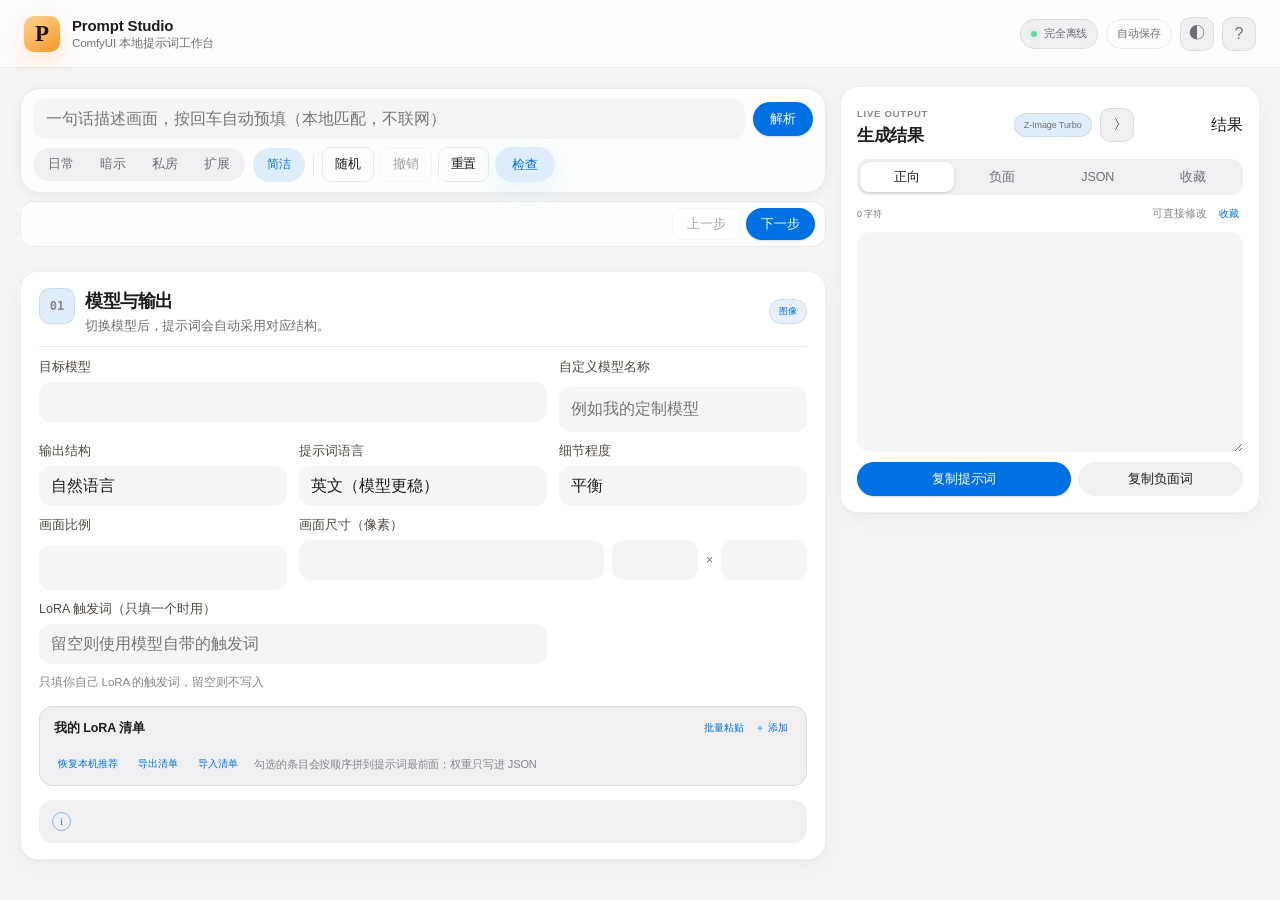
==== index.html @ 847da5da "Update prompt studio with DSH model and LoRA enhancements" ====
<!doctype html>
<html lang="zh-CN">
<head>
  <meta charset="UTF-8">
  <meta name="viewport" content="width=device-width, initial-scale=1.0">
  <meta name="color-scheme" content="dark">
  <title>ComfyUI Prompt Studio</title>
  <link rel="stylesheet" href="./styles.css?v=20261111-36">
</head>
<body class="light">
  <div class="app-shell">
    <header class="topbar">
      <div class="brand">
        <div class="brand-mark" aria-hidden="true">P</div>
        <div>
          <strong>Prompt Studio</strong>
          <span>ComfyUI 本地提示词工作台</span>
        </div>
      </div>
      <div class="topbar-actions">
        <span class="status-pill"><i></i>完全离线</span>
        <span class="status-pill muted">自动保存</span>
        <button class="icon-button" id="themeButton" type="button" title="切换主题">◐</button>
        <button class="icon-button" id="helpButton" type="button" title="使用说明">?</button>
      </div>
    </header>

    <main class="main-grid">
      <section class="workspace">
        <p id="modelSummary" class="sr-only" aria-hidden="true"></p>
        <div class="top-stack">
          <section class="command-bar" id="section-sentence">
          <div class="cmd-main">
            <input id="sentenceInput" type="text" autocomplete="off" spellcheck="false" placeholder="一句话描述画面，按回车自动预填（本地匹配，不联网）">
            <button class="button primary" id="sentenceButton" type="button">解析</button>
          </div>
          <div class="cmd-side">
            <div class="scale-switch" id="scaleSwitch" role="group" aria-label="内容尺度">
              <button type="button" data-scale="sfw" aria-pressed="true">日常</button>
              <button type="button" data-scale="suggestive" aria-pressed="false">暗示</button>
              <button type="button" data-scale="boudoir" aria-pressed="false">私房</button>
              <button type="button" data-scale="adult" aria-pressed="false">扩展</button>
            </div>
            <input type="hidden" id="contentScale" data-state value="sfw">
            <button class="icon-button compact-button is-on" id="compactButton" type="button" title="简洁模式：只显示常用字段，以及你已经改动过的字段" aria-pressed="true">简洁</button>
            <span class="cmd-divider" aria-hidden="true"></span>
            <div class="cmd-actions">
              <button class="button ghost" id="randomButton" type="button" title="随机一组组合">随机</button>
              <button class="button ghost" id="undoButton" type="button" disabled title="撤销上一次随机">撤销</button>
              <button class="button ghost" id="resetButton" type="button" title="恢复初始选项">重置</button>
              <button class="button review" id="reviewButton" type="button">检查</button>
            </div>
          </div>
          <div class="sentence-empty" id="sentenceEmpty" hidden>没有匹配到字段。试着换成具体的词：场景（雨夜街道）、服装（白衬衫）、动作（回头）、景别（特写）、风格（电影感）。</div>
          <div class="sentence-result" id="sentenceResult" hidden>
            <div class="sentence-head">
              <span id="sentenceSummary"></span>
              <button class="text-button" id="sentenceUndo" type="button">撤销全部</button>
            </div>
            <div class="sentence-chips" id="sentenceChips"></div>
          </div>
          </section>

          <div class="wizard-bar">
            <div class="wizard-steps" id="wizardSteps" role="tablist" aria-label="步骤"></div>
            <div class="wizard-actions">
              <button class="button ghost" id="wizardPrev" type="button" disabled>上一步</button>
              <button class="button primary" id="wizardNext" type="button">下一步</button>
            </div>
          </div>
        </div>

        <section class="form-card is-active" id="section-model">
          <div class="card-heading">
            <div class="step-number">01</div>
            <div>
              <h2>模型与输出</h2>
              <p>切换模型后，提示词会自动采用对应结构。</p>
            </div>
            <span class="mode-badge" id="modeBadge">图像</span>
          </div>

          <div class="control-grid cols-3">
            <label class="field wide">
              <span>目标模型</span>
              <select id="model" data-state></select>
              <small id="modelHint"></small>
            </label>
            <label class="field custom-only" id="customModelWrap">
              <span>自定义模型名称</span>
              <input id="customModelName" data-state type="text" placeholder="例如我的定制模型">
            </label>
            <label class="field custom-only" id="customFormatWrap">
              <span>输出结构</span>
              <select id="customFormat" data-state>
                <option value="natural">自然语言</option>
                <option value="tags">标签流</option>
                <option value="h3">连续镜头时间轴</option>
                <option value="i2v">图生视频</option>
              </select>
            </label>
            <label class="field">
              <span>提示词语言</span>
              <select id="language" data-state>
                <option value="en">英文（模型更稳）</option>
                <option value="zh">中文</option>
                <option value="bilingual">英文 + 中文对照</option>
              </select>
            </label>
            <label class="field">
              <span>细节程度</span>
              <select id="detailLevel" data-state>
                <option value="balanced">平衡</option>
                <option value="concise">精简</option>
                <option value="cinematic">电影级详细</option>
              </select>
            </label>
            <label class="field">
              <span>画面比例</span>
              <select id="aspectRatio" data-state></select>
            </label>
            <label class="field wide">
              <span>画面尺寸（像素）</span>
              <div class="size-row">
                <select id="sizePreset"></select>
                <input id="imageWidth" data-state type="number" min="256" max="4096" step="8" inputmode="numeric" aria-label="宽度">
                <span class="size-x">×</span>
                <input id="imageHeight" data-state type="number" min="256" max="4096" step="8" inputmode="numeric" aria-label="高度">
              </div>
              <small id="sizeHint"></small>
            </label>
            <label class="field wide">
              <span>LoRA 触发词（只填一个时用）</span>
              <input id="loraTrigger" data-state type="text" placeholder="留空则使用模型自带的触发词">
              <small id="loraTriggerHint">只填你自己 LoRA 的触发词，留空则不写入</small>
            </label>

            <div class="lora-box">
              <div class="lora-head">
                <span>我的 LoRA 清单</span>
                <span class="lora-head-actions">
                  <button class="text-button" id="loraPaste" type="button">批量粘贴</button>
                  <button class="text-button" id="loraAdd" type="button">＋ 添加</button>
                </span>
              </div>
              <div class="lora-list" id="loraList"></div>
              <div class="lora-paste" id="loraPasteBox" hidden>
                <textarea id="loraPasteText" rows="5" placeholder="每行一条，支持这三种写法：&#10;触发词&#10;触发词, 0.8&#10;名称, 触发词, 0.8"></textarea>
                <div class="lora-paste-actions">
                  <button class="button primary" id="loraPasteSave" type="button">解析并加入</button>
                  <button class="button ghost" id="loraPasteCancel" type="button">取消</button>
                </div>
              </div>
              <div class="lora-form" id="loraForm" hidden>
                <input id="loraName" type="text" placeholder="名称（可留空，只给自己看）">
                <input id="loraTriggerInput" type="text" placeholder="触发词，例如 moss_xvstyle">
                <input id="loraWeight" type="number" min="0.1" max="2" step="0.05" value="0.8" title="权重（只写进 JSON，不写进提示词）">
                <button class="button primary" id="loraSave" type="button">保存</button>
                <button class="button ghost" id="loraCancel" type="button">取消</button>
              </div>
              <div class="lora-actions">
                <button class="text-button" id="loraLoadDefaults" type="button">恢复本机推荐</button>
                <button class="text-button" id="loraExport" type="button">导出清单</button>
                <button class="text-button" id="loraImport" type="button">导入清单</button>
                <input id="loraImportFile" type="file" accept="application/json" hidden>
                <small>勾选的条目会按顺序拼到提示词最前面；权重只写进 JSON</small>
              </div>
            </div>
          </div>

          <div class="notice" id="modelNotice"></div>
        </section>

        <section class="form-card" id="section-character">
          <div class="card-heading">
            <div class="step-number">02</div>
            <div>
              <h2>角色与外观</h2>
              <p>人物选项默认限制为成年虚构角色，避免身份和年龄歧义。</p>
            </div>
            <span class="mini-badge">成年安全</span>
          </div>

          <div class="control-grid cols-3">
            <label class="field">
              <span>主体类型</span>
              <select id="subjectType" data-state>
                <option value="person">单个人物</option>
                <option value="couple">双人角色</option>
                <option value="group">小群像</option>
                <option value="creature">奇幻生物</option>
                <option value="object">产品 / 物体</option>
              </select>
            </label>
            <label class="field">
              <span>角色预设</span>
              <select id="rolePreset" data-state></select>
            </label>
            <label class="field">
              <span>性别与呈现</span>
              <select id="gender" data-state></select>
            </label>
            <label class="field">
              <span>年龄感</span>
              <select id="age" data-state></select>
            </label>
            <label class="field">
              <span>外貌取向</span>
              <select id="appearance" data-state></select>
            </label>
            <label class="field">
              <span>体型</span>
              <select id="body" data-state></select>
            </label>
            <label class="field">
              <span>脸型与面部</span>
              <select id="face" data-state></select>
            </label>
            <label class="field">
              <span>发型</span>
              <select id="hairStyle" data-state></select>
            </label>
            <label class="field">
              <span>发色</span>
              <select id="hairColor" data-state></select>
            </label>
            <label class="field">
              <span>眼睛</span>
              <select id="eyes" data-state></select>
            </label>
            <label class="field">
              <span>表情</span>
              <select id="expression" data-state></select>
            </label>
            <label class="field">
              <span>皮肤质感</span>
              <select id="skin" data-state></select>
            </label>
            <label class="field">
              <span>生物类型</span>
              <select id="creatureType" data-state></select>
            </label>
            <label class="field">
              <span>物体主体</span>
              <input id="objectDescription" data-state type="text" placeholder="例如：黑色机械腕表">
            </label>
            <label class="field wide">
              <span>自定义角色描述</span>
              <textarea id="characterCustom" data-state rows="2" placeholder="补充面部、气质、身份或第二个角色的特征"></textarea>
            </label>
            <label class="field">
              <span>角色气质与造型</span>
              <select id="adultArchetype" data-state></select>
            </label>
          </div>

        </section>

        <section class="form-card" id="section-outfit">
          <div class="card-heading">
            <div class="step-number">03</div>
            <div>
              <h2>服装与造型</h2>
              <p>选择服装主体，再用材质、颜色和配饰控制细节。</p>
            </div>
          </div>
          <div class="control-grid cols-3">
            <label class="field wide">
              <span>服装</span>
              <select id="outfit" data-state></select>
            </label>
            <label class="field">
              <span>材质</span>
              <select id="fabric" data-state></select>
            </label>
            <label class="field">
              <span>颜色</span>
              <select id="outfitColor" data-state></select>
            </label>
            <label class="field">
              <span>版型</span>
              <select id="fit" data-state></select>
            </label>
            <label class="field">
              <span>配饰</span>
              <select id="accessories" data-state></select>
            </label>
            <label class="field">
              <span>鞋履</span>
              <select id="footwear" data-state></select>
            </label>
            <label class="field">
              <span>袜类</span>
              <select id="hosiery" data-state></select>
            </label>
            <label class="field">
              <span>袜类材质</span>
              <select id="hosieryMaterial" data-state></select>
            </label>
            <label class="field">
              <span>妆发与造型</span>
              <select id="grooming" data-state></select>
            </label>
          </div>
        </section>

        <section class="form-card" id="section-action">
          <div class="card-heading">
            <div class="step-number">04</div>
            <div>
              <h2>姿势与动作</h2>
              <p>视频建议保持一个主要动作，用次级动态增强物理感。</p>
            </div>
          </div>
          <div class="control-grid cols-3">
            <label class="field">
              <span>姿势</span>
              <select id="pose" data-state></select>
            </label>
            <label class="field">
              <span>主要动作</span>
              <select id="action" data-state></select>
            </label>
            <label class="field multi-only">
              <span>互动</span>
              <select id="interaction" data-state></select>
            </label>
            <label class="field">
              <span>身体朝向</span>
              <select id="bodyOrientation" data-state></select>
            </label>
            <label class="field">
              <span>视线</span>
              <select id="gaze" data-state></select>
            </label>
            <label class="field">
              <span>手部姿势</span>
              <select id="handPose" data-state></select>
            </label>
            <label class="field">
              <span>腿部姿势</span>
              <select id="legPose" data-state></select>
            </label>
            <label class="field">
              <span>体态线条</span>
              <select id="postureLine" data-state></select>
            </label>
            <label class="field">
              <span>亲密关系与层次</span>
              <select id="intimacyLevel" data-state></select>
            </label>
            <label class="field video-only">
              <span>运动强度</span>
              <select id="motionLevel" data-state></select>
            </label>
            <label class="field video-only">
              <span>视频时长</span>
              <select id="duration" data-state>
                <option value="3">3 秒</option>
                <option value="5" selected>5 秒</option>
                <option value="8">8 秒</option>
                <option value="10">10 秒</option>
              </select>
            </label>
          </div>

          <div class="sub-panel h3-only">
            <div class="sub-panel-heading">
              <div>
                <strong>H3 声音与对白</strong>
                <small>参考 H3 连续时间轴与声音线索结构，不加入露骨台词。</small>
              </div>
              <span class="mini-badge">H3 专属</span>
            </div>
            <div class="control-grid cols-3">
              <label class="field">
                <span>声音模式</span>
                <select id="audioMode" data-state></select>
              </label>
              <label class="field">
                <span>声音表演</span>
                <select id="voiceTone" data-state></select>
              </label>
              <label class="field">
                <span>一致性重点</span>
                <select id="consistencyFocus" data-state></select>
              </label>
              <label class="field wide">
                <span>对白（每行一句）</span>
                <textarea id="dialogueScript" data-state rows="3" placeholder="例如：男：我们该出发了。&#10;女：再等一分钟。"></textarea>
              </label>
              <label class="field">
                <span>画外音（每行一句）</span>
                <textarea id="voiceoverScript" data-state rows="3" placeholder="例如：女：雨一直没有停。"></textarea>
              </label>
            </div>
            <label class="switch-row compact-switch">
              <span>
                <strong>同一时刻只让一人说话</strong>
                <small>双人镜头中出现对白时，减少抢话和口型冲突。</small>
              </span>
              <input type="checkbox" id="oneSpeaker" data-state checked>
            </label>
          </div>
        </section>

        <section class="form-card" id="section-scene">
          <div class="card-heading">
            <div class="step-number">05</div>
            <div>
              <h2>场景与环境</h2>
              <p>场景、时间、天气和道具共同决定叙事环境。</p>
            </div>
          </div>
          <div class="control-grid cols-3">
            <label class="field wide">
              <span>场景</span>
              <select id="scene" data-state></select>
            </label>
            <label class="field">
              <span>时间</span>
              <select id="timeOfDay" data-state></select>
            </label>
            <label class="field">
              <span>天气</span>
              <select id="weather" data-state></select>
            </label>
            <label class="field">
              <span>背景层次</span>
              <select id="background" data-state></select>
            </label>
            <label class="field">
              <span>道具</span>
              <select id="props" data-state></select>
            </label>
            <label class="field">
              <span>情绪</span>
              <select id="mood" data-state></select>
            </label>
            <label class="field video-only">
              <span>音频线索</span>
              <select id="sound" data-state></select>
            </label>
          </div>
        </section>

        <section class="form-card" id="section-camera">
          <div class="card-heading">
            <div class="step-number">06</div>
            <div>
              <h2>镜头、光线与色彩</h2>
              <p>镜头语言是图像与视频提示词中最影响成片稳定性的部分。</p>
            </div>
          </div>
          <div class="control-grid cols-3">
            <label class="field">
              <span>景别</span>
              <select id="shotSize" data-state></select>
            </label>
            <label class="field">
              <span>机位角度</span>
              <select id="angle" data-state></select>
            </label>
            <label class="field">
              <span>镜头焦段</span>
              <select id="lens" data-state></select>
            </label>
            <label class="field">
              <span>构图</span>
              <select id="composition" data-state></select>
            </label>
            <label class="field">
              <span>景深</span>
              <select id="depthOfField" data-state></select>
            </label>
            <label class="field video-only">
              <span>运镜</span>
              <select id="cameraMove" data-state></select>
            </label>
            <label class="field">
              <span>光线</span>
              <select id="lighting" data-state></select>
            </label>
            <label class="field">
              <span>色调</span>
              <select id="palette" data-state></select>
            </label>
            <label class="field">
              <span>画面氛围</span>
              <select id="atmosphere" data-state></select>
            </label>
          </div>
        </section>

        <section class="form-card" id="section-style">
          <div class="card-heading">
            <div class="step-number">07</div>
            <div>
              <h2>风格与高级控制</h2>
              <p>可叠加画质标签，并补充自定义细节和负面提示词。</p>
            </div>
          </div>
          <div class="control-grid cols-3">
            <label class="field">
              <span>视觉与摄影风格</span>
              <select id="visualStyle" data-state></select>
            </label>
            <label class="field">
              <span>渲染方式</span>
              <select id="render" data-state></select>
            </label>
            <label class="field">
              <span>胶片 / 数字质感</span>
              <select id="filmLook" data-state></select>
            </label>
          </div>

          <div class="chip-field">
            <div class="chip-heading">
              <span>画质标签（可多选）</span>
              <small>选择适合当前模型的标签，避免无意义的堆砌。</small>
            </div>
            <div class="chip-group" id="qualityChips"></div>
          </div>

          <div class="control-grid cols-2">
            <label class="field">
              <span>自定义追加内容</span>
              <textarea id="customDetails" data-state rows="4" placeholder="例如：桌面上有一只旧怀表，墙上有手写便签"></textarea>
            </label>
            <label class="field">
              <span>自定义负面提示词</span>
              <textarea id="customNegative" data-state rows="4" placeholder="例如：extra arms, broken fingers"></textarea>
            </label>
          </div>
        </section>

        <footer class="page-footer">
          <span>Prompt Studio · 本地单页工具</span>
          <span>所有选择与收藏保存在当前浏览器</span>
        </footer>
      </section>

      <aside class="output-panel">
        <div class="output-header">
          <div>
            <span class="eyebrow">LIVE OUTPUT</span>
            <h2>生成结果</h2>
          </div>
          <div class="output-meta">
            <span class="output-size" id="outputSize"></span>
            <span class="output-model" id="outputModel">Z-Image Turbo</span>
            <button class="icon-button" id="outputToggle" type="button" title="折叠 / 展开结果面板">⟩</button>
          </div>
          <span class="output-collapsed-label">结果</span>
        </div>

        <div class="tab-list" role="tablist">
          <button class="tab active" data-tab="prompt" type="button">正向</button>
          <button class="tab" data-tab="negative" type="button">负面</button>
          <button class="tab" data-tab="json" type="button">JSON</button>
          <button class="tab" data-tab="saved" type="button">收藏</button>
        </div>

        <section class="tab-panel active" data-panel="prompt">
          <div class="output-toolbar">
            <span id="promptStats">0 字符</span>
            <div>
              <span class="edit-hint">可直接修改</span>
              <button class="text-button" id="saveButton" type="button">收藏</button>
            </div>
          </div>
          <textarea class="output-text" id="promptOutput" spellcheck="false"></textarea>
          <div class="result-actions">
            <button class="button primary" id="copyPromptLarge" type="button">复制提示词</button>
            <button class="button secondary" id="copyNegativeButton" type="button">复制负面词</button>
          </div>
        </section>

        <section class="tab-panel" data-panel="negative">
          <div class="output-toolbar">
            <span>与正向提示词分开使用</span>
            <button class="text-button" id="copyNegativeTabButton" type="button">复制</button>
          </div>
          <textarea class="output-text" id="negativeOutput" readonly></textarea>
          <div class="hint-box" id="negativeHint">部分工作流没有负面提示词输入框，可忽略此结果。</div>
        </section>

        <section class="tab-panel" data-panel="json">
          <div class="output-toolbar">
            <span>结构化参数</span>
            <button class="text-button" id="copyJsonButton" type="button">复制</button>
          </div>
          <textarea class="output-text mono" id="jsonOutput" readonly></textarea>
        </section>

        <section class="tab-panel" data-panel="saved">
          <div class="saved-actions">
            <button class="button primary small" id="backupExport" type="button">备份全部</button>
            <button class="button secondary small" id="backupImport" type="button">恢复备份</button>
            <input id="backupFile" type="file" accept="application/json" hidden>
          </div>
          <p class="backup-hint">备份包含：收藏、最近生成、我的 LoRA 清单、当前所有选项。换设备时先备份，再在新设备恢复。</p>
          <div class="saved-actions">
            <button class="button secondary small" id="exportButton" type="button">只导出收藏</button>
            <button class="button secondary small" id="importButton" type="button">只导入收藏</button>
            <input id="importFile" type="file" accept="application/json" hidden>
          </div>
          <h3>我的收藏</h3>
          <div class="saved-list" id="savedList"></div>
          <h3>最近生成</h3>
          <div class="saved-list" id="historyList"></div>
          <button class="text-button danger" id="clearHistoryButton" type="button">清空最近生成</button>
        </section>
      </aside>
    </main>
  </div>

  <div class="toast" id="toast" role="status" aria-live="polite"></div>

  <dialog class="help-dialog" id="helpDialog">
    <button class="dialog-close" id="helpCloseButton" type="button" aria-label="关闭">×</button>
    <span class="eyebrow">QUICK GUIDE</span>
    <h2>怎么使用</h2>
    <ol>
      <li>先选择目标模型。页面会自动切换图像、文生视频或图生视频结构。</li>
      <li>按角色、服装、动作、场景、镜头逐项选择；留空项目不会写入提示词。</li>
      <li>图生视频模型会提示你只描述动作，因为人物和构图由首帧决定。</li>
      <li>在右侧复制正向词、负面词或 JSON。收藏和历史保存在当前浏览器。</li>
    </ol>
    <p class="dialog-note">AI 扩写和反推仍由 ComfyUI Prompt Assistant 插件提供；本网页负责结构化拼接和输出。</p>
  </dialog>

  <dialog class="help-dialog review-dialog" id="reviewDialog">
    <button class="dialog-close" id="reviewCloseButton" type="button" aria-label="关闭">×</button>
    <span class="eyebrow">FINAL CHECK</span>
    <h2>提示词检查</h2>
    <div class="review-score" id="reviewScore">正在检查…</div>
    <div class="review-summary" id="reviewSummary"></div>
    <ul class="review-checks" id="reviewChecks"></ul>
    <div class="review-actions">
      <button class="button secondary" id="reviewCloseButton2" type="button">返回修改</button>
      <button class="button primary" id="reviewCopyButton" type="button">复制并使用</button>
    </div>
  </dialog>

  <script src="./data/prompts.js?v=20261111-36"></script>
  <script src="./app.js?v=20261111-36"></script>
</body>
</html>
---- styles.css ----
:root {
  --bg: #0b0d10;
  --bg-deep: #060709;
  --surface: rgba(22, 25, 30, 0.92);
  --surface-2: #171a20;
  --surface-3: #20242c;
  --surface-hover: #282d36;
  --line: rgba(255, 255, 255, 0.09);
  --line-strong: rgba(255, 255, 255, 0.16);
  --text: #f5f2eb;
  --muted: #9b9da3;
  --muted-2: #6f747e;
  --accent: #ffb35a;
  --accent-strong: #ff9829;
  --accent-soft: rgba(255, 179, 90, 0.13);
  --cyan: #64d9d1;
  --cyan-soft: rgba(100, 217, 209, 0.12);
  --danger: #ff7a86;
  --shadow: 0 24px 70px rgba(0, 0, 0, 0.36);
  --radius-xl: 24px;
  --radius-lg: 18px;
  --radius-md: 12px;
  --radius-sm: 9px;
  --topbar-height: 68px;
}

* {
  box-sizing: border-box;
}

html {
  scroll-behavior: smooth;
  scroll-padding-top: 88px;
}

body {
  margin: 0;
  min-width: 320px;
  min-height: 100vh;
  color: var(--text);
  font-family: "Segoe UI Variable", "Microsoft YaHei UI", "PingFang SC", sans-serif;
  background:
    radial-gradient(circle at 74% -12%, rgba(255, 165, 72, 0.14), transparent 34%),
    radial-gradient(circle at 15% 28%, rgba(72, 181, 177, 0.08), transparent 26%),
    linear-gradient(145deg, #0b0d10 0%, #0c0e12 55%, #08090b 100%);
}

body.light {
  --bg: #f1eee7;
  --bg-deep: #e7e1d7;
  --surface: rgba(255, 253, 248, 0.94);
  --surface-2: #f7f3ec;
  --surface-3: #eee8de;
  --surface-hover: #e8e0d4;
  --line: rgba(38, 31, 24, 0.1);
  --line-strong: rgba(38, 31, 24, 0.19);
  --text: #211d19;
  --muted: #746c63;
  --muted-2: #978d82;
  --accent: #d67718;
  --accent-strong: #c66300;
  --accent-soft: rgba(214, 119, 24, 0.12);
  --cyan: #087f7b;
  --cyan-soft: rgba(8, 127, 123, 0.1);
  --shadow: 0 24px 70px rgba(84, 68, 49, 0.13);
  background:
    radial-gradient(circle at 78% -10%, rgba(255, 178, 87, 0.2), transparent 34%),
    radial-gradient(circle at 8% 38%, rgba(62, 157, 152, 0.08), transparent 24%),
    linear-gradient(145deg, #f7f3eb 0%, #eee8de 100%);
}

button,
select,
input,
textarea {
  font: inherit;
}

button,
select {
  cursor: pointer;
}

button:focus-visible,
select:focus-visible,
input:focus-visible,
textarea:focus-visible,
a:focus-visible {
  outline: 2px solid var(--accent);
  outline-offset: 2px;
}

[hidden] {
  display: none !important;
}

::selection {
  color: #17120c;
  background: var(--accent);
}

::-webkit-scrollbar {
  width: 10px;
  height: 10px;
}

::-webkit-scrollbar-track {
  background: transparent;
}

::-webkit-scrollbar-thumb {
  border: 3px solid transparent;
  border-radius: 999px;
  background: rgba(151, 149, 144, 0.4);
  background-clip: padding-box;
}

.app-shell {
  min-height: 100vh;
}

.topbar {
  position: sticky;
  top: 0;
  z-index: 50;
  height: var(--topbar-height);
  display: flex;
  align-items: center;
  justify-content: space-between;
  gap: 20px;
  padding: 0 24px;
  border-bottom: 1px solid var(--line);
  background: color-mix(in srgb, var(--bg) 84%, transparent);
  backdrop-filter: blur(20px) saturate(1.2);
}

.brand {
  display: flex;
  align-items: center;
  gap: 12px;
}

.brand-mark {
  width: 36px;
  height: 36px;
  display: grid;
  place-items: center;
  border-radius: 11px;
  color: #1c1309;
  font-family: Georgia, serif;
  font-size: 23px;
  font-weight: 700;
  background: linear-gradient(145deg, #ffd394, #f39829);
  box-shadow: 0 8px 22px rgba(255, 152, 41, 0.25);
}

.brand strong,
.brand span {
  display: block;
}

.brand strong {
  font-size: 15px;
  letter-spacing: 0.02em;
}

.brand span {
  margin-top: 2px;
  color: var(--muted);
  font-size: 11px;
}

.topbar-actions {
  display: flex;
  align-items: center;
  gap: 8px;
}

.adult-top-toggle {
  display: inline-flex;
  align-items: center;
  gap: 7px;
  min-height: 32px;
  padding: 0 10px;
  border: 1px solid color-mix(in srgb, var(--accent) 25%, var(--line));
  border-radius: 999px;
  color: var(--muted);
  font-size: 10px;
  font-weight: 650;
  background: var(--accent-soft);
  cursor: pointer;
  user-select: none;
}

.adult-top-toggle input {
  width: 13px;
  height: 13px;
  margin: 0;
  accent-color: var(--accent);
}

.adult-top-toggle:has(input:checked) {
  color: var(--accent);
  border-color: color-mix(in srgb, var(--accent) 55%, transparent);
}

.status-pill {
  display: inline-flex;
  align-items: center;
  gap: 7px;
  min-height: 30px;
  padding: 0 10px;
  border: 1px solid var(--line);
  border-radius: 999px;
  color: var(--muted);
  font-size: 11px;
  background: var(--surface-2);
}

.status-pill i {
  width: 6px;
  height: 6px;
  border-radius: 50%;
  background: #63d99d;
  box-shadow: 0 0 0 4px rgba(99, 217, 157, 0.1);
}

.status-pill.muted {
  background: transparent;
}

.icon-button {
  width: 34px;
  height: 34px;
  border: 1px solid var(--line);
  border-radius: 10px;
  color: var(--muted);
  background: var(--surface-2);
  transition: 160ms ease;
}

.icon-button:hover {
  color: var(--text);
  border-color: var(--line-strong);
  background: var(--surface-hover);
}

.main-grid {
  display: grid;
  grid-template-columns: 230px minmax(500px, 1fr) minmax(340px, 420px);
  align-items: start;
  gap: 18px;
  max-width: 1760px;
  margin: 0 auto;
  padding: 18px 20px 40px;
}

.side-panel,
.output-panel {
  position: sticky;
  top: calc(var(--topbar-height) + 18px);
  max-height: calc(100vh - var(--topbar-height) - 36px);
}

.side-panel {
  overflow-y: auto;
  padding: 5px 2px 20px;
}

.panel-label {
  margin: 10px 10px 9px;
  color: var(--muted-2);
  font-size: 10px;
  font-weight: 700;
  letter-spacing: 0.15em;
  text-transform: uppercase;
}

.preset-label {
  margin-top: 30px;
}

.step-nav {
  display: grid;
  gap: 3px;
}

.step-nav a {
  display: flex;
  align-items: center;
  gap: 11px;
  min-height: 40px;
  padding: 0 10px;
  border: 1px solid transparent;
  border-radius: 10px;
  color: var(--muted);
  font-size: 12px;
  text-decoration: none;
  transition: 160ms ease;
}

.step-nav a span {
  color: var(--muted-2);
  font-family: "Cascadia Mono", Consolas, monospace;
  font-size: 10px;
}

.step-nav a:hover,
.step-nav a.active {
  color: var(--text);
  border-color: var(--line);
  background: var(--surface-2);
}

.step-nav a.active span {
  color: var(--accent);
}

.preset-list {
  display: grid;
  gap: 6px;
}

.preset-button {
  position: relative;
  display: grid;
  grid-template-columns: 32px 1fr;
  align-items: center;
  gap: 9px;
  width: 100%;
  min-height: 46px;
  padding: 6px 9px;
  border: 1px solid var(--line);
  border-radius: 10px;
  color: var(--text);
  text-align: left;
  background: var(--surface);
  transition: 160ms ease;
}

.preset-button:hover {
  border-color: var(--line-strong);
  background: var(--surface-hover);
  transform: translateY(-1px);
}

.preset-icon {
  width: 32px;
  height: 32px;
  display: grid;
  place-items: center;
  border-radius: 9px;
  color: var(--accent);
  background: var(--accent-soft);
  font-size: 15px;
}

.preset-button strong,
.preset-button small {
  display: block;
}

.preset-button strong {
  font-size: 11px;
  font-weight: 650;
}

.preset-button small {
  margin-top: 2px;
  color: var(--muted);
  font-size: 9px;
}

.side-note {
  margin-top: 22px;
  padding: 14px;
  border: 1px solid var(--line);
  border-radius: 13px;
  background: linear-gradient(145deg, var(--surface-2), transparent);
}

.side-note strong {
  color: var(--accent);
  font-size: 11px;
}

.side-note p {
  margin: 7px 0 0;
  color: var(--muted);
  font-size: 10px;
  line-height: 1.6;
}

.workspace {
  min-width: 0;
}

.hero-card {
  position: relative;
  overflow: hidden;
  display: flex;
  align-items: flex-end;
  justify-content: space-between;
  gap: 28px;
  min-height: 200px;
  padding: 31px 32px;
  border: 1px solid var(--line);
  border-radius: var(--radius-xl);
  background:
    linear-gradient(125deg, rgba(255, 179, 90, 0.12), transparent 42%),
    radial-gradient(circle at 90% 20%, rgba(100, 217, 209, 0.12), transparent 28%),
    var(--surface);
  box-shadow: var(--shadow);
}

.hero-card::after {
  content: "";
  position: absolute;
  top: -80px;
  right: 14%;
  width: 230px;
  height: 230px;
  border: 1px solid rgba(255, 179, 90, 0.17);
  border-radius: 50%;
  box-shadow:
    0 0 0 36px rgba(255, 179, 90, 0.03),
    0 0 0 72px rgba(255, 179, 90, 0.018);
  pointer-events: none;
}

.eyebrow {
  display: inline-block;
  margin-bottom: 10px;
  color: var(--accent);
  font-size: 9px;
  font-weight: 750;
  letter-spacing: 0.17em;
}

.hero-card h1 {
  max-width: 840px;
  margin: 0;
  font-family: Georgia, "Noto Serif SC", "Songti SC", serif;
  font-size: clamp(28px, 2.7vw, 41px);
  font-weight: 500;
  line-height: 1.14;
  letter-spacing: -0.025em;
}

.hero-card h1 span {
  display: block;
}

.hero-card p {
  max-width: 740px;
  margin: 15px 0 0;
  color: var(--muted);
  font-size: 12px;
  line-height: 1.7;
}

.hero-actions {
  position: relative;
  z-index: 1;
  display: flex;
  flex: 0 0 auto;
  flex-wrap: wrap;
  justify-content: flex-end;
  gap: 8px;
}

.button {
  min-height: 38px;
  padding: 0 15px;
  border: 1px solid transparent;
  border-radius: 10px;
  font-size: 11px;
  font-weight: 650;
  transition: 160ms ease;
}

.button:hover {
  transform: translateY(-1px);
}

.button.primary {
  color: #211506;
  background: linear-gradient(135deg, #ffd28d, #f5a741);
  box-shadow: 0 8px 24px rgba(255, 171, 76, 0.2);
}

.button.primary:hover {
  filter: brightness(1.06);
}

.button.review {
  color: #071d1c;
  background: linear-gradient(135deg, #9cebe6, #53c8c1);
  box-shadow: 0 8px 24px rgba(100, 217, 209, 0.16);
}

.button.secondary {
  color: var(--text);
  border-color: var(--line);
  background: var(--surface-2);
}

.button.secondary:hover {
  border-color: var(--line-strong);
  background: var(--surface-hover);
}

.button.small {
  min-height: 32px;
  padding: 0 10px;
  font-size: 10px;
}

.form-card {
  margin-top: 14px;
  padding: 23px;
  border: 1px solid var(--line);
  border-radius: var(--radius-lg);
  background: var(--surface);
  box-shadow: 0 12px 36px rgba(0, 0, 0, 0.09);
}

.adult-card {
  border-color: color-mix(in srgb, var(--accent) 26%, var(--line));
  background:
    linear-gradient(145deg, rgba(255, 179, 90, 0.055), transparent 36%),
    var(--surface);
}

.adult-card .step-number {
  border-color: color-mix(in srgb, var(--accent) 40%, transparent);
  color: var(--accent);
}

.adult-notice {
  border-color: color-mix(in srgb, var(--accent) 24%, transparent);
  background: var(--accent-soft);
}

.adult-notice::before {
  color: var(--accent);
  border-color: color-mix(in srgb, var(--accent) 45%, transparent);
}

.adult-nav span {
  color: var(--accent);
}

.card-heading {
  display: grid;
  grid-template-columns: 38px 1fr auto;
  align-items: start;
  gap: 12px;
  margin-bottom: 21px;
  padding-bottom: 18px;
  border-bottom: 1px solid var(--line);
}

.step-number {
  width: 36px;
  height: 36px;
  display: grid;
  place-items: center;
  border: 1px solid var(--line);
  border-radius: 11px;
  color: var(--accent);
  font-family: "Cascadia Mono", Consolas, monospace;
  font-size: 10px;
  background: var(--accent-soft);
}

.card-heading h2 {
  margin: 1px 0 4px;
  font-size: 17px;
  font-weight: 650;
}

.card-heading p {
  margin: 0;
  color: var(--muted);
  font-size: 10px;
  line-height: 1.5;
}

.mode-badge,
.mini-badge {
  align-self: center;
  padding: 5px 9px;
  border: 1px solid var(--line);
  border-radius: 999px;
  color: var(--cyan);
  background: var(--cyan-soft);
  font-size: 9px;
  white-space: nowrap;
}

.mini-badge {
  color: var(--accent);
  background: var(--accent-soft);
}

.control-grid {
  display: grid;
  gap: 14px 12px;
}

.cols-2 {
  grid-template-columns: repeat(2, minmax(0, 1fr));
}

.cols-3 {
  grid-template-columns: repeat(3, minmax(0, 1fr));
}

.field {
  display: grid;
  min-width: 0;
  gap: 6px;
}

.field.wide {
  grid-column: span 2;
}

.field > span,
.chip-heading > span {
  color: #c5c6c9;
  font-size: 10px;
  font-weight: 600;
}

body.light .field > span,
body.light .chip-heading > span {
  color: #4f4941;
}

.field small {
  color: var(--muted);
  font-size: 9px;
  line-height: 1.45;
}

.field select,
.field input,
.field textarea {
  width: 100%;
  min-height: 40px;
  border: 1px solid var(--line);
  border-radius: var(--radius-sm);
  color: var(--text);
  background: var(--surface-2);
  transition: 160ms ease;
}

.field select {
  appearance: none;
  padding: 0 34px 0 11px;
  background-image:
    linear-gradient(45deg, transparent 50%, var(--muted) 50%),
    linear-gradient(135deg, var(--muted) 50%, transparent 50%);
  background-position:
    calc(100% - 16px) 17px,
    calc(100% - 12px) 17px;
  background-repeat: no-repeat;
  background-size: 4px 4px, 4px 4px;
}

.field input,
.field textarea {
  padding: 10px 11px;
}

.field textarea {
  min-height: 70px;
  resize: vertical;
  line-height: 1.55;
}

.field select:hover,
.field input:hover,
.field textarea:hover {
  border-color: var(--line-strong);
}

.field select:focus,
.field input:focus,
.field textarea:focus {
  outline: none;
  border-color: color-mix(in srgb, var(--accent) 60%, transparent);
  box-shadow: 0 0 0 3px var(--accent-soft);
}

.field select option,
.field select optgroup {
  color: var(--text);
  background: var(--surface-2);
}

.notice {
  display: flex;
  align-items: flex-start;
  gap: 10px;
  margin-top: 14px;
  padding: 11px 12px;
  border: 1px solid color-mix(in srgb, var(--cyan) 25%, transparent);
  border-radius: 10px;
  color: var(--muted);
  font-size: 10px;
  line-height: 1.55;
  background: var(--cyan-soft);
}

.notice::before {
  content: "i";
  flex: 0 0 auto;
  width: 17px;
  height: 17px;
  display: grid;
  place-items: center;
  border-radius: 50%;
  color: var(--cyan);
  border: 1px solid color-mix(in srgb, var(--cyan) 45%, transparent);
  font-family: Georgia, serif;
  font-size: 10px;
}

.switch-row {
  display: flex;
  align-items: center;
  justify-content: space-between;
  gap: 20px;
  margin-top: 18px;
  padding: 13px 14px;
  border: 1px solid var(--line);
  border-radius: 12px;
  background: var(--surface-2);
  cursor: pointer;
}

.sub-panel {
  margin-top: 18px;
  padding: 16px;
  border: 1px solid var(--line);
  border-radius: 14px;
  background:
    linear-gradient(145deg, var(--cyan-soft), transparent 38%),
    var(--surface-2);
}

.sub-panel-heading {
  display: flex;
  align-items: flex-start;
  justify-content: space-between;
  gap: 18px;
  margin-bottom: 14px;
}

.sub-panel-heading strong,
.sub-panel-heading small {
  display: block;
}

.sub-panel-heading strong {
  font-size: 12px;
}

.sub-panel-heading small {
  margin-top: 4px;
  color: var(--muted);
  font-size: 9px;
  line-height: 1.5;
}

.compact-switch {
  margin-top: 14px;
  background: color-mix(in srgb, var(--surface-2) 65%, var(--surface-3));
}

.switch-row strong,
.switch-row small {
  display: block;
}

.switch-row strong {
  font-size: 11px;
}

.switch-row small {
  margin-top: 4px;
  color: var(--muted);
  font-size: 9px;
}

.switch-row input {
  position: relative;
  flex: 0 0 auto;
  width: 38px;
  height: 21px;
  margin: 0;
  appearance: none;
  border: 1px solid var(--line-strong);
  border-radius: 999px;
  background: var(--surface-3);
  transition: 160ms ease;
}

.switch-row input::after {
  content: "";
  position: absolute;
  top: 3px;
  left: 3px;
  width: 13px;
  height: 13px;
  border-radius: 50%;
  background: var(--muted);
  transition: 160ms ease;
}

.switch-row input:checked {
  border-color: transparent;
  background: var(--accent);
}

.switch-row input:checked::after {
  left: 20px;
  background: #1d140a;
}

.chip-field {
  margin: 17px 0;
  padding-top: 16px;
  border-top: 1px solid var(--line);
}

.chip-heading {
  display: flex;
  align-items: baseline;
  justify-content: space-between;
  gap: 16px;
  margin-bottom: 11px;
}

.chip-heading small {
  color: var(--muted);
  font-size: 9px;
}

.chip-group {
  display: flex;
  flex-wrap: wrap;
  gap: 7px;
}

.quality-chip {
  position: relative;
  display: inline-flex;
  align-items: center;
  gap: 6px;
  min-height: 30px;
  padding: 0 10px;
  border: 1px solid var(--line);
  border-radius: 999px;
  color: var(--muted);
  font-size: 10px;
  background: var(--surface-2);
  cursor: pointer;
  user-select: none;
}

.quality-chip input {
  position: absolute;
  opacity: 0;
  pointer-events: none;
}

.quality-chip:has(input:checked) {
  color: var(--accent);
  border-color: color-mix(in srgb, var(--accent) 40%, transparent);
  background: var(--accent-soft);
}

.quality-chip::before {
  content: "+";
  font-family: "Cascadia Mono", Consolas, monospace;
}

.quality-chip:has(input:checked)::before {
  content: "✓";
}

.page-footer {
  display: flex;
  justify-content: space-between;
  gap: 16px;
  margin: 22px 5px 0;
  color: var(--muted-2);
  font-size: 9px;
}

.output-panel {
  overflow: hidden auto;
  padding: 20px;
  border: 1px solid var(--line);
  border-radius: var(--radius-xl);
  background:
    radial-gradient(circle at 100% 0, rgba(255, 179, 90, 0.1), transparent 36%),
    var(--surface);
  box-shadow: var(--shadow);
}

.output-header {
  display: flex;
  align-items: flex-start;
  justify-content: space-between;
  gap: 12px;
}

.output-header .eyebrow {
  margin-bottom: 5px;
}

.output-header h2 {
  margin: 0;
  font-family: Georgia, "Noto Serif SC", serif;
  font-size: 25px;
  font-weight: 500;
}

.output-model {
  max-width: 150px;
  overflow: hidden;
  padding: 6px 9px;
  border: 1px solid var(--line);
  border-radius: 999px;
  color: var(--accent);
  background: var(--accent-soft);
  font-size: 9px;
  text-overflow: ellipsis;
  white-space: nowrap;
}

.tab-list {
  display: grid;
  grid-template-columns: repeat(4, 1fr);
  gap: 4px;
  margin: 19px 0 13px;
  padding: 4px;
  border: 1px solid var(--line);
  border-radius: 11px;
  background: var(--surface-2);
}

.tab {
  min-height: 30px;
  border: 0;
  border-radius: 8px;
  color: var(--muted);
  font-size: 10px;
  background: transparent;
}

.tab.active {
  color: var(--text);
  background: var(--surface-3);
  box-shadow: 0 4px 14px rgba(0, 0, 0, 0.1);
}

.tab-panel {
  display: none;
}

.tab-panel.active {
  display: block;
}

.output-toolbar {
  display: flex;
  align-items: center;
  justify-content: space-between;
  gap: 12px;
  margin-bottom: 9px;
  color: var(--muted);
  font-size: 9px;
}

.text-button {
  padding: 2px 4px;
  border: 0;
  color: var(--accent);
  font-size: 10px;
  background: transparent;
}

.text-button:hover {
  text-decoration: underline;
}

.text-button.danger {
  color: var(--danger);
}

.output-text {
  width: 100%;
  min-height: 310px;
  padding: 14px;
  resize: vertical;
  border: 1px solid var(--line);
  border-radius: 12px;
  color: #dfe1e2;
  font-family: "Cascadia Mono", "Microsoft YaHei UI", Consolas, monospace;
  font-size: 11px;
  line-height: 1.72;
  background: rgba(5, 6, 8, 0.52);
}

body.light .output-text {
  color: #2f2922;
  background: rgba(255, 255, 255, 0.68);
}

.output-text.mono {
  min-height: 430px;
  font-size: 10px;
}

.result-actions {
  display: grid;
  grid-template-columns: 1.3fr 1fr;
  gap: 7px;
  margin-top: 10px;
}

.hint-box {
  margin-top: 10px;
  padding: 10px;
  border: 1px solid var(--line);
  border-radius: 9px;
  color: var(--muted);
  font-size: 9px;
  line-height: 1.55;
  background: var(--surface-2);
}

.saved-actions {
  display: flex;
  gap: 7px;
  margin-bottom: 17px;
}

.tab-panel h3 {
  margin: 18px 0 8px;
  color: var(--muted);
  font-size: 10px;
  font-weight: 650;
  letter-spacing: 0.04em;
}

.saved-list {
  display: grid;
  gap: 7px;
}

.saved-empty {
  padding: 18px 12px;
  border: 1px dashed var(--line-strong);
  border-radius: 10px;
  color: var(--muted-2);
  font-size: 9px;
  text-align: center;
}

.saved-item {
  display: grid;
  grid-template-columns: minmax(0, 1fr) auto;
  gap: 9px;
  padding: 10px;
  border: 1px solid var(--line);
  border-radius: 10px;
  background: var(--surface-2);
}

.saved-item strong,
.saved-item small {
  display: block;
}

.saved-item strong {
  overflow: hidden;
  font-size: 10px;
  text-overflow: ellipsis;
  white-space: nowrap;
}

.saved-item small {
  margin-top: 4px;
  overflow: hidden;
  color: var(--muted);
  font-size: 8px;
  text-overflow: ellipsis;
  white-space: nowrap;
}

.saved-item-actions {
  display: flex;
  align-items: center;
  gap: 2px;
}

.tiny-button {
  width: 25px;
  height: 25px;
  border: 1px solid var(--line);
  border-radius: 7px;
  color: var(--muted);
  background: transparent;
}

.tiny-button:hover {
  color: var(--text);
  background: var(--surface-hover);
}

.toast {
  position: fixed;
  right: 24px;
  bottom: 24px;
  z-index: 100;
  max-width: min(340px, calc(100vw - 40px));
  padding: 11px 15px;
  border: 1px solid var(--line-strong);
  border-radius: 10px;
  color: var(--text);
  font-size: 11px;
  background: var(--surface-3);
  box-shadow: var(--shadow);
  opacity: 0;
  transform: translateY(10px);
  pointer-events: none;
  transition: 180ms ease;
}

.toast.show {
  opacity: 1;
  transform: translateY(0);
}

.help-dialog {
  width: min(520px, calc(100vw - 36px));
  padding: 28px;
  border: 1px solid var(--line-strong);
  border-radius: 20px;
  color: var(--text);
  background: var(--surface-3);
  box-shadow: var(--shadow);
}

.help-dialog::backdrop {
  background: rgba(0, 0, 0, 0.7);
  backdrop-filter: blur(8px);
}

.help-dialog h2 {
  margin: 0 0 16px;
  font-family: Georgia, "Noto Serif SC", serif;
  font-size: 30px;
  font-weight: 500;
}

.help-dialog ol {
  margin: 0;
  padding-left: 20px;
  color: var(--muted);
  font-size: 12px;
  line-height: 1.8;
}

.dialog-close {
  position: absolute;
  top: 13px;
  right: 14px;
  width: 30px;
  height: 30px;
  border: 1px solid var(--line);
  border-radius: 8px;
  color: var(--muted);
  background: transparent;
}

.dialog-note {
  margin: 18px 0 0;
  padding: 12px;
  border: 1px solid var(--line);
  border-radius: 10px;
  color: var(--muted);
  font-size: 10px;
  line-height: 1.6;
  background: var(--surface-2);
}

.review-dialog {
  width: min(650px, calc(100vw - 36px));
}

.review-score {
  display: inline-flex;
  align-items: center;
  min-height: 34px;
  padding: 0 12px;
  border: 1px solid var(--line);
  border-radius: 999px;
  color: var(--text);
  font-size: 12px;
  font-weight: 700;
  background: var(--surface-2);
}

.review-score.pass {
  color: var(--cyan);
  border-color: color-mix(in srgb, var(--cyan) 35%, transparent);
  background: var(--cyan-soft);
}

.review-score.warn {
  color: var(--accent);
  border-color: color-mix(in srgb, var(--accent) 35%, transparent);
  background: var(--accent-soft);
}

.review-summary {
  margin: 12px 0 16px;
  color: var(--muted);
  font-size: 11px;
  line-height: 1.6;
}

.review-checks {
  display: grid;
  gap: 8px;
  max-height: 330px;
  margin: 0;
  padding: 0;
  overflow-y: auto;
  list-style: none;
}

.review-check {
  display: grid;
  grid-template-columns: 22px 1fr;
  gap: 9px;
  padding: 10px 11px;
  border: 1px solid var(--line);
  border-radius: 10px;
  background: var(--surface-2);
}

.review-check-icon {
  width: 20px;
  height: 20px;
  display: grid;
  place-items: center;
  border-radius: 50%;
  font-size: 11px;
}

.review-check.pass .review-check-icon {
  color: var(--cyan);
  background: var(--cyan-soft);
}

.review-check.warn .review-check-icon {
  color: var(--accent);
  background: var(--accent-soft);
}

.review-check.fail .review-check-icon {
  color: var(--danger);
  background: rgba(255, 122, 134, 0.1);
}

.review-check strong,
.review-check small {
  display: block;
}

.review-check strong {
  font-size: 10px;
}

.review-check small {
  margin-top: 3px;
  color: var(--muted);
  font-size: 9px;
  line-height: 1.5;
}

.review-actions {
  display: flex;
  justify-content: flex-end;
  gap: 8px;
  margin-top: 18px;
}

@media (max-width: 1380px) {
  .main-grid {
    grid-template-columns: 205px minmax(490px, 1fr) 350px;
    gap: 14px;
    padding-inline: 14px;
  }

  .hero-card {
    align-items: flex-start;
    flex-direction: column;
  }

  .hero-actions {
    justify-content: flex-start;
  }
}

@media (max-width: 1120px) {
  .main-grid {
    grid-template-columns: minmax(0, 1fr) 360px;
  }

  .side-panel {
    display: none;
  }
}

@media (max-width: 900px) {
  .main-grid {
    grid-template-columns: 1fr;
  }

  .output-panel {
    position: relative;
    top: auto;
    max-height: none;
  }

  .cols-3 {
    grid-template-columns: repeat(2, minmax(0, 1fr));
  }
}

@media (max-width: 620px) {
  :root {
    --topbar-height: 60px;
  }

  .topbar {
    padding: 0 13px;
  }

  .status-pill {
    display: none;
  }

  .adult-top-toggle span {
    display: none;
  }

  .adult-top-toggle {
    width: 34px;
    justify-content: center;
    padding: 0;
  }

  .brand span {
    display: none;
  }

  .main-grid {
    padding: 12px 10px 30px;
  }

  .hero-card,
  .form-card,
  .output-panel {
    border-radius: 16px;
  }

  .hero-card {
    min-height: 0;
    padding: 22px 19px;
  }

  .hero-card h1 {
    font-size: 29px;
  }

  .hero-actions {
    width: 100%;
  }

  .hero-actions .button {
    flex: 1;
  }

  .form-card {
    padding: 17px 14px;
  }

  .card-heading {
    grid-template-columns: 34px 1fr;
  }

  .mode-badge,
  .mini-badge {
    display: none;
  }

  .cols-2,
  .cols-3 {
    grid-template-columns: 1fr;
  }

  .field.wide {
    grid-column: auto;
  }

  .field select,
  .field input {
    min-height: 43px;
  }

  .output-panel {
    padding: 16px 13px;
  }

  .output-text {
    min-height: 250px;
  }

  .result-actions {
    grid-template-columns: 1fr;
  }

  .page-footer {
    display: grid;
  }
}

/* ---------- 简洁模式 ---------- */
body.compact .form-card .control-grid > .field.is-advanced:not(.is-modified) {
  display: none;
}

/* 字段被改动过后在简洁模式下仍然保留，加一条细提示线 */
body.compact .form-card .control-grid > .field.is-advanced.is-modified > span:first-child::after {
  content: " ·已改";
  color: var(--accent);
  font-size: 11px;
}

.compact-button {
  min-width: 52px;
  font-size: 12px;
  letter-spacing: 0.04em;
}

.compact-button.is-on {
  color: var(--accent);
  border-color: rgba(255, 179, 90, 0.45);
  background: var(--accent-soft);
}

/* 输出框可编辑 */
.output-text:not([readonly]):focus {
  border-color: rgba(255, 179, 90, 0.5);
  box-shadow: 0 0 0 3px var(--accent-soft);
}

.edit-hint {
  color: var(--muted-2);
  font-size: 11px;
  margin-right: 6px;
}

/* ---------- 一句话开始 ---------- */
.sentence-card .card-heading {
  margin-bottom: 14px;
}

.sentence-row {
  display: grid;
  grid-template-columns: minmax(0, 1fr) auto;
  gap: 10px;
  align-items: center;
}

.sentence-row input {
  width: 100%;
  padding: 12px 14px;
  border-radius: var(--radius-md);
  border: 1px solid var(--line);
  background: var(--surface-2);
  color: var(--text);
  font-size: 14px;
}

.sentence-row input:focus {
  outline: none;
  border-color: rgba(255, 179, 90, 0.5);
  box-shadow: 0 0 0 3px var(--accent-soft);
}

.sentence-empty {
  margin-top: 12px;
  padding: 10px 12px;
  border-radius: var(--radius-sm);
  border: 1px dashed var(--line-strong);
  color: var(--muted);
  font-size: 12.5px;
  line-height: 1.7;
}

.sentence-result {
  margin-top: 14px;
}

.sentence-head {
  display: flex;
  align-items: center;
  justify-content: space-between;
  gap: 10px;
  margin-bottom: 8px;
  color: var(--muted);
  font-size: 12.5px;
}

.sentence-chips {
  display: flex;
  flex-wrap: wrap;
  gap: 8px;
}

.sentence-chip {
  padding: 6px 11px;
  border-radius: 999px;
  border: 1px solid rgba(255, 179, 90, 0.35);
  background: var(--accent-soft);
  color: var(--text);
  font-size: 12.5px;
  cursor: pointer;
  transition: opacity 0.15s ease, transform 0.15s ease;
}

.sentence-chip:hover {
  transform: translateY(-1px);
}

.sentence-chip.removed {
  opacity: 0.35;
  text-decoration: line-through;
  cursor: default;
  transform: none;
}

/* ---------- 可搜索下拉 ---------- */
.combo {
  position: relative;
}

.combo-native {
  display: none;
}

.combo-input {
  cursor: text;
}

.combo-input::placeholder {
  color: var(--muted-2);
}

.combo-list {
  position: absolute;
  z-index: 40;
  top: calc(100% + 6px);
  left: 0;
  right: 0;
  max-height: 300px;
  overflow-y: auto;
  padding: 6px;
  border-radius: var(--radius-md);
  border: 1px solid var(--line-strong);
  background: var(--surface-2);
  box-shadow: var(--shadow);
}

.combo-option {
  padding: 8px 10px;
  border-radius: var(--radius-sm);
  color: var(--text);
  font-size: 13px;
  cursor: pointer;
  white-space: nowrap;
  overflow: hidden;
  text-overflow: ellipsis;
}

.combo-option:hover,
.combo-option.is-active {
  background: var(--accent-soft);
  color: var(--accent);
}

.combo-group {
  padding: 8px 10px 4px;
  color: var(--muted-2);
  font-size: 11px;
  letter-spacing: 0.06em;
  text-transform: uppercase;
  border-bottom: 1px solid var(--line);
  margin-bottom: 4px;
}

.combo-empty {
  padding: 12px 10px;
  color: var(--muted-2);
  font-size: 12.5px;
}

.combo-group {
  cursor: pointer;
  user-select: none;
}

.combo-group:hover {
  color: var(--accent);
}

/* ---------- 内容尺度切换（顶栏） ---------- */
.scale-switch {
  display: inline-flex;
  align-items: center;
  gap: 2px;
  padding: 2px;
  border-radius: 999px;
  border: 1px solid var(--line);
  background: var(--surface-2);
}

.scale-switch button {
  border: 0;
  background: transparent;
  color: var(--muted);
  font-size: 12px;
  line-height: 1;
  padding: 7px 11px;
  border-radius: 999px;
  cursor: pointer;
  transition: background 0.15s ease, color 0.15s ease;
  white-space: nowrap;
}

.scale-switch button:hover {
  color: var(--text);
}

.scale-switch button.is-on {
  background: var(--accent-soft);
  color: var(--accent);
  box-shadow: inset 0 0 0 1px rgba(255, 179, 90, 0.35);
}

@media (max-width: 1120px) {
  .scale-switch button {
    padding: 7px 8px;
  }
}

/* 下拉在未输入时表现得像按钮：不显示文本光标 */
.combo-input {
  caret-color: transparent;
  cursor: pointer;
}

.combo-input.is-editing {
  caret-color: auto;
  cursor: text;
}

/* ================= 工作台布局 v2 ================= */
.main-grid {
  grid-template-columns: 64px minmax(0, 1fr) minmax(340px, 400px);
  max-width: 1920px;
  gap: 14px;
  padding: 12px 16px 32px;
}

/* 左侧图标导航 */
.side-panel {
  padding: 8px 6px;
  border-radius: 12px;
  overflow: hidden;
}
.side-panel .panel-label,
.side-panel .preset-label,
.side-panel .preset-list,
.side-panel .side-note {
  display: none;
}
.step-nav { gap: 4px; }
.step-nav a {
  display: flex;
  align-items: center;
  justify-content: center;
  padding: 9px 0;
  border-radius: 10px;
  font-size: 0;
}
.step-nav a span { font-size: 11px; letter-spacing: 0.02em; }
.step-nav a.active { background: var(--accent-soft); color: var(--accent); }

/* 命令条 */
.command-bar {
  position: sticky;
  top: calc(var(--topbar-height) + 8px);
  z-index: 26;
  display: grid;
  gap: 8px;
  padding: 10px 12px;
  border: 1px solid var(--line-strong);
  border-radius: 14px;
  background: rgba(16, 18, 22, 0.9);
  backdrop-filter: blur(16px);
}
body.light .command-bar { background: rgba(248, 245, 239, 0.94); }
.cmd-main { display: flex; gap: 8px; align-items: center; }
.cmd-main input {
  flex: 1 1 auto;
  min-width: 0;
  min-height: 40px;
  padding: 0 12px;
  border-radius: 10px;
  border: 1px solid var(--line);
  background: var(--surface-2);
  color: var(--text);
}
.cmd-side { display: flex; align-items: center; gap: 8px; flex-wrap: wrap; }
.cmd-actions { display: flex; gap: 6px; }
.cmd-divider { width: 1px; height: 22px; background: var(--line); }
.button.ghost {
  background: transparent;
  border: 1px solid var(--line);
  color: var(--muted);
  padding: 8px 12px;
  border-radius: 9px;
  font-size: 12.5px;
}
.button.ghost:hover { color: var(--text); border-color: var(--line-strong); }
.button.ghost:disabled { opacity: 0.4; cursor: default; }

/* 快速场景横向条 */
.preset-strip {
  display: flex;
  gap: 8px;
  overflow-x: auto;
  padding: 2px 2px 4px;
}
.preset-strip .preset-button { flex: 0 0 auto; min-width: 150px; }

/* 双列表单（宽屏） */
@media (min-width: 1500px) {
  .workspace {
    display: grid;
    grid-template-columns: repeat(2, minmax(0, 1fr));
    gap: 14px;
    align-items: start;
  }
  .workspace > .command-bar,
  .workspace > .preset-strip,
  .workspace > .page-footer { grid-column: 1 / -1; }
  .workspace > .form-card { margin-top: 0; }
}

/* 视觉减负 */
.form-card { border-radius: 12px; box-shadow: none; }
.command-bar,
.side-panel,
.output-panel { box-shadow: none; }
.form-card .card-heading {
  position: sticky;
  top: calc(var(--topbar-height) + 96px);
  z-index: 6;
  background: var(--surface);
  padding-bottom: 10px;
  border-bottom: 1px solid var(--line);
}
.form-card .card-heading h2 { color: var(--text); }
.form-card .step-number { color: var(--muted-2); }

/* 响应式对齐 */
@media (max-width: 1500px) {
  .main-grid { grid-template-columns: 64px minmax(0, 1fr) 360px; }
}
@media (max-width: 1120px) {
  .main-grid { grid-template-columns: minmax(0, 1fr) 340px; }
  .side-panel { display: none; }
}
@media (max-width: 900px) {
  .main-grid { grid-template-columns: 1fr; }
}

/* ---------- 画面尺寸 ---------- */
.size-row {
  display: grid;
  grid-template-columns: minmax(150px, 1.3fr) 86px auto 86px;
  gap: 8px;
  align-items: center;
}
.size-row .combo { min-width: 0; }
.size-row input {
  text-align: center;
  min-height: 40px;
}
.size-x {
  color: var(--muted);
  font-size: 12px;
}
.field small {
  display: block;
  margin-top: 4px;
  color: var(--muted-2);
  font-size: 11.5px;
  line-height: 1.5;
}

/* ================= 布局 v3：密度 / 吸顶 / 结果面板 ================= */
:root { --cmd-h: 96px; }

/* 标签更易读、纵向更紧 */
.field > span,
.chip-heading > span {
  color: #d5d6d9;
  font-size: 12px;
  font-weight: 600;
  letter-spacing: 0.01em;
}
.control-grid { gap: 11px 12px; }
.form-card { padding: 16px 18px; }
.card-heading {
  margin-bottom: 12px;
  padding-bottom: 11px;
  grid-template-columns: 34px 1fr auto;
}
.card-heading h2 { font-size: 15px; }
.field select,
.field input,
.field textarea { min-height: 38px; }
.field small { font-size: 11px; }
.field textarea { padding: 9px 11px; }
.page-footer { font-size: 10.5px; margin-top: 18px; }

/* 吸顶偏移跟随命令条真实高度 */
.form-card .card-heading {
  top: calc(var(--topbar-height) + var(--cmd-h) + 8px);
}

/* 双列时风格卡整行，避免最后一行只剩半边 */
@media (min-width: 1500px) {
  .workspace > #section-style { grid-column: 1 / -1; }
  .workspace > .form-card { margin-top: 0; }
}

/* 左侧导航：可滚动 + 激活竖条 */
.side-panel { overflow-y: auto; overflow-x: hidden; }
.step-nav a { position: relative; }
.step-nav a.active::before {
  content: "";
  position: absolute;
  left: 2px;
  top: 9px;
  bottom: 9px;
  width: 2px;
  border-radius: 2px;
  background: var(--accent);
}

/* 结果面板 */
.output-panel {
  display: flex;
  flex-direction: column;
}
.output-header { align-items: center; }
.output-meta {
  display: flex;
  align-items: center;
  gap: 8px;
}
.output-size {
  font-size: 11px;
  color: var(--muted-2);
  white-space: nowrap;
}
#outputToggle { transition: transform 0.18s ease; }
.output-text { font-size: 12.5px; line-height: 1.7; min-height: 300px; }
.tab-list { margin: 12px 0 10px; }
.tab-panel.active {
  display: flex;
  flex-direction: column;
  flex: 1 1 auto;
  min-height: 0;
}
.tab-panel.active .output-text { flex: 1 1 auto; min-height: 220px; }

/* 折叠态 */
body.output-collapsed .main-grid { grid-template-columns: 64px minmax(0, 1fr) 54px; }
body.output-collapsed .output-panel > *:not(.output-header) { display: none; }
body.output-collapsed .output-panel .output-header > div,
body.output-collapsed .output-panel .output-meta > :not(#outputToggle) { display: none; }
body.output-collapsed .output-panel .output-header { justify-content: center; padding-top: 4px; }
body.output-collapsed #outputToggle { transform: rotate(180deg); }
@media (max-width: 1120px) {
  body.output-collapsed .main-grid { grid-template-columns: minmax(0, 1fr); }
}

/* 细滚动条 */
* { scrollbar-width: thin; scrollbar-color: rgba(255, 255, 255, 0.16) transparent; }
::-webkit-scrollbar { width: 9px; height: 9px; }
::-webkit-scrollbar-thumb { background: rgba(255, 255, 255, 0.14); border-radius: 6px; }
::-webkit-scrollbar-track { background: transparent; }

/* v3 补充：结果面板外观与折叠态内边距 */
.output-panel {
  border-radius: 12px;
  padding: 16px;
}
body.output-collapsed .output-panel {
  padding: 6px;
  border-radius: 12px;
}
body.output-collapsed #outputToggle {
  width: 34px;
  height: 34px;
}

/* ================= v4：Apple 设计语言 ================= */
:root {
  --ease: cubic-bezier(0.28, 0.11, 0.32, 1);

  --bg: #000000;
  --bg-deep: #000000;
  --surface: #1c1c1e;
  --surface-2: #2c2c2e;
  --surface-3: #3a3a3c;
  --surface-hover: #48484a;
  --line: rgba(255, 255, 255, 0.1);
  --line-strong: rgba(255, 255, 255, 0.18);
  --text: #f5f5f7;
  --muted: #a1a1a6;
  --muted-2: #6e6e73;
  --accent: #0a84ff;
  --accent-strong: #409cff;
  --accent-soft: rgba(10, 132, 255, 0.16);
  --cyan: #64d2ff;
  --cyan-soft: rgba(100, 210, 255, 0.14);
  --danger: #ff453a;
  --shadow: 0 18px 50px rgba(0, 0, 0, 0.5);
  --radius-xl: 22px;
  --radius-lg: 18px;
  --radius-md: 14px;
  --radius-sm: 11px;
}

body.light {
  --bg: #f5f5f7;
  --bg-deep: #ececef;
  --surface: #ffffff;
  --surface-2: #f0f0f3;
  --surface-3: #e6e6ea;
  --surface-hover: #e2e2e7;
  --line: rgba(0, 0, 0, 0.08);
  --line-strong: rgba(0, 0, 0, 0.16);
  --text: #1d1d1f;
  --muted: #6e6e73;
  --muted-2: #86868b;
  --accent: #0071e3;
  --accent-strong: #0077ed;
  --accent-soft: rgba(0, 113, 227, 0.12);
  --cyan: #0071e3;
  --cyan-soft: rgba(0, 113, 227, 0.1);
  --danger: #d70015;
  --shadow: 0 12px 34px rgba(0, 0, 0, 0.08);
}

body {
  font-family: -apple-system, BlinkMacSystemFont, "SF Pro Text", "Helvetica Neue",
    "PingFang SC", "Microsoft YaHei UI", "Segoe UI", sans-serif;
  letter-spacing: -0.006em;
  -webkit-font-smoothing: antialiased;
  -moz-osx-font-smoothing: grayscale;
  background: var(--bg);
}

/* 顶栏：毛玻璃 */
.topbar {
  background: rgba(0, 0, 0, 0.62);
  border-bottom: 1px solid var(--line);
  backdrop-filter: saturate(180%) blur(20px);
}
body.light .topbar { background: rgba(255, 255, 255, 0.72); }

.brand-mark {
  border-radius: 10px;
}
.brand strong { font-size: 15px; font-weight: 600; letter-spacing: -0.01em; }
.brand span { color: var(--muted); font-size: 11.5px; }

/* 标题：紧字距、克制字重 */
.card-heading h2,
.output-header h2 { font-size: 17px; font-weight: 600; letter-spacing: -0.02em; }
.card-heading p { color: var(--muted); font-size: 12px; }
.eyebrow { letter-spacing: 0.08em; font-size: 9.5px; color: var(--muted-2); }

/* 卡片 */
.form-card,
.output-panel {
  border-radius: 18px;
  border: 1px solid var(--line);
  box-shadow: none;
  background: var(--surface);
}
body.light .form-card,
body.light .output-panel {
  box-shadow: 0 1px 2px rgba(0, 0, 0, 0.04), 0 8px 24px rgba(0, 0, 0, 0.04);
  border-color: rgba(0, 0, 0, 0.05);
}

.card-heading {
  background: color-mix(in srgb, var(--surface) 86%, transparent);
  backdrop-filter: blur(8px);
  -webkit-backdrop-filter: blur(8px);
}

/* 表单控件：填充式 + 焦点环 */
.field select,
.field input,
.field textarea,
.cmd-main input {
  background: var(--surface-2);
  border: 1px solid transparent;
  border-radius: 12px;
  min-height: 40px;
  color: var(--text);
  transition: background 0.2s var(--ease), border-color 0.2s var(--ease),
    box-shadow 0.2s var(--ease);
}
.field select:hover,
.field input:hover,
.field textarea:hover { background: var(--surface-3); }
.field select:focus,
.field input:focus,
.field textarea:focus,
.cmd-main input:focus {
  outline: none;
  background: var(--surface-2);
  border-color: var(--accent);
  box-shadow: 0 0 0 4px var(--accent-soft);
}
.field > span,
.chip-heading > span {
  color: var(--muted);
  font-size: 12.5px;
  font-weight: 500;
  letter-spacing: 0;
}
.field small { color: var(--muted-2); }

/* 下拉浮层 */
.combo-list {
  border: 1px solid var(--line);
  border-radius: 14px;
  padding: 6px;
  background: color-mix(in srgb, var(--surface) 92%, transparent);
  backdrop-filter: saturate(180%) blur(24px);
  -webkit-backdrop-filter: saturate(180%) blur(24px);
  box-shadow: 0 20px 50px rgba(0, 0, 0, 0.35);
}
body.light .combo-list { box-shadow: 0 16px 40px rgba(0, 0, 0, 0.14); }
.combo-option {
  border-radius: 9px;
  font-size: 13px;
  letter-spacing: 0;
}
.combo-option:hover,
.combo-option.is-active {
  background: var(--accent);
  color: #fff;
}
.combo-group {
  color: var(--muted-2);
  font-size: 10.5px;
  letter-spacing: 0.06em;
  border-bottom: 1px solid var(--line);
}

/* 胶囊按钮 */
.button {
  border-radius: 999px;
  min-height: 34px;
  padding: 0 16px;
  font-size: 12.5px;
  font-weight: 500;
  letter-spacing: -0.01em;
  transition: background 0.2s var(--ease), color 0.2s var(--ease),
    transform 0.16s var(--ease), box-shadow 0.2s var(--ease);
}
.button:active { transform: scale(0.97); }
.button.primary {
  color: #fff;
  background: var(--accent);
  box-shadow: 0 1px 2px rgba(0, 0, 0, 0.15);
}
.button.primary:hover { background: var(--accent-strong); }
.button.secondary {
  color: var(--text);
  background: var(--surface-2);
  border-color: transparent;
}
.button.secondary:hover { background: var(--surface-3); }
.button.ghost {
  color: var(--text);
  background: transparent;
  border: 1px solid var(--line);
}
.button.ghost:hover { background: var(--surface-2); border-color: transparent; }
.button.review {
  color: #fff;
  background: var(--surface-3);
}
.button.review:hover { background: var(--surface-hover); }

.text-button { color: var(--accent); font-weight: 500; }
.text-button:hover { color: var(--accent-strong); }

.icon-button {
  border-radius: 10px;
  transition: background 0.2s var(--ease);
}
.icon-button:hover { background: var(--surface-2); }

/* 分段控件：内容尺度 / 标签页 */
.scale-switch {
  border: 0;
  padding: 3px;
  border-radius: 999px;
  background: var(--surface-2);
  gap: 2px;
}
.scale-switch button {
  border-radius: 999px;
  padding: 7px 12px;
  font-size: 12px;
  font-weight: 500;
  color: var(--muted);
  transition: background 0.2s var(--ease), color 0.2s var(--ease);
}
.scale-switch button:hover { color: var(--text); background: transparent; }
.scale-switch button.is-on {
  background: var(--surface);
  color: var(--text);
  box-shadow: 0 1px 3px rgba(0, 0, 0, 0.16);
  border: 0;
}
body.light .scale-switch button.is-on { background: #fff; }

.tab-list {
  border: 0;
  border-radius: 12px;
  padding: 3px;
  background: var(--surface-2);
  gap: 2px;
}
.tab {
  border-radius: 9px;
  font-size: 11.5px;
  font-weight: 500;
  min-height: 28px;
  color: var(--muted);
}
.tab.active {
  color: var(--text);
  background: var(--surface);
  box-shadow: 0 1px 3px rgba(0, 0, 0, 0.16);
}
body.light .tab.active { background: #fff; }

/* 画质标签 */
.quality-chip {
  border-radius: 999px;
  border: 1px solid var(--line);
  background: var(--surface-2);
  font-size: 11.5px;
  min-height: 30px;
  transition: background 0.2s var(--ease), border-color 0.2s var(--ease);
}
.quality-chip:hover { background: var(--surface-3); }

/* 一句话标签 */
.sentence-chip {
  border-radius: 999px;
  border: 1px solid transparent;
  background: var(--accent-soft);
  color: var(--accent);
  font-weight: 500;
}
.sentence-chip:hover { background: var(--accent); color: #fff; }

/* 命令条：毛玻璃 + 大圆角 */
.command-bar {
  border-radius: 20px;
  border: 1px solid var(--line);
  background: color-mix(in srgb, var(--surface) 78%, transparent);
  backdrop-filter: saturate(180%) blur(22px);
  -webkit-backdrop-filter: saturate(180%) blur(22px);
  box-shadow: 0 10px 30px rgba(0, 0, 0, 0.24);
}
body.light .command-bar {
  background: color-mix(in srgb, #ffffff 78%, transparent);
  box-shadow: 0 8px 24px rgba(0, 0, 0, 0.07);
}
body.light .command-bar { color: var(--text); }

/* 侧栏与导航 */
.side-panel {
  background: var(--surface);
  border: 1px solid var(--line);
  border-radius: 18px;
}
.step-nav a {
  border-radius: 10px;
  color: var(--muted);
  font-weight: 500;
  transition: background 0.2s var(--ease), color 0.2s var(--ease);
}
.step-nav a:hover { background: var(--surface-2); color: var(--text); }
.step-nav a.active {
  color: var(--accent);
  background: var(--accent-soft);
}
.step-nav a.active::before { display: none; }
.step-nav a.active span { color: var(--accent); }

/* 输出区 */
.output-text {
  border: 0;
  border-radius: 14px;
  background: var(--surface-2);
  color: var(--text);
  font-size: 12.5px;
  line-height: 1.65;
}
.output-model { color: var(--muted); }

/* 状态胶囊 */
.status-pill {
  border-radius: 999px;
  background: var(--surface-2);
  font-size: 11px;
  color: var(--muted);
}

/* 页脚 */
.page-footer { color: var(--muted-2); letter-spacing: 0; }

/* 细滚动条 */
::-webkit-scrollbar-thumb { background: rgba(128, 128, 128, 0.35); border-radius: 6px; }

/* 减少动效偏好 */
@media (prefers-reduced-motion: reduce) {
  * { transition: none !important; animation: none !important; }
}

/* v4 补充：清掉残留的旧强调色，统一为 Apple 蓝 */
.compact-button {
  border-radius: 999px;
}
.compact-button.is-on {
  border-color: transparent;
  background: var(--accent-soft);
  color: var(--accent);
}
.button.review {
  color: var(--accent);
  background: var(--accent-soft);
}
.button.review:hover {
  color: #fff;
  background: var(--accent);
}
.output-text:not([readonly]):focus {
  border-color: var(--accent);
  box-shadow: 0 0 0 4px var(--accent-soft);
}
.sentence-row input:focus {
  border-color: var(--accent);
  box-shadow: 0 0 0 4px var(--accent-soft);
}
.step-number {
  color: var(--muted-2);
}
.mini-badge {
  border-radius: 999px;
  background: var(--surface-2);
  color: var(--muted);
}
.notice {
  border-radius: 14px;
  background: var(--surface-2);
  border: 1px solid transparent;
}

/* ================= v5：分步向导布局 ================= */
.main-grid {
  grid-template-columns: minmax(0, 1fr) minmax(340px, 420px);
  max-width: 1560px;
  gap: 14px;
  padding: 12px 20px 40px;
}

.workspace {
  display: block;
  min-width: 0;
}

.sr-only {
  position: absolute;
  width: 1px;
  height: 1px;
  padding: 0;
  margin: -1px;
  overflow: hidden;
  clip: rect(0 0 0 0);
  white-space: nowrap;
  border: 0;
}

/* 顶部堆叠：命令条 + 步骤条一起吸顶 */
.top-stack {
  position: sticky;
  top: var(--topbar-height);
  z-index: 24;
  display: grid;
  gap: 8px;
  padding: 8px 0 10px;
  background: linear-gradient(var(--bg) 72%, transparent);
}
.top-stack .command-bar {
  position: static;
  top: auto;
}

/* 步骤条 */
.wizard-bar {
  display: flex;
  align-items: center;
  justify-content: space-between;
  gap: 12px;
  padding: 6px 10px;
  border: 1px solid var(--line);
  border-radius: 14px;
  background: color-mix(in srgb, var(--surface) 86%, transparent);
  backdrop-filter: saturate(180%) blur(16px);
  -webkit-backdrop-filter: saturate(180%) blur(16px);
}
.wizard-steps {
  display: flex;
  gap: 4px;
  overflow-x: auto;
  scrollbar-width: none;
}
.wizard-steps::-webkit-scrollbar { display: none; }
.wizard-step {
  display: inline-flex;
  align-items: center;
  gap: 6px;
  padding: 7px 11px;
  border: 0;
  border-radius: 999px;
  background: transparent;
  color: var(--muted);
  cursor: pointer;
  font-size: 12px;
  font-weight: 500;
  white-space: nowrap;
  transition: background 0.2s var(--ease), color 0.2s var(--ease);
}
.wizard-step:hover { background: var(--surface-2); color: var(--text); }
.wizard-step.is-active { background: var(--accent); color: #fff; }
.wizard-step.is-active .wizard-step-num { opacity: 0.85; }
.wizard-step-num { font-size: 10.5px; opacity: 0.7; }
.wizard-actions { display: flex; gap: 6px; flex: 0 0 auto; }

/* 一次只显示一组字段 */
.workspace > .form-card { display: none; }
.workspace > .form-card.is-active {
  display: block;
  animation: wizard-in 0.26s var(--ease);
}
@keyframes wizard-in {
  from { opacity: 0; transform: translateY(6px); }
  to { opacity: 1; transform: none; }
}

/* 单步布局下标题不需要吸顶 */
.form-card .card-heading {
  position: static;
  background: transparent;
  backdrop-filter: none;
  -webkit-backdrop-filter: none;
}

/* 页脚在向导里没意义 */
.page-footer { display: none; }

/* 折叠结果面板时 */
body.output-collapsed .main-grid {
  grid-template-columns: minmax(0, 1fr) 54px;
}

@media (max-width: 1120px) {
  .main-grid { grid-template-columns: minmax(0, 1fr); }
  body.output-collapsed .main-grid { grid-template-columns: minmax(0, 1fr); }
  .wizard-bar { flex-wrap: wrap; }
  .wizard-actions { width: 100%; justify-content: flex-end; }
}

/* ================= v6：Apple 字体层级 / 选项卡 / 浅色主调 ================= */
.wizard-step {
  font-size: 12.5px;
  font-weight: 590;
  letter-spacing: -0.012em;
  padding: 8px 12px;
}
.wizard-step-num {
  font-size: 11px;
  font-weight: 600;
  font-variant-numeric: tabular-nums;
}
.wizard-step.is-active {
  box-shadow: 0 1px 2px rgba(0, 0, 0, 0.18);
}
.wizard-actions .button {
  min-height: 32px;
  padding: 0 14px;
  font-size: 12.5px;
}

.tab {
  font-size: 12.5px;
  font-weight: 500;
  letter-spacing: -0.01em;
  min-height: 30px;
}

.card-heading h2 {
  font-size: 18px;
  font-weight: 600;
  letter-spacing: -0.022em;
}
.card-heading p { font-size: 12.5px; }
.field > span { font-size: 12.5px; font-weight: 500; }
.field small { font-size: 11.5px; }
.button { font-size: 13px; }
.scale-switch button { font-size: 12.5px; }
.combo-input { font-size: 13px; }
.combo-option { font-size: 13px; }
.combo-group { font-size: 10.5px; }
.output-text { font-size: 13px; }
.step-number { font-size: 12px; font-weight: 600; }
.page-footer { font-size: 11px; }

/* 浅色主题细化（默认主题） */
body.light { background: #f5f5f7; }
body.light .topbar { background: rgba(255, 255, 255, 0.78); }
body.light .command-bar { box-shadow: 0 2px 12px rgba(0, 0, 0, 0.06); }
body.light .wizard-bar { background: rgba(255, 255, 255, 0.86); }
body.light .form-card,
body.light .output-panel { border-color: rgba(0, 0, 0, 0.06); }
body.light .field select,
body.light .field input,
body.light .field textarea,
body.light .cmd-main input { background: #f5f5f7; }
body.light .field select:hover,
body.light .field input:hover,
body.light .field textarea:hover,
body.light .cmd-main input:hover { background: #ececef; }
body.light .field select:focus,
body.light .field input:focus,
body.light .field textarea:focus,
body.light .cmd-main input:focus { background: #ffffff; }
body.light .output-text { background: #f5f5f7; }
body.light .tab-list { background: #f0f0f3; }
body.light .tab.active { background: #ffffff; }
body.light .combo-list { background: rgba(255, 255, 255, 0.96); }
body.light .scale-switch { background: #f0f0f3; }
body.light .scale-switch button.is-on { background: #ffffff; }

/* v7b：折叠态最终布局（标题块隐藏、折叠按钮与竖排标签保留） */
body.output-collapsed .output-panel .output-header {
  display: flex;
  flex-direction: column;
  align-items: center;
  justify-content: flex-start;
  gap: 10px;
  padding: 6px 0 0;
  height: 100%;
  cursor: pointer;
}
body.output-collapsed .output-panel .output-header > div:not(.output-meta) {
  display: none !important;
}
body.output-collapsed .output-panel .output-header > div.output-meta {
  display: flex;
  flex-direction: column;
  align-items: center;
  gap: 8px;
  margin: 0 auto;
}
body.output-collapsed .output-panel .output-meta > :not(#outputToggle) {
  display: none !important;
}
body.output-collapsed .output-panel #outputToggle {
  display: inline-flex !important;
  width: 40px;
  height: 40px;
  font-size: 16px;
  border-radius: 12px;
  background: var(--surface-2);
  color: var(--accent);
  transform: rotate(180deg);
}
body.output-collapsed .output-panel #outputToggle:hover {
  background: var(--accent-soft);
}
body.output-collapsed .output-collapsed-label {
  display: inline-block;
}

/* ================= v8：我的 LoRA 清单 ================= */
.lora-box {
  grid-column: 1 / -1;
  margin-top: 4px;
  padding: 12px 14px;
  border: 1px solid var(--line);
  border-radius: 14px;
  background: var(--surface-2);
}
.lora-head {
  display: flex;
  align-items: center;
  justify-content: space-between;
  gap: 10px;
  margin-bottom: 8px;
}
.lora-head > span {
  font-size: 12.5px;
  font-weight: 600;
  color: var(--text);
}
.lora-list {
  display: grid;
  gap: 6px;
}
.lora-empty {
  padding: 8px 2px;
  color: var(--muted-2);
  font-size: 12px;
}
.lora-row {
  display: flex;
  align-items: center;
  gap: 10px;
  padding: 8px 10px;
  border-radius: 10px;
  border: 1px solid var(--line);
  background: var(--surface);
}
.lora-row.is-on {
  border-color: color-mix(in srgb, var(--accent) 45%, transparent);
}
.lora-row input[type="checkbox"] {
  width: 16px;
  height: 16px;
  accent-color: var(--accent);
  flex: 0 0 auto;
}
.lora-text {
  display: grid;
  gap: 1px;
  min-width: 0;
  flex: 1 1 auto;
}
.lora-text strong {
  font-size: 12.5px;
  font-weight: 600;
  overflow: hidden;
  text-overflow: ellipsis;
  white-space: nowrap;
}
.lora-text small {
  font-size: 11px;
  color: var(--muted-2);
  overflow: hidden;
  text-overflow: ellipsis;
  white-space: nowrap;
}
.lora-form {
  display: grid;
  grid-template-columns: minmax(0, 1fr) minmax(0, 1.4fr) 78px auto auto;
  gap: 8px;
  align-items: center;
  margin-top: 8px;
}
.lora-form input {
  min-height: 36px;
  padding: 0 10px;
  border-radius: 10px;
  border: 1px solid var(--line);
  background: var(--surface);
  color: var(--text);
  font-size: 12.5px;
}
.lora-actions {
  display: flex;
  align-items: center;
  gap: 12px;
  flex-wrap: wrap;
  margin-top: 10px;
  color: var(--muted-2);
}
.lora-actions small {
  font-size: 11px;
}
@media (max-width: 900px) {
  .lora-form { grid-template-columns: 1fr 1fr; }
}
﻿
/* v8b：批量粘贴 */
.lora-head-actions {
  display: flex;
  align-items: center;
  gap: 10px;
}
.lora-paste {
  margin-top: 8px;
  display: grid;
  gap: 8px;
}
.lora-paste textarea {
  width: 100%;
  padding: 10px 12px;
  border-radius: 10px;
  border: 1px solid var(--line);
  background: var(--surface);
  color: var(--text);
  font-size: 12.5px;
  line-height: 1.6;
  resize: vertical;
}
.lora-paste-actions {
  display: flex;
  gap: 8px;
}
﻿
/* v9：整机备份提示 */
.backup-hint {
  margin: 6px 0 10px;
  padding: 8px 10px;
  border-radius: 10px;
  background: var(--surface-2);
  color: var(--muted);
  font-size: 11.5px;
  line-height: 1.6;
}
.saved-actions + .saved-actions { margin-top: 6px; }
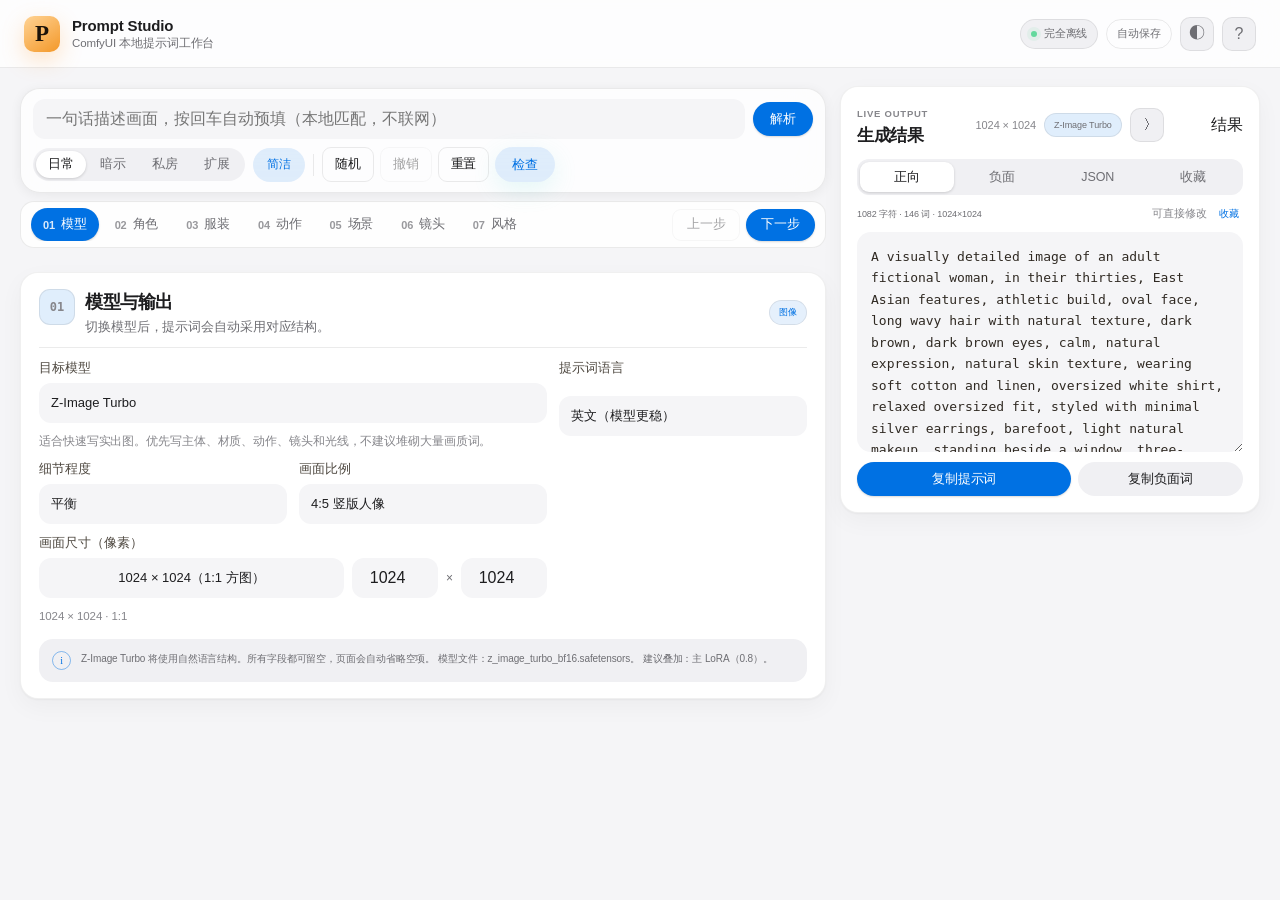
==== commit cad0952f: "Hide LoRA list UI while preserving data" ====
--- a/index.html
+++ b/index.html
@@ -5,7 +5,7 @@
   <meta name="viewport" content="width=device-width, initial-scale=1.0">
   <meta name="color-scheme" content="dark">
   <title>ComfyUI Prompt Studio</title>
-  <link rel="stylesheet" href="./styles.css?v=20261111-36">
+  <link rel="stylesheet" href="./styles.css?v=20261111-37">
 </head>
 <body class="light">
   <div class="app-shell">
@@ -129,41 +129,41 @@
               </div>
               <small id="sizeHint"></small>
             </label>
-            <label class="field wide">
-              <span>LoRA 触发词（只填一个时用）</span>
-              <input id="loraTrigger" data-state type="text" placeholder="留空则使用模型自带的触发词">
-              <small id="loraTriggerHint">只填你自己 LoRA 的触发词，留空则不写入</small>
-            </label>
-
-            <div class="lora-box">
-              <div class="lora-head">
-                <span>我的 LoRA 清单</span>
-                <span class="lora-head-actions">
-                  <button class="text-button" id="loraPaste" type="button">批量粘贴</button>
-                  <button class="text-button" id="loraAdd" type="button">＋ 添加</button>
-                </span>
-              </div>
-              <div class="lora-list" id="loraList"></div>
-              <div class="lora-paste" id="loraPasteBox" hidden>
-                <textarea id="loraPasteText" rows="5" placeholder="每行一条，支持这三种写法：&#10;触发词&#10;触发词, 0.8&#10;名称, 触发词, 0.8"></textarea>
-                <div class="lora-paste-actions">
-                  <button class="button primary" id="loraPasteSave" type="button">解析并加入</button>
-                  <button class="button ghost" id="loraPasteCancel" type="button">取消</button>
+            <div class="lora-ui" hidden>
+              <label class="field wide">
+                <span>LoRA 触发词（只填一个时用）</span>
+                <input id="loraTrigger" data-state type="text" placeholder="留空则使用模型自带的触发词">
+                <small id="loraTriggerHint">只填你自己 LoRA 的触发词，留空则不写入</small>
+              </label>
+              <div class="lora-box">
+                <div class="lora-head">
+                  <span>我的 LoRA 清单</span>
+                  <span class="lora-head-actions">
+                    <button class="text-button" id="loraPaste" type="button">批量粘贴</button>
+                    <button class="text-button" id="loraAdd" type="button">＋ 添加</button>
+                  </span>
                 </div>
-              </div>
-              <div class="lora-form" id="loraForm" hidden>
-                <input id="loraName" type="text" placeholder="名称（可留空，只给自己看）">
-                <input id="loraTriggerInput" type="text" placeholder="触发词，例如 moss_xvstyle">
-                <input id="loraWeight" type="number" min="0.1" max="2" step="0.05" value="0.8" title="权重（只写进 JSON，不写进提示词）">
-                <button class="button primary" id="loraSave" type="button">保存</button>
-                <button class="button ghost" id="loraCancel" type="button">取消</button>
-              </div>
-              <div class="lora-actions">
-                <button class="text-button" id="loraLoadDefaults" type="button">恢复本机推荐</button>
-                <button class="text-button" id="loraExport" type="button">导出清单</button>
-                <button class="text-button" id="loraImport" type="button">导入清单</button>
-                <input id="loraImportFile" type="file" accept="application/json" hidden>
-                <small>勾选的条目会按顺序拼到提示词最前面；权重只写进 JSON</small>
+                <div class="lora-list" id="loraList"></div>
+                <div class="lora-paste" id="loraPasteBox" hidden>
+                  <textarea id="loraPasteText" rows="5" placeholder="每行一条，支持这三种写法：&#10;触发词&#10;触发词, 0.8&#10;名称, 触发词, 0.8"></textarea>
+                  <div class="lora-paste-actions">
+                    <button class="button primary" id="loraPasteSave" type="button">解析并加入</button>
+                    <button class="button ghost" id="loraPasteCancel" type="button">取消</button>
+                  </div>
+                </div>
+                <div class="lora-form" id="loraForm" hidden>
+                  <input id="loraName" type="text" placeholder="名称（可留空，只给自己看）">
+                  <input id="loraTriggerInput" type="text" placeholder="触发词，例如 moss_xvstyle">
+                  <input id="loraWeight" type="number" min="0.1" max="2" step="0.05" value="0.8" title="权重（只写进 JSON，不写进提示词）">
+                  <button class="button primary" id="loraSave" type="button">保存</button>
+                  <button class="button ghost" id="loraCancel" type="button">取消</button>
+                </div>
+                <div class="lora-actions">
+                  <button class="text-button" id="loraExport" type="button">导出清单</button>
+                  <button class="text-button" id="loraImport" type="button">导入清单</button>
+                  <input id="loraImportFile" type="file" accept="application/json" hidden>
+                  <small>勾选的条目会按顺序拼到提示词最前面；权重只写进 JSON</small>
+                </div>
               </div>
             </div>
           </div>
@@ -644,7 +644,7 @@
     </div>
   </dialog>
 
-  <script src="./data/prompts.js?v=20261111-36"></script>
-  <script src="./app.js?v=20261111-36"></script>
+  <script src="./data/prompts.js?v=20261111-37"></script>
+  <script src="./app.js?v=20261111-37"></script>
 </body>
 </html>
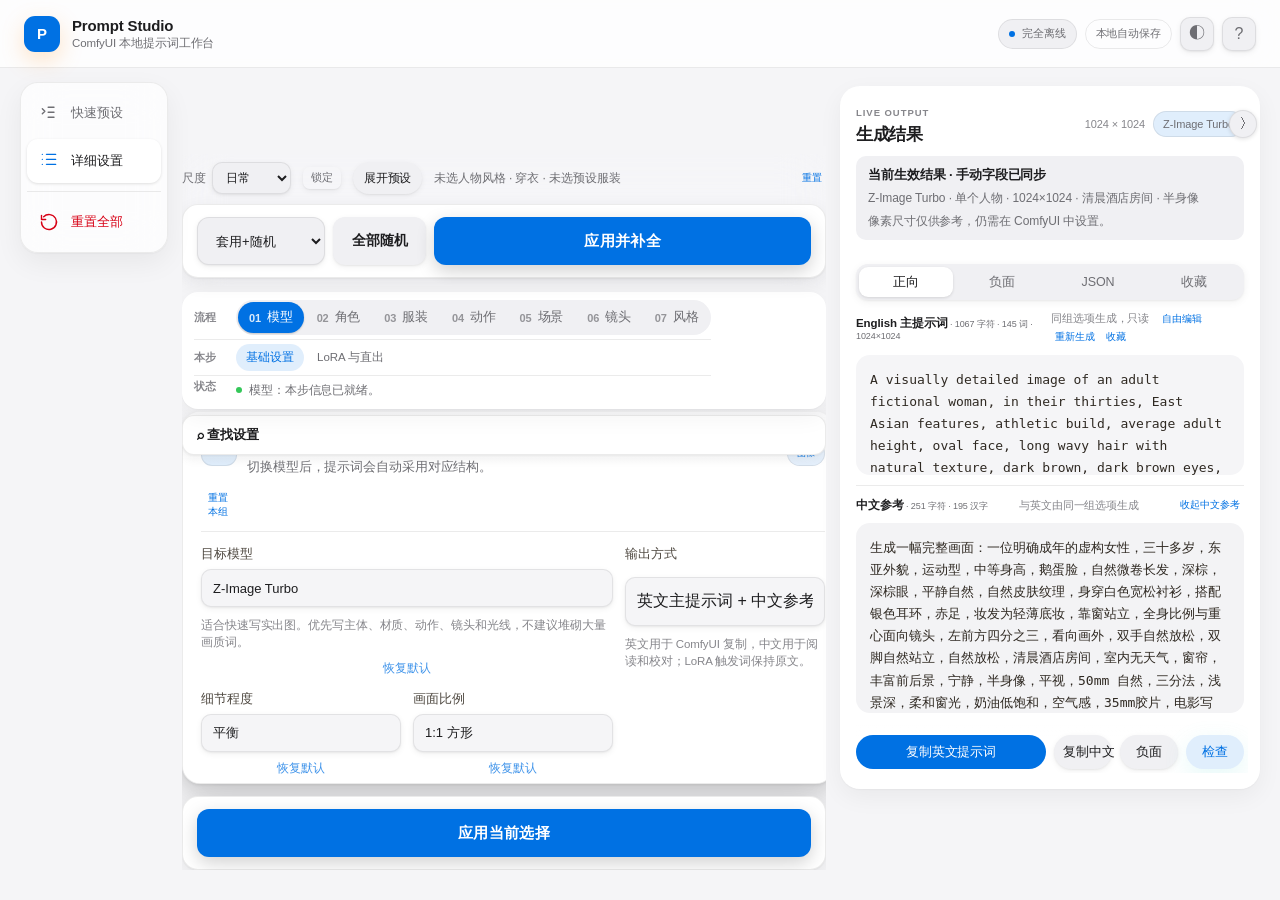
==== commit 25a12673: "chore: establish pre-layout-optimization baseline" ====
--- a/index.html
+++ b/index.html
@@ -5,9 +5,9 @@
   <meta name="viewport" content="width=device-width, initial-scale=1.0">
   <meta name="color-scheme" content="dark">
   <title>ComfyUI Prompt Studio</title>
-  <link rel="stylesheet" href="./styles.css?v=20261111-37">
-</head>
-<body class="light">
+  <link rel="stylesheet" href="./styles.css?v=20261112-ux-1">
+<script>try{localStorage.setItem('promptStudio.detailsView.v1','true');}catch(e){}</script></head>
+<body class="light details-mode">
   <div class="app-shell">
     <header class="topbar">
       <div class="brand">
@@ -19,53 +19,248 @@
       </div>
       <div class="topbar-actions">
         <span class="status-pill"><i></i>完全离线</span>
-        <span class="status-pill muted">自动保存</span>
+        <span class="status-pill muted" id="saveStatus" role="status">本地自动保存</span>
         <button class="icon-button" id="themeButton" type="button" title="切换主题">◐</button>
         <button class="icon-button" id="helpButton" type="button" title="使用说明">?</button>
       </div>
     </header>
 
     <main class="main-grid">
+      <aside class="side-rail" id="sideRail" aria-label="工作区导航">
+        <div class="side-rail-tabs" role="tablist" aria-label="工作区视图" aria-orientation="vertical">
+          <span class="workspace-tab-thumb" aria-hidden="true"></span>
+          <button class="rail-item is-active" id="quickViewTab" type="button" role="tab" aria-selected="true">
+            <span class="rail-icon" aria-hidden="true">
+              <svg viewBox="0 0 24 24" width="20" height="20" fill="none" stroke="currentColor" stroke-width="1.7" stroke-linecap="round" stroke-linejoin="round"><path d="M4 7l3 3L4 13"/><path d="M11 5h7"/><path d="M11 11h7"/><path d="M11 17h7"/></svg>
+            </span>
+            <span class="rail-label">快速预设</span>
+          </button>
+          <button class="rail-item" id="detailViewTab" type="button" role="tab" aria-selected="false">
+            <span class="rail-icon" aria-hidden="true">
+              <svg viewBox="0 0 24 24" width="20" height="20" fill="none" stroke="currentColor" stroke-width="1.7" stroke-linecap="round" stroke-linejoin="round"><path d="M9 4h11"/><path d="M9 10h11"/><path d="M9 16h11"/><path d="M4 4h.01"/><path d="M4 10h.01"/><path d="M4 16h.01"/></svg>
+            </span>
+            <span class="rail-label">详细设置</span>
+          </button>
+        </div>
+        <div class="side-rail-utils">
+          <button class="rail-item rail-util rail-reset" id="resetButton" type="button" title="恢复初始选项">
+            <span class="rail-icon" aria-hidden="true">
+              <svg viewBox="0 0 24 24" width="20" height="20" fill="none" stroke="currentColor" stroke-width="1.7" stroke-linecap="round" stroke-linejoin="round"><path d="M3 12a9 9 0 1 0 2.6-6.3"/><path d="M3 4v5h5"/></svg>
+            </span>
+            <span class="rail-label">重置全部</span>
+          </button>
+        </div>
+      </aside>
       <section class="workspace">
         <p id="modelSummary" class="sr-only" aria-hidden="true"></p>
         <div class="top-stack">
           <section class="command-bar" id="section-sentence">
-          <div class="cmd-main">
-            <input id="sentenceInput" type="text" autocomplete="off" spellcheck="false" placeholder="一句话描述画面，按回车自动预填（本地匹配，不联网）">
-            <button class="button primary" id="sentenceButton" type="button">解析</button>
+          <div class="cmd-main" id="cmdMain">
+            <input id="sentenceInput" type="text" autocomplete="off" spellcheck="false" placeholder="描述画面，先预览确定选项（本地匹配，不自动翻译）">
+            <button class="button primary" id="sentenceButton" type="button">预览识别</button>
           </div>
           <div class="cmd-side">
-            <div class="scale-switch" id="scaleSwitch" role="group" aria-label="内容尺度">
-              <button type="button" data-scale="sfw" aria-pressed="true">日常</button>
-              <button type="button" data-scale="suggestive" aria-pressed="false">暗示</button>
-              <button type="button" data-scale="boudoir" aria-pressed="false">私房</button>
-              <button type="button" data-scale="adult" aria-pressed="false">扩展</button>
+            <div class="cmd-group content-scale-group">
+              <span class="cmd-label">内容尺度 <button class="icon-button tiny" id="scaleLockButton" type="button" title="锁定尺度，防止误切" aria-pressed="false">锁定</button></span>
+              <div class="scale-switch" id="scaleSwitch" role="group" aria-label="内容尺度">
+                <button type="button" data-scale="sfw" aria-pressed="true">日常</button>
+                <button type="button" data-scale="suggestive" aria-pressed="false">暗示</button>
+                <button type="button" data-scale="boudoir" aria-pressed="false">私房</button>
+                <button type="button" data-scale="adult" aria-pressed="false">开放</button>
+                <button type="button" data-scale="revealing" aria-pressed="false">露点</button>
+              </div>
             </div>
             <input type="hidden" id="contentScale" data-state value="sfw">
-            <button class="icon-button compact-button is-on" id="compactButton" type="button" title="简洁模式：只显示常用字段，以及你已经改动过的字段" aria-pressed="true">简洁</button>
-            <span class="cmd-divider" aria-hidden="true"></span>
-            <div class="cmd-actions">
-              <button class="button ghost" id="randomButton" type="button" title="随机一组组合">随机</button>
-              <button class="button ghost" id="undoButton" type="button" disabled title="撤销上一次随机">撤销</button>
-              <button class="button ghost" id="resetButton" type="button" title="恢复初始选项">重置</button>
-              <button class="button review" id="reviewButton" type="button">检查</button>
-            </div>
-          </div>
-          <div class="sentence-empty" id="sentenceEmpty" hidden>没有匹配到字段。试着换成具体的词：场景（雨夜街道）、服装（白衬衫）、动作（回头）、景别（特写）、风格（电影感）。</div>
+            <label class="cmd-group random-inline-setting">
+              <span class="cmd-label" title="锁定后随机不会改变画幅">画幅锁定</span>
+              <select class="random-scope" id="ratioLock" data-state aria-label="画幅锁定">
+                <option value="">不锁定</option>
+                <option value="aspect ratio 1:1">1:1 方形</option>
+                <option value="aspect ratio 4:5, vertical portrait">4:5 竖版</option>
+                <option value="aspect ratio 3:2, horizontal photography">3:2 横向</option>
+                <option value="aspect ratio 16:9, cinematic widescreen">16:9 横向</option>
+                <option value="aspect ratio 9:16, vertical short video">9:16 竖屏</option>
+                <option value="aspect ratio 2.39:1, anamorphic widescreen">2.39:1 宽银幕</option>
+              </select>
+            </label>
+            
+          </div>
+          <section class="quick-look-bar" id="quickLookBar" aria-label="人物风格、搭配与镜头快捷设置">
+            <div class="quick-look-fields quick-look-primary">
+              <label class="quick-look-field quick-style-field">
+                <span>人物风格 <button class="text-button" id="clearStyleButton" type="button" title="清除当前人物风格">清除</button></span>
+                <div class="quick-style-select-row">
+                  <select id="stylePreset" data-state></select>
+                  <button class="icon-button style-inspire-button" id="styleInspireButton" type="button" title="风格灵感：点卡片直接套用，Alt+单击仅选入" aria-haspopup="true" aria-expanded="false">✦</button>
+                </div>
+                <div class="style-inspire-pop" id="styleInspirePop" hidden>
+                  <div class="style-inspire-pop-head">
+                    <strong>风格灵感</strong>
+                    <small>点卡片直接套用；Alt+单击仅选入顶部</small>
+                    <span class="quick-extras-count" id="quickExtrasCount"></span>
+                  </div>
+                  <div class="quick-style-chips" id="quickStyleChips"></div>
+                </div>
+              </label>
+              <label class="quick-look-field">
+                <span>着装</span>
+                <select id="topOutfitState">
+                  <option value="dressed">穿衣</option>
+                  <option value="half-nude">半裸</option>
+                  <option value="nude">全裸</option>
+                </select>
+              </label>
+              <label class="quick-look-field">
+                <span>整体风格</span>
+                <select id="topVisualStyle"></select>
+              </label>
+              <label class="quick-look-field">
+                <span>镜头方案</span>
+                <select id="cameraPlanQuick"></select>
+              </label>
+            </div>
+            <div class="quick-more" id="quickMore">
+              <div class="quick-look-fields quick-look-secondary">
+                <label class="quick-look-field">
+                  <span>地域外观参考</span>
+                  <select id="topPerson">
+                    <option value="">不指定</option>
+                    <option value="Chinese regional facial features">中国</option>
+                    <option value="East Asian features">东亚其他</option>
+                    <option value="Japanese and Korean features">日韩</option>
+                    <option value="Southeast Asian features">东南亚</option>
+                    <option value="South Asian features">南亚</option>
+                    <option value="Central Asian features">中亚</option>
+                    <option value="Turkish and West Asian features">西亚与中东</option>
+                    <option value="European features">欧洲</option>
+                    <option value="African features">非洲</option>
+                    <option value="Latin American features">拉美</option>
+                    <option value="Indigenous American features">美洲原住民</option>
+                    <option value="Pacific Islander features">太平洋岛民</option>
+                    <option value="Eurasian mixed features">欧亚混血</option>
+                    <option value="Afro-European mixed features">非欧混血</option>
+                    <option value="mixed-heritage features">多地域混合</option>
+                  </select>
+                </label>
+                <label class="quick-look-field quick-look-age">
+                  <span>年龄</span>
+                  <select id="topAge"></select>
+                </label>
+                <label class="quick-look-field">
+                  <span>预设服装</span>
+                  <select id="styleLook" data-state></select>
+                </label>
+              </div>
+            </div>
+            <div class="quick-look-actions">
+              <div class="quick-look-actions-secondary">
+                <button class="button secondary small" id="randomButton" type="button" title="只重抽顶部的人物、风格、造型和镜头，其他字段不动">换一套风格</button>
+                <button class="button secondary small" id="quickCopyPrompt" type="button">复制英文提示词</button>
+                <button class="icon-button" id="undoButton" type="button" disabled title="撤销上一次套用或随机">↺</button>
+                <button class="text-button danger" id="deleteStylePresetButton" type="button">删除</button>
+                <button class="text-button" id="quickGoDetail" type="button">去详细设置</button>
+              </div>
+            </div>
+            <div class="quick-look-summary" id="quickLookSummary"></div>
+          </section>
+          <section class="reveal-quick-panel" id="revealQuickPanel" aria-label="露点场景与露出重点" hidden>
+            <div class="reveal-quick-heading">
+              <div>
+                <strong>露点方案</strong>
+                <small id="revealQuickHint">场景与露出重点只做预览，点击“套用当前”后一次性生效。</small>
+              </div>
+              <button class="text-button" id="randomRevealScenarioButton" type="button">随机露点方案</button>
+            </div>
+            <div class="quick-reveal-chips" id="quickRevealChips"></div>
+            <div class="reveal-quick-fields">
+              <label class="quick-look-field">
+                <span>表现强度</span>
+                <select id="revealIntensityQuick" data-state></select>
+              </label>
+              <label class="quick-look-field">
+                <span>露出重点</span>
+                <select id="revealTargetQuick" data-state></select>
+              </label>
+              <label class="quick-look-field">
+                <span>场景套餐</span>
+                <select id="revealScenarioQuick" data-state></select>
+              </label>
+              <label class="quick-look-field">
+                <span>姿势预设</span>
+                <select id="revealPoseQuick" data-state></select>
+              </label>
+              <label class="quick-look-field">
+                <span>成人道具</span>
+                <select id="adultPropQuick" data-state></select>
+              </label>
+            </div>
+            <div class="reveal-quick-actions">
+              <button class="button secondary small" id="rerollRevealPoseButton" type="button">换姿势</button>
+              <button class="button secondary small" id="rerollRevealCameraButton" type="button">换镜头</button>
+              <button class="button secondary small" id="rerollAdultPropButton" type="button">换道具</button>
+              <button class="button ghost small" id="clearAdultPropButton" type="button">清除道具</button>
+            </div>
+            <div class="reveal-empty-state" id="revealEmptyState" role="status" hidden>
+              <span id="revealEmptyText">当前筛选没有可用露点方案。</span>
+              <button class="text-button" id="revealResetFiltersButton" type="button">查看全部</button>
+            </div>
+          </section>
+          <div class="quick-apply-primary" id="quickApplyBar">
+            <label class="quick-apply-mode">
+              <span class="sr-only">套用范围</span>
+              <select id="styleApplyMode" title="套用+随机：套用顶层已选项，其余字段随机">
+                <option value="random-rest" selected>套用+随机</option>
+                <option value="full">整套造型</option>
+                <option value="makeup">只应用妆发</option>
+                <option value="fill">只补未选择项</option>
+              </select>
+            </label>
+            <button class="button secondary" id="randomAllButton" type="button" title="随机所有字段：人物风格、造型、镜头、露点与其余细节全部重新随机">全部随机</button>
+            <button class="button primary" id="applyQuickButton" type="button">套用当前</button>
+          </div>
+          <div class="workspace-mode-row">
+            <div class="detail-preset-bar" id="detailPresetBar">
+              <label class="detail-scale-inline">
+                <span>尺度</span>
+                <select id="detailScale">
+                  <option value="sfw">日常</option>
+                  <option value="suggestive">暗示</option>
+                  <option value="boudoir">私房</option>
+                  <option value="adult">开放</option>
+                  <option value="revealing">露点</option>
+                </select>
+              </label>
+              <button class="icon-button tiny" id="detailScaleLockButton" type="button" title="锁定尺度，防止误切" aria-pressed="false">锁定</button>
+              <button class="button secondary small" id="detailPresetToggle" type="button">展开预设</button>
+              <span class="detail-preset-summary" id="detailPresetSummary"></span>
+              <button class="text-button" id="detailResetButton" type="button">重置</button>
+            </div>
+            
+          </div>
+          <div class="sentence-empty" id="sentenceEmpty" hidden>没有足够明确的匹配，未修改任何设置。原句已保留；请在详细设置手动选择，或填写自定义中英文描述。</div>
           <div class="sentence-result" id="sentenceResult" hidden>
             <div class="sentence-head">
               <span id="sentenceSummary"></span>
-              <button class="text-button" id="sentenceUndo" type="button">撤销全部</button>
-            </div>
-            <div class="sentence-chips" id="sentenceChips"></div>
+              <button class="text-button" id="sentenceUndo" type="button">撤销本次解析</button>
+            </div>
+            <div class="sentence-chips" id="sentenceChips"></div><p id="sentenceCoverage" class="ux-note"></p><button class="button secondary small" id="sentenceApply" type="button" disabled>应用已识别选项</button>
           </div>
           </section>
 
           <div class="wizard-bar">
-            <div class="wizard-steps" id="wizardSteps" role="tablist" aria-label="步骤"></div>
-            <div class="wizard-actions">
-              <button class="button ghost" id="wizardPrev" type="button" disabled>上一步</button>
-              <button class="button primary" id="wizardNext" type="button">下一步</button>
+            <div class="wizard-nav-row">
+              <span class="wizard-nav-label">流程</span>
+              <div class="wizard-steps" id="wizardSteps" role="tablist" aria-label="步骤"></div>
+            </div>
+            <div class="wizard-nav-row wizard-category-row">
+              <span class="wizard-nav-label">本步</span>
+              <div class="wizard-category-group">
+                <div class="wizard-categories" id="wizardCategories" role="tablist" aria-label="当前步骤分类"></div>
+              </div>
+            </div>
+            <div class="wizard-status-row">
+              <span class="wizard-nav-label">状态</span>
+              <div class="wizard-check" id="wizardCheck" role="status" aria-live="polite"></div>
             </div>
           </div>
         </div>
@@ -100,13 +295,11 @@
               </select>
             </label>
             <label class="field">
-              <span>提示词语言</span>
-              <select id="language" data-state>
-                <option value="en">英文（模型更稳）</option>
-                <option value="zh">中文</option>
-                <option value="bilingual">英文 + 中文对照</option>
-              </select>
-            </label>
+              <span>输出方式</span>
+              <input type="text" value="英文主提示词 + 中文参考（自定义需分别填写）" readonly>
+              <small>英文用于 ComfyUI 复制，中文用于阅读和校对；LoRA 触发词保持原文。</small>
+            </label>
+            <input type="hidden" id="language" data-state value="en">
             <label class="field">
               <span>细节程度</span>
               <select id="detailLevel" data-state>
@@ -129,15 +322,29 @@
               </div>
               <small id="sizeHint"></small>
             </label>
+            <label class="field wide">
+              <span>LoRA 触发词</span>
+              <input id="loraTrigger" data-state type="text" placeholder="填写当前 LoRA 的触发词，可留空">
+              <small id="loraTriggerHint">只填触发词；LoRA 权重请在 ComfyUI 的 LoRA Loader 中控制，建议从 0.7–0.9 开始测试。</small>
+            </label>
+            <label class="switch-row compact-switch lora-direct-toggle">
+              <span>
+                <strong>LoRA 直出</strong>
+                <small>只精简默认描述；你主动选择的袜类材质、鞋履、配饰、表情和图案等细节仍会保留。</small>
+              </span>
+              <input type="checkbox" id="loraDirect" data-state>
+            </label>
+            <div class="adult-layer-panel" id="adultLayerWrap" hidden>
+              <label class="field wide">
+                <span>开放附加层</span>
+                <select id="adultLayer" data-state></select>
+                <small>独立于普通提示词，只在“开放”且开启 LoRA 直出时使用。</small>
+              </label>
+            </div>
             <div class="lora-ui" hidden>
-              <label class="field wide">
-                <span>LoRA 触发词（只填一个时用）</span>
-                <input id="loraTrigger" data-state type="text" placeholder="留空则使用模型自带的触发词">
-                <small id="loraTriggerHint">只填你自己 LoRA 的触发词，留空则不写入</small>
-              </label>
               <div class="lora-box">
                 <div class="lora-head">
-                  <span>我的 LoRA 清单</span>
+                  <span id="loraSummary">我的 LoRA 清单</span>
                   <span class="lora-head-actions">
                     <button class="text-button" id="loraPaste" type="button">批量粘贴</button>
                     <button class="text-button" id="loraAdd" type="button">＋ 添加</button>
@@ -162,7 +369,7 @@
                   <button class="text-button" id="loraExport" type="button">导出清单</button>
                   <button class="text-button" id="loraImport" type="button">导入清单</button>
                   <input id="loraImportFile" type="file" accept="application/json" hidden>
-                  <small>勾选的条目会按顺序拼到提示词最前面；权重只写进 JSON</small>
+                  <small>先只勾一个主 LoRA 做基准，再添加第二个；不兼容当前底模的项目会自动禁用。</small>
                 </div>
               </div>
             </div>
@@ -179,6 +386,14 @@
               <p>人物选项默认限制为成年虚构角色，避免身份和年龄歧义。</p>
             </div>
             <span class="mini-badge">成年安全</span>
+          </div>
+
+          <div class="anatomy-gate" id="pubicGate" style="display: none">
+            <div>
+              <strong id="pubicGateTitle">下体细节暂不可选</strong>
+              <small id="pubicGateReason">需要先让下体在当前画面中实际可见。</small>
+            </div>
+            <button class="button secondary small" id="pubicGateButton" type="button">补齐显示条件</button>
           </div>
 
           <div class="control-grid cols-3">
@@ -193,47 +408,263 @@
               </select>
             </label>
             <label class="field">
+              <span>关系构成</span>
+              <select id="relationshipType" data-state></select>
+            </label>
+            <label class="field">
+              <span>画面重点</span>
+              <select id="visualEmphasis" data-state></select>
+            </label>
+            <label class="field multi-only">
+              <span>关系气质</span>
+              <select id="relationshipDynamic" data-state></select>
+            </label>
+            <label class="field">
               <span>角色预设</span>
               <select id="rolePreset" data-state></select>
-            </label>
-            <label class="field">
-              <span>性别与呈现</span>
-              <select id="gender" data-state></select>
-            </label>
-            <label class="field">
-              <span>年龄感</span>
+              <small>按职业、礼服、居家和双人关系分组；应用后会覆盖对应字段，仍可逐项修改。</small>
+            </label>
+            <label class="field">
+              <span>人物构成总览</span>
+              <select id="gender" data-state disabled></select>
+              <small>由关系构成自动生成，只用于总人数与性别总览。</small>
+            </label>
+            <label class="field">
+              <span>角色 A · 性别呈现</span>
+              <select id="firstGender" data-state></select>
+            </label>
+            <label class="field">
+              <span>角色 A · 年龄感</span>
               <select id="age" data-state></select>
             </label>
             <label class="field">
-              <span>外貌取向</span>
+              <span>角色 A · 外貌取向</span>
               <select id="appearance" data-state></select>
             </label>
-            <label class="field">
-              <span>体型</span>
+            <label class="field multi-only">
+              <span>角色 A · 画面位置</span>
+              <select id="firstPosition" data-state></select>
+            </label>
+            <label class="field">
+              <span>角色 A · 体型</span>
               <select id="body" data-state></select>
             </label>
             <label class="field">
-              <span>脸型与面部</span>
+              <span>角色 A · 身高感</span>
+              <select id="heightPresence" data-state></select>
+            </label>
+            <label class="field">
+              <span>角色 A · 体型比例</span>
+              <select id="bodyProportion" data-state></select>
+            </label>
+            <label class="field">
+              <span>角色 A · 头身比</span>
+              <select id="headBodyRatio" data-state></select>
+            </label>
+            <label class="field">
+              <span>角色 A · 上下身比例</span>
+              <select id="legTorsoRatio" data-state></select>
+            </label>
+            <label class="field">
+              <span>角色 A · 肩宽</span>
+              <select id="shoulderWidth" data-state></select>
+            </label>
+            <label class="field">
+              <span>角色 A · 整体轮廓</span>
+              <select id="silhouetteBalance" data-state></select>
+            </label>
+            <label class="field">
+              <span>角色 A · 腰线</span>
+              <select id="waistShape" data-state></select>
+            </label>
+            <label class="field">
+              <span>角色 A · 臀部轮廓</span>
+              <select id="hipContour" data-state></select>
+            </label>
+            <label class="field">
+              <span>角色 A · 胸部 / 胸廓轮廓</span>
+              <select id="chestContour" data-state></select>
+            </label>
+            <label class="field">
+              <span>角色 A · 腿部比例</span>
+              <select id="legProportion" data-state></select>
+            </label>
+            <label class="field">
+              <span>角色 A · 肌肉质感</span>
+              <select id="muscleTone" data-state></select>
+            </label>
+            <label class="field">
+              <span>角色 A · 身材表现强度</span>
+              <select id="bodyEmphasis" data-state></select>
+            </label>
+            <label class="field">
+              <span>角色 A · 乳房大小</span>
+              <select id="breastSize" data-state></select>
+            </label>
+            <label class="field">
+              <span>角色 A · 乳房形状</span>
+              <select id="breastShape" data-state></select>
+            </label>
+            <label class="field">
+              <span>角色 A · 乳房间距</span>
+              <select id="breastSpacing" data-state></select>
+            </label>
+            <label class="field">
+              <span>角色 A · 乳头大小</span>
+              <select id="nippleSize" data-state></select>
+            </label>
+            <label class="field">
+              <span>角色 A · 乳头颜色</span>
+              <select id="nippleColor" data-state></select>
+            </label>
+            <label class="field">
+              <span>角色 A · 乳晕大小</span>
+              <select id="areolaSize" data-state></select>
+            </label>
+            <label class="field">
+              <span>角色 A · 乳晕颜色</span>
+              <select id="areolaColor" data-state></select>
+            </label>
+            <label class="field">
+              <span>角色 A · 阴毛状态</span>
+              <select id="pubicHairState" data-state></select>
+            </label>
+            <label class="field">
+              <span>角色 A · 阴毛数量</span>
+              <select id="pubicHairAmount" data-state></select>
+            </label>
+            <label class="field">
+              <span>角色 A · 阴毛形状</span>
+              <select id="pubicHairShape" data-state></select>
+            </label>
+            <label class="field">
+              <span>角色 A · 阴毛长度</span>
+              <select id="pubicHairLength" data-state></select>
+            </label>
+            <label class="field">
+              <span>角色 A · 阴毛质地</span>
+              <select id="pubicHairTexture" data-state></select>
+            </label>
+            <label class="field">
+              <span>角色 A · 阴毛颜色</span>
+              <select id="pubicHairColor" data-state></select>
+            </label>
+            <label class="field">
+              <span>角色 A · 外阴整体轮廓</span>
+              <select id="vulvaContour" data-state></select>
+            </label>
+            <label class="field">
+              <span>角色 A · 阴阜饱满度</span>
+              <select id="monsFullness" data-state></select>
+            </label>
+            <label class="field">
+              <span>角色 A · 大阴唇轮廓</span>
+              <select id="labiaMajoraShape" data-state></select>
+            </label>
+            <label class="field">
+              <span>角色 A · 小阴唇突出度</span>
+              <select id="labiaMinoraVisibility" data-state></select>
+            </label>
+            <label class="field">
+              <span>角色 A · 外阴颜色</span>
+              <select id="vulvaColor" data-state></select>
+            </label>
+            <label class="field">
+              <span>角色 A · 外阴颜色强度</span>
+              <select id="vulvaColorIntensity" data-state></select>
+            </label>
+            <label class="field wide">
+              <span>角色 A · 女性湿润表现</span>
+              <select id="femaleWetness" data-state></select>
+              <small>只有下体实际进入画面时才可选择。</small>
+            </label>
+            <label class="field wide">
+              <span>角色 A · 男性下体表现</span>
+              <select id="maleVisibility" data-state></select>
+              <small>先选择可见程度，再设置状态、尺寸和形态。</small>
+            </label>
+            <label class="field"><span>角色 A · 勃起状态</span><select id="maleErection" data-state></select></label>
+            <label class="field"><span>角色 A · 阴茎长度</span><select id="penisLength" data-state></select></label>
+            <label class="field"><span>角色 A · 阴茎粗细</span><select id="penisGirth" data-state></select></label>
+            <label class="field"><span>角色 A · 龟头大小</span><select id="glansSize" data-state></select></label>
+            <label class="field"><span>角色 A · 包皮状态</span><select id="foreskinState" data-state></select></label>
+            <label class="field"><span>角色 A · 阴囊视觉大小</span><select id="scrotumSize" data-state></select></label>
+            <label class="field"><span>角色 A · 阴囊状态</span><select id="scrotumState" data-state></select></label>
+            <label class="field"><span>角色 A · 阴茎形态</span><select id="penisCurvature" data-state></select></label>
+            <label class="field"><span>角色 A · 静脉表现</span><select id="penisVeins" data-state></select></label>
+            <label class="field"><span>角色 A · 局部肤色</span><select id="maleGenitalSkin" data-state></select></label>
+            <label class="field"><span>角色 A · 龟头颜色</span><select id="glansColor" data-state></select></label>
+            <label class="field"><span>角色 A · 阴毛状态</span><select id="malePubicHairState" data-state></select></label>
+            <label class="field"><span>角色 A · 阴毛数量</span><select id="malePubicHairAmount" data-state></select></label>
+            <label class="field"><span>角色 A · 阴毛形状</span><select id="malePubicHairShape" data-state></select></label>
+            <label class="field"><span>角色 A · 阴毛颜色</span><select id="malePubicHairColor" data-state></select></label>
+            <label class="field wide">
+              <span>角色 B · 男性下体表现</span>
+              <select id="secondMaleVisibility" data-state></select>
+              <small>只控制角色 B；不会与角色 A 共用。</small>
+            </label>
+            <label class="field"><span>角色 B · 勃起状态</span><select id="secondMaleErection" data-state></select></label>
+            <label class="field"><span>角色 B · 阴茎长度</span><select id="secondPenisLength" data-state></select></label>
+            <label class="field"><span>角色 B · 阴茎粗细</span><select id="secondPenisGirth" data-state></select></label>
+            <label class="field"><span>角色 B · 龟头大小</span><select id="secondGlansSize" data-state></select></label>
+            <label class="field"><span>角色 B · 包皮状态</span><select id="secondForeskinState" data-state></select></label>
+            <label class="field"><span>角色 B · 阴囊视觉大小</span><select id="secondScrotumSize" data-state></select></label>
+            <label class="field"><span>角色 B · 阴囊状态</span><select id="secondScrotumState" data-state></select></label>
+            <label class="field"><span>角色 B · 阴茎形态</span><select id="secondPenisCurvature" data-state></select></label>
+            <label class="field"><span>角色 B · 静脉表现</span><select id="secondPenisVeins" data-state></select></label>
+            <label class="field"><span>角色 B · 局部肤色</span><select id="secondMaleGenitalSkin" data-state></select></label>
+            <label class="field"><span>角色 B · 龟头颜色</span><select id="secondGlansColor" data-state></select></label>
+            <label class="field"><span>角色 B · 阴毛状态</span><select id="secondMalePubicHairState" data-state></select></label>
+            <label class="field"><span>角色 B · 阴毛数量</span><select id="secondMalePubicHairAmount" data-state></select></label>
+            <label class="field"><span>角色 B · 阴毛形状</span><select id="secondMalePubicHairShape" data-state></select></label>
+            <label class="field"><span>角色 B · 阴毛颜色</span><select id="secondMalePubicHairColor" data-state></select></label>
+            <label class="field wide">
+              <span>角色 C · 男性下体表现</span>
+              <select id="thirdMaleVisibility" data-state></select>
+              <small>只控制角色 C；不会与角色 A、B 共用。</small>
+            </label>
+            <label class="field"><span>角色 C · 勃起状态</span><select id="thirdMaleErection" data-state></select></label>
+            <label class="field"><span>角色 C · 阴茎长度</span><select id="thirdPenisLength" data-state></select></label>
+            <label class="field"><span>角色 C · 阴茎粗细</span><select id="thirdPenisGirth" data-state></select></label>
+            <label class="field"><span>角色 C · 龟头大小</span><select id="thirdGlansSize" data-state></select></label>
+            <label class="field"><span>角色 C · 包皮状态</span><select id="thirdForeskinState" data-state></select></label>
+            <label class="field"><span>角色 C · 阴囊视觉大小</span><select id="thirdScrotumSize" data-state></select></label>
+            <label class="field"><span>角色 C · 阴囊状态</span><select id="thirdScrotumState" data-state></select></label>
+            <label class="field"><span>角色 C · 阴茎形态</span><select id="thirdPenisCurvature" data-state></select></label>
+            <label class="field"><span>角色 C · 静脉表现</span><select id="thirdPenisVeins" data-state></select></label>
+            <label class="field"><span>角色 C · 局部肤色</span><select id="thirdMaleGenitalSkin" data-state></select></label>
+            <label class="field"><span>角色 C · 龟头颜色</span><select id="thirdGlansColor" data-state></select></label>
+            <label class="field"><span>角色 C · 阴毛状态</span><select id="thirdMalePubicHairState" data-state></select></label>
+            <label class="field"><span>角色 C · 阴毛数量</span><select id="thirdMalePubicHairAmount" data-state></select></label>
+            <label class="field"><span>角色 C · 阴毛形状</span><select id="thirdMalePubicHairShape" data-state></select></label>
+            <label class="field"><span>角色 C · 阴毛颜色</span><select id="thirdMalePubicHairColor" data-state></select></label>
+            <label class="field">
+              <span>角色 A · 脸型与面部</span>
               <select id="face" data-state></select>
             </label>
             <label class="field">
-              <span>发型</span>
+              <span>角色 A · 发型</span>
               <select id="hairStyle" data-state></select>
             </label>
             <label class="field">
-              <span>发色</span>
+              <span>角色 A · 发色</span>
               <select id="hairColor" data-state></select>
             </label>
             <label class="field">
-              <span>眼睛</span>
+              <span>角色 A · 眼睛</span>
               <select id="eyes" data-state></select>
             </label>
             <label class="field">
-              <span>表情</span>
+              <span>角色 A · 表情</span>
               <select id="expression" data-state></select>
             </label>
-            <label class="field">
-              <span>皮肤质感</span>
+            <label class="field wide">
+              <span>角色 A · 嘴部与唾液</span>
+              <select id="mouthDetail" data-state></select>
+              <small>流口水、唾液拉丝等细节需要面部或嘴部可见。</small>
+            </label>
+            <label class="field">
+              <span>角色 A · 皮肤质感</span>
               <select id="skin" data-state></select>
             </label>
             <label class="field">
@@ -241,15 +672,111 @@
               <select id="creatureType" data-state></select>
             </label>
             <label class="field">
-              <span>物体主体</span>
-              <input id="objectDescription" data-state type="text" placeholder="例如：黑色机械腕表">
-            </label>
-            <label class="field wide">
-              <span>自定义角色描述</span>
-              <textarea id="characterCustom" data-state rows="2" placeholder="补充面部、气质、身份或第二个角色的特征"></textarea>
-            </label>
-            <label class="field">
-              <span>角色气质与造型</span>
+              <span>物体主体（英文）</span>
+              <input id="objectDescription" data-state type="text" placeholder="e.g. a black mechanical wristwatch">
+            </label>
+            <label class="field">
+              <span>物体主体（中文）</span>
+              <input id="objectDescriptionZh" data-state type="text" placeholder="例如：黑色机械腕表">
+            </label>
+            <label class="field wide">
+              <span>角色 A · 自定义补充（英文）</span>
+              <textarea id="characterCustom" data-state rows="2" placeholder="English details for character A"></textarea>
+            </label>
+            <label class="field wide">
+              <span>角色 A · 自定义补充（中文）</span>
+              <textarea id="characterCustomZh" data-state rows="2" placeholder="角色 A 的中文补充描述"></textarea>
+            </label>
+            <label class="field multi-only">
+              <span>角色 B · 性别呈现</span>
+              <select id="secondGender" data-state></select>
+            </label>
+            <label class="field multi-only">
+              <span>角色 B · 画面位置</span>
+              <select id="secondPosition" data-state></select>
+            </label>
+            <label class="field multi-only">
+              <span>角色 B · 年龄感</span>
+              <select id="secondAge" data-state></select>
+            </label>
+            <label class="field multi-only">
+              <span>角色 B · 外貌取向</span>
+              <select id="secondAppearance" data-state></select>
+            </label>
+            <label class="field multi-only">
+              <span>角色 B · 体型</span>
+              <select id="secondBody" data-state></select>
+            </label>
+            <label class="field multi-only">
+              <span>角色 B · 脸型与面部</span>
+              <select id="secondFace" data-state></select>
+            </label>
+            <label class="field multi-only">
+              <span>角色 B · 表情</span>
+              <select id="secondExpression" data-state></select>
+            </label>
+            <label class="field multi-only">
+              <span>角色 B · 发型</span>
+              <select id="secondHairStyle" data-state></select>
+            </label>
+            <label class="field multi-only">
+              <span>角色 B · 发色</span>
+              <select id="secondHairColor" data-state></select>
+            </label>
+            <label class="field multi-only wide">
+              <span>角色 B · 自定义补充（英文）</span>
+              <textarea id="secondCharacterCustom" data-state rows="2" placeholder="English details for character B"></textarea>
+            </label>
+            <label class="field multi-only wide">
+              <span>角色 B · 自定义补充（中文）</span>
+              <textarea id="secondCharacterCustomZh" data-state rows="2" placeholder="角色 B 的中文补充描述"></textarea>
+            </label>
+            <label class="field group-only">
+              <span>角色 C · 性别呈现</span>
+              <select id="thirdGender" data-state></select>
+            </label>
+            <label class="field group-only">
+              <span>角色 C · 画面位置</span>
+              <select id="thirdPosition" data-state></select>
+            </label>
+            <label class="field group-only">
+              <span>角色 C · 年龄感</span>
+              <select id="thirdAge" data-state></select>
+            </label>
+            <label class="field group-only">
+              <span>角色 C · 外貌取向</span>
+              <select id="thirdAppearance" data-state></select>
+            </label>
+            <label class="field group-only">
+              <span>角色 C · 体型</span>
+              <select id="thirdBody" data-state></select>
+            </label>
+            <label class="field group-only">
+              <span>角色 C · 脸型与面部</span>
+              <select id="thirdFace" data-state></select>
+            </label>
+            <label class="field group-only">
+              <span>角色 C · 表情</span>
+              <select id="thirdExpression" data-state></select>
+            </label>
+            <label class="field group-only">
+              <span>角色 C · 发型</span>
+              <select id="thirdHairStyle" data-state></select>
+            </label>
+            <label class="field group-only">
+              <span>角色 C · 发色</span>
+              <select id="thirdHairColor" data-state></select>
+            </label>
+            <label class="field group-only wide">
+              <span>角色 C · 自定义补充（英文）</span>
+              <textarea id="thirdCharacterCustom" data-state rows="2" placeholder="English details for character C"></textarea>
+            </label>
+            <label class="field group-only wide">
+              <span>角色 C · 自定义补充（中文）</span>
+              <textarea id="thirdCharacterCustomZh" data-state rows="2" placeholder="角色 C 的中文补充描述"></textarea>
+            </label>
+            <label class="field">
+              <span>角色 A · 气质与造型</span>
               <select id="adultArchetype" data-state></select>
             </label>
           </div>
@@ -264,41 +791,227 @@
               <p>选择服装主体，再用材质、颜色和配饰控制细节。</p>
             </div>
           </div>
+          <div class="outfit-role-bar" id="outfitRoleBar" role="tablist" aria-label="服装角色" hidden>
+            <span>当前角色</span>
+            <div>
+              <button type="button" data-outfit-role="first" class="is-active" aria-selected="true">角色 A</button>
+              <button type="button" data-outfit-role="second" aria-selected="false">角色 B</button>
+              <button type="button" data-outfit-role="third" aria-selected="false">角色 C</button>
+              <button type="button" id="copyOutfitRole">应用到其他角色</button>
+            </div>
+          </div>
           <div class="control-grid cols-3">
             <label class="field wide">
-              <span>服装</span>
+              <span>角色 A · 基础状态</span>
+              <select id="outfitState" data-state></select>
+              <small>穿衣时继续选择穿着方式；裸体时自动关闭主服装。</small>
+            </label>
+            <label class="field wide">
+              <span>角色 A · 穿着方式</span>
+              <select id="outfitMode" data-state></select>
+              <small id="outfitModeHint">正常着衣时，下方服装细项全部可用。</small>
+            </label>
+            <label class="field sheer-only">
+              <span>透视材质</span>
+              <select id="sheerMaterial" data-state></select>
+            </label>
+            <label class="field sheer-only">
+              <span>透视程度</span>
+              <select id="sheerLevel" data-state></select>
+            </label>
+            <label class="field half-nude-only wide">
+              <span>角色 A · 主要裸露部位</span>
+              <select id="halfNudeStyle" data-state></select>
+            </label>
+            <label class="field half-nude-only wide">
+              <span id="coveredGarmentLabel">角色 A · 遮盖服装</span>
+              <select id="coveredGarment" data-state></select>
+              <small id="coveredGarmentHint">选择具体服装款式；其他字段继续控制材质、透明度、颜色和版型。</small>
+            </label>
+            <label class="field half-nude-only">
+              <span>覆盖区透明度</span>
+              <select id="coveredOpacity" data-state></select>
+            </label>
+            <label class="field half-nude-only">
+              <span>覆盖区材质</span>
+              <select id="coveredMaterial" data-state></select>
+            </label>
+            <label class="field half-nude-only">
+              <span>覆盖区颜色</span>
+              <select id="coveredColor" data-state></select>
+            </label>
+            <label class="field half-nude-only">
+              <span>覆盖区版型</span>
+              <select id="coveredFit" data-state></select>
+            </label>
+            <label class="field half-nude-only half-sheer-only wide">
+              <span>透视内层</span>
+              <select id="coveredInner" data-state></select>
+            </label>
+            <label class="field wide">
+              <span>角色 B · 着装模式</span>
+              <select id="secondOutfitMode" data-state></select>
+            </label>
+            <label class="field">
+              <span>角色 B · 透视材质</span>
+              <select id="secondSheerMaterial" data-state></select>
+            </label>
+            <label class="field">
+              <span>角色 B · 透视程度</span>
+              <select id="secondSheerLevel" data-state></select>
+            </label>
+            <label class="field wide">
+              <span>角色 B · 主要裸露部位</span>
+              <select id="secondHalfNudeStyle" data-state></select>
+            </label>
+            <label class="field wide">
+              <span>角色 B · 遮盖服装</span>
+              <select id="secondCoveredGarment" data-state></select>
+            </label>
+            <label class="field"><span>角色 B · 遮盖透明度</span><select id="secondCoveredOpacity" data-state></select></label>
+            <label class="field"><span>角色 B · 遮盖材质</span><select id="secondCoveredMaterial" data-state></select></label>
+            <label class="field"><span>角色 B · 遮盖颜色</span><select id="secondCoveredColor" data-state></select></label>
+            <label class="field"><span>角色 B · 遮盖版型</span><select id="secondCoveredFit" data-state></select></label>
+            <label class="field wide"><span>角色 B · 透视内层</span><select id="secondCoveredInner" data-state></select></label>
+            <label class="field wide">
+              <span>角色 C · 着装模式</span>
+              <select id="thirdOutfitMode" data-state></select>
+            </label>
+            <label class="field">
+              <span>角色 C · 透视材质</span>
+              <select id="thirdSheerMaterial" data-state></select>
+            </label>
+            <label class="field">
+              <span>角色 C · 透视程度</span>
+              <select id="thirdSheerLevel" data-state></select>
+            </label>
+            <label class="field wide">
+              <span>角色 C · 主要裸露部位</span>
+              <select id="thirdHalfNudeStyle" data-state></select>
+            </label>
+            <label class="field wide">
+              <span>角色 C · 遮盖服装</span>
+              <select id="thirdCoveredGarment" data-state></select>
+            </label>
+            <label class="field"><span>角色 C · 遮盖透明度</span><select id="thirdCoveredOpacity" data-state></select></label>
+            <label class="field"><span>角色 C · 遮盖材质</span><select id="thirdCoveredMaterial" data-state></select></label>
+            <label class="field"><span>角色 C · 遮盖颜色</span><select id="thirdCoveredColor" data-state></select></label>
+            <label class="field"><span>角色 C · 遮盖版型</span><select id="thirdCoveredFit" data-state></select></label>
+            <label class="field wide"><span>角色 C · 透视内层</span><select id="thirdCoveredInner" data-state></select></label>
+            <label class="field wide">
+              <span>角色 A · 服装图案位置</span>
+              <select id="garmentGraphicZone" data-state></select>
+              <small id="garmentGraphicHint">按头颈、肩臂、躯干、腰胯、背部和腿部细分；裸体时请使用“镜头强调部位”。</small>
+            </label>
+            <label class="field garment-graphic-detail">
+              <span>图案内容</span>
+              <select id="garmentGraphicMotif" data-state></select>
+            </label>
+            <label class="field garment-graphic-detail">
+              <span>制作工艺</span>
+              <select id="garmentGraphicTechnique" data-state></select>
+            </label>
+            <label class="field garment-graphic-detail">
+              <span>图案尺寸</span>
+              <select id="garmentGraphicScale" data-state></select>
+            </label>
+            <label class="field garment-graphic-detail">
+              <span>图案颜色</span>
+              <select id="garmentGraphicColor" data-state></select>
+            </label>
+            <label class="field wide garment-graphic-detail">
+              <span>自定义图案说明（英文）</span>
+              <input id="garmentGraphicCustom" data-state type="text" placeholder="e.g. a silver mechanical emblem centered on the front panel">
+            </label>
+            <label class="field wide garment-graphic-detail">
+              <span>自定义图案说明（中文）</span>
+              <input id="garmentGraphicCustomZh" data-state type="text" placeholder="例如：一枚银色机械纹章，沿裤装前裆拼片居中排布">
+            </label>
+            <label class="field wide">
+              <span>角色 A · 服装</span>
               <select id="outfit" data-state></select>
-            </label>
-            <label class="field">
-              <span>材质</span>
+              <small>洛丽塔、水手服和女仆装在「洛丽塔与洋装」「水手与制服」分组；露点模式显示对应露点款式。</small>
+            </label>
+            <label class="field wide">
+              <span>角色 A · 服装位移</span>
+              <select id="garmentDisplacement" data-state></select>
+              <small>控制衣服完整、敞开、滑落、拉到一侧或半脱，不重复增加新的服装款式。</small>
+            </label>
+            <label class="field">
+              <span>角色 A · 材质</span>
               <select id="fabric" data-state></select>
             </label>
             <label class="field">
-              <span>颜色</span>
+              <span>角色 A · 颜色</span>
               <select id="outfitColor" data-state></select>
             </label>
             <label class="field">
-              <span>版型</span>
+              <span>角色 A · 版型</span>
               <select id="fit" data-state></select>
             </label>
             <label class="field">
-              <span>配饰</span>
+              <span>角色 A · 配饰</span>
               <select id="accessories" data-state></select>
             </label>
             <label class="field">
-              <span>鞋履</span>
+              <span>角色 A · 鞋履</span>
               <select id="footwear" data-state></select>
             </label>
             <label class="field">
-              <span>袜类</span>
+              <span>角色 A · 袜类款式</span>
               <select id="hosiery" data-state></select>
-            </label>
-            <label class="field">
-              <span>袜类材质</span>
+              <small>先选具体袜型；材质、透明度、光泽、图案和袜口会在下方显示。</small>
+            </label>
+            <label class="field">
+              <span>角色 A · 袜类纤维 / 材质</span>
               <select id="hosieryMaterial" data-state></select>
             </label>
             <label class="field">
-              <span>妆发与造型</span>
+              <span>角色 A · 袜类厚度 / 透明度</span>
+              <select id="hosieryOpacity" data-state></select>
+            </label>
+            <label class="field">
+              <span>角色 A · 袜类光泽</span>
+              <select id="hosieryFinish" data-state></select>
+            </label>
+            <label class="field">
+              <span>角色 A · 袜类图案与织法</span>
+              <select id="hosieryPattern" data-state></select>
+            </label>
+            <label class="field">
+              <span>角色 A · 脚尖结构</span>
+              <select id="hosieryToe" data-state></select>
+            </label>
+            <label class="field">
+              <span>角色 A · 袜口与腰头</span>
+              <select id="hosieryTop" data-state></select>
+            </label>
+            <label class="field">
+              <span>角色 A · 袜类颜色</span>
+              <select id="hosieryColor" data-state></select>
+            </label>
+            <label class="field wide">
+              <span>角色 B · 服装</span>
+              <select id="secondOutfit" data-state></select>
+            </label>
+            <label class="field"><span>角色 B · 材质</span><select id="secondFabric" data-state></select></label>
+            <label class="field"><span>角色 B · 颜色</span><select id="secondOutfitColor" data-state></select></label>
+            <label class="field"><span>角色 B · 版型</span><select id="secondFit" data-state></select></label>
+            <label class="field"><span>角色 B · 配饰</span><select id="secondAccessories" data-state></select></label>
+            <label class="field"><span>角色 B · 鞋履</span><select id="secondFootwear" data-state></select></label>
+            <label class="field"><span>角色 B · 袜类款式</span><select id="secondHosiery" data-state></select></label>
+            <label class="field wide">
+              <span>角色 C · 服装</span>
+              <select id="thirdOutfit" data-state></select>
+            </label>
+            <label class="field"><span>角色 C · 材质</span><select id="thirdFabric" data-state></select></label>
+            <label class="field"><span>角色 C · 颜色</span><select id="thirdOutfitColor" data-state></select></label>
+            <label class="field"><span>角色 C · 版型</span><select id="thirdFit" data-state></select></label>
+            <label class="field"><span>角色 C · 配饰</span><select id="thirdAccessories" data-state></select></label>
+            <label class="field"><span>角色 C · 鞋履</span><select id="thirdFootwear" data-state></select></label>
+            <label class="field"><span>角色 C · 袜类款式</span><select id="thirdHosiery" data-state></select></label>
+            <label class="field">
+              <span>角色 A · 妆发与造型</span>
               <select id="grooming" data-state></select>
             </label>
           </div>
@@ -321,29 +1034,60 @@
               <span>主要动作</span>
               <select id="action" data-state></select>
             </label>
+            <label class="field reveal-only">
+              <span>露点表现</span>
+              <select id="revealMode" data-state></select>
+              <small>根据当前服装、姿势和镜头，只开放画面中实际可见的身体细节。</small>
+            </label>
+            <label class="field reveal-only">
+              <span>露点动作</span>
+              <select id="revealAction" data-state></select>
+            </label>
+            <label class="field reveal-only">
+              <span>裙下内搭</span>
+              <select id="underwearStyle" data-state></select>
+            </label>
             <label class="field multi-only">
               <span>互动</span>
               <select id="interaction" data-state></select>
             </label>
             <label class="field">
-              <span>身体朝向</span>
+              <span>角色 A · 身体朝向</span>
               <select id="bodyOrientation" data-state></select>
             </label>
             <label class="field">
-              <span>视线</span>
+              <span>角色 A · 镜头强调部位</span>
+              <select id="bodyFocus" data-state></select>
+              <small>每个姿势和动作模板都会给出建议，可随时手动改。适用于着装、半裸和裸体；开放档额外提供前裆上缘。</small>
+            </label>
+            <label class="field multi-only">
+              <span>角色 B · 镜头焦点</span>
+              <select id="bodyFocusSecondary" data-state></select>
+            </label>
+            <label class="field group-only">
+              <span>角色 C · 镜头焦点</span>
+              <select id="bodyFocusTertiary" data-state></select>
+            </label>
+            <label class="field">
+              <span>角色 A · 视线</span>
               <select id="gaze" data-state></select>
             </label>
             <label class="field">
-              <span>手部姿势</span>
+              <span>角色 A · 手部姿势</span>
               <select id="handPose" data-state></select>
             </label>
             <label class="field">
-              <span>腿部姿势</span>
+              <span>角色 A · 腿部姿势</span>
               <select id="legPose" data-state></select>
             </label>
             <label class="field">
-              <span>体态线条</span>
+              <span>角色 A · 体态线条</span>
               <select id="postureLine" data-state></select>
+            </label>
+            <label class="field wide">
+              <span>角色 A · 身体反应</span>
+              <select id="bodyReaction" data-state></select>
+              <small>泛红、潮红、薄汗、喘息和身体反应。</small>
             </label>
             <label class="field">
               <span>亲密关系与层次</span>
@@ -364,7 +1108,7 @@
             </label>
           </div>
 
-          <div class="sub-panel h3-only">
+          <div class="sub-panel h3-only" id="h3ActionPanel">
             <div class="sub-panel-heading">
               <div>
                 <strong>H3 声音与对白</strong>
@@ -386,12 +1130,20 @@
                 <select id="consistencyFocus" data-state></select>
               </label>
               <label class="field wide">
-                <span>对白（每行一句）</span>
-                <textarea id="dialogueScript" data-state rows="3" placeholder="例如：男：我们该出发了。&#10;女：再等一分钟。"></textarea>
+                <span>对白（英文，每行一句）</span>
+                <textarea id="dialogueScript" data-state rows="3" placeholder="e.g. Man: We should go.&#10;Woman: One more minute."></textarea>
+              </label>
+              <label class="field wide">
+                <span>对白（中文，每行一句）</span>
+                <textarea id="dialogueScriptZh" data-state rows="3" placeholder="例如：男：我们该出发了。&#10;女：再等一分钟。"></textarea>
               </label>
               <label class="field">
-                <span>画外音（每行一句）</span>
-                <textarea id="voiceoverScript" data-state rows="3" placeholder="例如：女：雨一直没有停。"></textarea>
+                <span>画外音（英文，每行一句）</span>
+                <textarea id="voiceoverScript" data-state rows="3" placeholder="e.g. Woman: The rain has not stopped."></textarea>
+              </label>
+              <label class="field">
+                <span>画外音（中文，每行一句）</span>
+                <textarea id="voiceoverScriptZh" data-state rows="3" placeholder="例如：女：雨一直没有停。"></textarea>
               </label>
             </div>
             <label class="switch-row compact-switch">
@@ -433,6 +1185,11 @@
               <span>道具</span>
               <select id="props" data-state></select>
             </label>
+            <label class="field adult-prop-field">
+              <span>成人道具</span>
+              <select id="adultProp" data-state></select>
+              <small>避孕套、情趣玩具和辅助用品只在开放/露点档显示。</small>
+            </label>
             <label class="field">
               <span>情绪</span>
               <select id="mood" data-state></select>
@@ -452,6 +1209,12 @@
               <p>镜头语言是图像与视频提示词中最影响成片稳定性的部分。</p>
             </div>
           </div>
+          <div class="camera-plan-bar">
+            <label>
+              <span>镜头方案</span>
+              <select id="cameraPlan" data-state></select>
+            </label>
+          </div>
           <div class="control-grid cols-3">
             <label class="field">
               <span>景别</span>
@@ -515,7 +1278,7 @@
             </label>
           </div>
 
-          <div class="chip-field">
+          <div class="chip-field" id="qualityField">
             <div class="chip-heading">
               <span>画质标签（可多选）</span>
               <small>选择适合当前模型的标签，避免无意义的堆砌。</small>
@@ -525,8 +1288,12 @@
 
           <div class="control-grid cols-2">
             <label class="field">
-              <span>自定义追加内容</span>
-              <textarea id="customDetails" data-state rows="4" placeholder="例如：桌面上有一只旧怀表，墙上有手写便签"></textarea>
+              <span>自定义追加内容（英文）</span>
+              <textarea id="customDetails" data-state rows="4" placeholder="e.g. an old pocket watch rests on the table"></textarea>
+            </label>
+            <label class="field">
+              <span>自定义追加内容（中文）</span>
+              <textarea id="customDetailsZh" data-state rows="4" placeholder="例如：桌面上有一只旧怀表"></textarea>
             </label>
             <label class="field">
               <span>自定义负面提示词</span>
@@ -534,6 +1301,10 @@
             </label>
           </div>
         </section>
+
+        <div class="quick-apply-primary detail-apply-primary" id="detailApplyBar">
+          <button class="button primary" id="applyDetailButton" type="button">应用当前选择</button>
+        </div>
 
         <footer class="page-footer">
           <span>Prompt Studio · 本地单页工具</span>
@@ -555,7 +1326,7 @@
           <span class="output-collapsed-label">结果</span>
         </div>
 
-        <div class="tab-list" role="tablist">
+        <div class="tab-list" role="tablist" aria-label="提示词结果">
           <button class="tab active" data-tab="prompt" type="button">正向</button>
           <button class="tab" data-tab="negative" type="button">负面</button>
           <button class="tab" data-tab="json" type="button">JSON</button>
@@ -564,16 +1335,27 @@
 
         <section class="tab-panel active" data-panel="prompt">
           <div class="output-toolbar">
-            <span id="promptStats">0 字符</span>
+            <span><strong id="primaryPromptLabel">English 主提示词</strong> · <span id="promptStats">0 字符</span></span>
             <div>
-              <span class="edit-hint">可直接修改</span>
+              <span class="edit-hint" id="outputModeHint">严格同步，只读</span>
+              <button class="text-button" id="editOutputButton" type="button">自由编辑</button>
+              <button class="text-button" id="regenerateOutputButton" type="button">重新生成</button>
               <button class="text-button" id="saveButton" type="button">收藏</button>
             </div>
           </div>
-          <textarea class="output-text" id="promptOutput" spellcheck="false"></textarea>
+          <textarea class="output-text bilingual-text" id="promptOutput" spellcheck="false" readonly></textarea>
+          <div class="output-toolbar bilingual-secondary-head">
+            <span><strong id="secondaryPromptLabel">中文参考</strong> · <span id="promptZhStats">0 字</span></span>
+            <span class="edit-hint" id="bilingualStatus">与英文由同一组选项生成</span>
+          </div>
+          <textarea class="output-text bilingual-text" id="promptZhOutput" spellcheck="false" readonly></textarea>
           <div class="result-actions">
-            <button class="button primary" id="copyPromptLarge" type="button">复制提示词</button>
-            <button class="button secondary" id="copyNegativeButton" type="button">复制负面词</button>
+            <button class="button primary" id="copyPromptLarge" type="button">复制英文提示词</button>
+            <div class="result-actions-row">
+              <button class="button secondary" id="copyPromptZh" type="button">中文</button>
+              <button class="button secondary" id="copyNegativeButton" type="button">负面</button>
+              <button class="button review" id="reviewButton" type="button">检查</button>
+            </div>
           </div>
         </section>
 
@@ -600,7 +1382,7 @@
             <button class="button secondary small" id="backupImport" type="button">恢复备份</button>
             <input id="backupFile" type="file" accept="application/json" hidden>
           </div>
-          <p class="backup-hint">备份包含：收藏、最近生成、我的 LoRA 清单、当前所有选项。换设备时先备份，再在新设备恢复。</p>
+          <p class="backup-hint">备份包含：收藏、最近生成、我的 LoRA 清单、自定义人物风格和当前所有选项。换设备时先备份，再在新设备恢复。</p>
           <div class="saved-actions">
             <button class="button secondary small" id="exportButton" type="button">只导出收藏</button>
             <button class="button secondary small" id="importButton" type="button">只导入收藏</button>
@@ -627,6 +1409,7 @@
       <li>按角色、服装、动作、场景、镜头逐项选择；留空项目不会写入提示词。</li>
       <li>图生视频模型会提示你只描述动作，因为人物和构图由首帧决定。</li>
       <li>在右侧复制正向词、负面词或 JSON。收藏和历史保存在当前浏览器。</li>
+      <li>快捷键：Ctrl + Enter 应用当前选择；Alt + R 换一套风格；Alt + P 换姿势；Alt + C 换镜头。</li>
     </ol>
     <p class="dialog-note">AI 扩写和反推仍由 ComfyUI Prompt Assistant 插件提供；本网页负责结构化拼接和输出。</p>
   </dialog>
@@ -640,11 +1423,22 @@
     <ul class="review-checks" id="reviewChecks"></ul>
     <div class="review-actions">
       <button class="button secondary" id="reviewCloseButton2" type="button">返回修改</button>
-      <button class="button primary" id="reviewCopyButton" type="button">复制并使用</button>
+      <button class="button primary" id="reviewCopyButton" type="button">复制英文</button>
     </div>
   </dialog>
 
-  <script src="./data/prompts.js?v=20261111-37"></script>
-  <script src="./app.js?v=20261111-37"></script>
-</body>
+  <script src="./data/prompts.js?v=20261112-ux-1"></script>
+  <script src="./app.js?v=20261112-ux-1"></script>
+<script>
+window.addEventListener('load',()=>{setTimeout(()=>{
+  const tools=document.querySelector('.ux-detail-tools');
+  const fold=document.querySelector('.ux-search-fold');
+  const fc=document.querySelector('.workspace > .form-card.is-active');
+  const ts=document.querySelector('.workspace > .top-stack');
+  const wb=document.querySelector('.wizard-bar');
+  const tr=tools?tools.getBoundingClientRect():null;
+  const fr=fc?fc.getBoundingClientRect():null;
+  document.title='M4|tools.h='+(tr?Math.round(tr.height):'NA')+'|tools.top='+(tr?Math.round(tr.top):'NA')+'|fold.open='+(fold?fold.open:'NA')+'|fc.id='+(fc?fc.id:'NA')+'|fc.top='+(fr?Math.round(fr.top):'NA')+'|fc.h='+(fr?Math.round(fr.height):'NA')+'|fc.bottom='+(fr?Math.round(fr.bottom):'NA')+'|ts.h='+(ts?Math.round(ts.getBoundingClientRect().height):'NA')+'|wb.h='+(wb?Math.round(wb.getBoundingClientRect().height):'NA')+'|vh='+innerHeight+'|docScroll='+document.documentElement.scrollHeight;
+},800);});
+</script></body>
 </html>
--- a/styles.css
+++ b/styles.css
@@ -1,4 +1,5 @@
 :root {
+  --ux-readable: 13px;
   --bg: #0b0d10;
   --bg-deep: #060709;
   --surface: rgba(22, 25, 30, 0.92);
@@ -24,6 +25,38 @@
   --topbar-height: 68px;
 }
 
+/* Generic editing feedback and readable, responsive workspace controls. */
+.ux-quick-context { display:flex; gap:16px; margin-bottom:14px; }
+.ux-quick-context label { display:grid; gap:5px; flex:1; min-width:0; font-size:13px; color:var(--muted); }
+.ux-quick-context select { width:100%; min-height:38px; border:1px solid var(--line); border-radius:9px; padding:7px 10px; background:var(--surface-2); color:var(--text); }
+.ux-detail-tools { padding:14px 18px; border:1px solid var(--line); border-radius:14px; background:var(--surface); display:flex; gap:10px; flex-wrap:wrap; align-items:center; }
+.ux-detail-tools > label:first-child { flex:1; min-width:180px; display:flex; gap:8px; align-items:center; }
+.ux-detail-tools input[type=search] { width:100%; min-width:100px; padding:8px; border-radius:8px; border:1px solid var(--line); background:var(--surface-2); color:var(--text); }
+.ux-detail-tools details, #uxSearchStatus, #uxSearchResults, .ux-detail-tools > p { width:100%; }
+.ux-detail-tools summary { cursor:pointer; font-size:13px; }
+#uxChangeList { max-height:230px; overflow:auto; padding-left:22px; font-size:13px; overflow-wrap:anywhere; }
+.ux-inline { display:inline-flex; align-items:center; gap:6px; font-size:13px; }
+.ux-inline input[type=checkbox] { width:16px; height:16px; }
+.ux-note { margin:4px 0; color:var(--muted); font-size:13px; line-height:1.6; white-space:pre-line; }
+.ux-output-state { display:grid; gap:5px; margin:0 0 12px; padding:10px 12px; background:var(--surface-2); border-radius:10px; }
+.ux-output-state strong { font-size:13px; }
+.ux-output-state small { font-size:12px; color:var(--muted); line-height:1.5; }
+.ux-output-state .is-pending { color:var(--accent); }
+.ux-chip, .ux-search-item { display:inline-block; font-size:13px; margin:3px; padding:6px 9px; border-radius:8px; border:1px solid var(--line); background:var(--surface-2); color:var(--text); }
+.ux-search-item { cursor:pointer; }
+.ux-custom-controls { grid-column:1 / -1; display:flex; align-items:center; flex-wrap:wrap; gap:12px; padding:8px 12px; border:1px solid var(--line); border-radius:8px; }
+.ux-custom-controls small { font-size:12px; color:var(--muted); }
+.ux-custom-controls select { min-height:32px; max-width:100%; background:var(--surface-2); color:var(--text); border:1px solid var(--line); border-radius:7px; }
+.ux-reset { align-self:flex-start; font-size:12px!important; opacity:.75; }
+.ux-reset:hover { opacity:1; }
+.ux-field-warning { color:var(--danger)!important; }
+.ux-focus { outline:2px solid var(--accent); outline-offset:5px; border-radius:8px; }
+#saveStatus[data-state=error] { color:var(--danger); }
+.ux-hide-previews .saved-item p { display:none!important; }
+body:not(.details-mode) .ux-detail-tools { display:none; }
+body.details-mode .ux-quick-context { display:none; }
+.output-panel textarea[hidden] { display:none!important; }
+
 * {
   box-sizing: border-box;
 }
@@ -776,11 +809,6 @@
   line-height: 1.5;
 }
 
-.compact-switch {
-  margin-top: 14px;
-  background: color-mix(in srgb, var(--surface-2) 65%, var(--surface-3));
-}
-
 .switch-row strong,
 .switch-row small {
   display: block;
@@ -1446,30 +1474,6 @@
   }
 }
 
-/* ---------- 简洁模式 ---------- */
-body.compact .form-card .control-grid > .field.is-advanced:not(.is-modified) {
-  display: none;
-}
-
-/* 字段被改动过后在简洁模式下仍然保留，加一条细提示线 */
-body.compact .form-card .control-grid > .field.is-advanced.is-modified > span:first-child::after {
-  content: " ·已改";
-  color: var(--accent);
-  font-size: 11px;
-}
-
-.compact-button {
-  min-width: 52px;
-  font-size: 12px;
-  letter-spacing: 0.04em;
-}
-
-.compact-button.is-on {
-  color: var(--accent);
-  border-color: rgba(255, 179, 90, 0.45);
-  background: var(--accent-soft);
-}
-
 /* 输出框可编辑 */
 .output-text:not([readonly]):focus {
   border-color: rgba(255, 179, 90, 0.5);
@@ -1480,7 +1484,7 @@
   color: var(--muted-2);
   font-size: 11px;
   margin-right: 6px;
-}
+}
 
 /* ---------- 一句话开始 ---------- */
 .sentence-card .card-heading {
@@ -1558,9 +1562,9 @@
 .sentence-chip.removed {
   opacity: 0.35;
   text-decoration: line-through;
-  cursor: default;
+  cursor: pointer;
   transform: none;
-}
+}
 
 /* ---------- 可搜索下拉 ---------- */
 .combo {
@@ -1625,7 +1629,7 @@
   padding: 12px 10px;
   color: var(--muted-2);
   font-size: 12.5px;
-}
+}
 
 .combo-group {
   cursor: pointer;
@@ -1634,7 +1638,7 @@
 
 .combo-group:hover {
   color: var(--accent);
-}
+}
 
 /* ---------- 内容尺度切换（顶栏） ---------- */
 .scale-switch {
@@ -1674,7 +1678,7 @@
   .scale-switch button {
     padding: 7px 8px;
   }
-}
+}
 
 /* 下拉在未输入时表现得像按钮：不显示文本光标 */
 .combo-input {
@@ -1685,7 +1689,7 @@
 .combo-input.is-editing {
   caret-color: auto;
   cursor: text;
-}
+}
 
 /* ================= 工作台布局 v2 ================= */
 .main-grid {
@@ -1746,6 +1750,16 @@
 }
 .cmd-side { display: flex; align-items: center; gap: 8px; flex-wrap: wrap; }
 .cmd-actions { display: flex; gap: 6px; }
+.random-scope {
+  min-height: 34px;
+  max-width: 116px;
+  padding: 0 8px;
+  border: 1px solid var(--line);
+  border-radius: 9px;
+  background: transparent;
+  color: var(--muted);
+  font-size: 12px;
+}
 .cmd-divider { width: 1px; height: 22px; background: var(--line); }
 .button.ghost {
   background: transparent;
@@ -2073,6 +2087,8 @@
   letter-spacing: 0;
 }
 .field small { color: var(--muted-2); }
+.field.is-disabled { opacity: 0.42; filter: saturate(0.55); }
+.combo.is-disabled { opacity: 0.55; pointer-events: none; }
 
 /* 下拉浮层 */
 .combo-list {
@@ -2280,14 +2296,6 @@
 }
 
 /* v4 补充：清掉残留的旧强调色，统一为 Apple 蓝 */
-.compact-button {
-  border-radius: 999px;
-}
-.compact-button.is-on {
-  border-color: transparent;
-  background: var(--accent-soft);
-  color: var(--accent);
-}
 .button.review {
   color: var(--accent);
   background: var(--accent-soft);
@@ -2361,6 +2369,7 @@
 /* 步骤条 */
 .wizard-bar {
   display: flex;
+  flex-wrap: wrap;
   align-items: center;
   justify-content: space-between;
   gap: 12px;
@@ -2398,6 +2407,58 @@
 .wizard-step.is-active .wizard-step-num { opacity: 0.85; }
 .wizard-step-num { font-size: 10.5px; opacity: 0.7; }
 .wizard-actions { display: flex; gap: 6px; flex: 0 0 auto; }
+.wizard-category-group {
+  display: flex;
+  align-items: center;
+  gap: 7px;
+  flex: 1 1 auto;
+  min-width: 0;
+}
+.wizard-categories {
+  display: flex;
+  flex: 1 1 0;
+  align-items: center;
+  gap: 5px;
+  min-width: 0;
+  overflow-x: auto;
+  scrollbar-width: none;
+}
+.wizard-categories::-webkit-scrollbar { display: none; }
+.wizard-category {
+  flex: 0 0 auto;
+  padding: 6px 10px;
+  border: 1px solid var(--line);
+  border-radius: 999px;
+  background: transparent;
+  color: var(--muted);
+  font-size: 11.5px;
+  cursor: pointer;
+  white-space: nowrap;
+}
+.wizard-category:hover { color: var(--text); border-color: var(--line-strong); }
+.wizard-category.is-active {
+  color: var(--accent);
+  border-color: color-mix(in srgb, var(--accent) 45%, transparent);
+  background: var(--accent-soft);
+}
+.category-hidden { display: none !important; }
+.wizard-check {
+  flex: 1 0 100%;
+  min-height: 26px;
+  padding: 4px 8px;
+  border-radius: 8px;
+  color: var(--muted);
+  font-size: 11.5px;
+  line-height: 1.5;
+}
+.wizard-check[data-status="pass"] { color: #5bd18b; background: rgba(91, 209, 139, 0.08); }
+.wizard-check[data-status="warn"] { color: #e7b85b; background: rgba(231, 184, 91, 0.09); }
+.wizard-check[data-status="fail"] { color: #ff6961; background: rgba(255, 105, 97, 0.09); }
+.wizard-step.has-fail { box-shadow: inset 0 0 0 1px rgba(255, 105, 97, 0.55); }
+.wizard-step.has-warn { box-shadow: inset 0 0 0 1px rgba(231, 184, 91, 0.45); }
+@media (max-width: 1120px) {
+  .wizard-category-group { flex-basis: 100%; }
+}
 
 /* 一次只显示一组字段 */
 .workspace > .form-card { display: none; }
@@ -2587,6 +2648,19 @@
 .lora-row.is-on {
   border-color: color-mix(in srgb, var(--accent) 45%, transparent);
 }
+.lora-row.is-incompatible {
+  opacity: 0.48;
+}
+.lora-direct-toggle,
+.adult-layer-panel {
+  grid-column: 1 / -1;
+}
+.adult-layer-panel {
+  padding: 12px 14px;
+  border: 1px solid var(--line);
+  border-radius: 14px;
+  background: var(--surface-2);
+}
 .lora-row input[type="checkbox"] {
   width: 16px;
   height: 16px;
@@ -2615,12 +2689,13 @@
 }
 .lora-form {
   display: grid;
-  grid-template-columns: minmax(0, 1fr) minmax(0, 1.4fr) 78px auto auto;
+  grid-template-columns: repeat(3, minmax(0, 1fr)) auto auto;
   gap: 8px;
   align-items: center;
   margin-top: 8px;
 }
-.lora-form input {
+.lora-form input,
+.lora-form select {
   min-height: 36px;
   padding: 0 10px;
   border-radius: 10px;
@@ -2629,6 +2704,7 @@
   color: var(--text);
   font-size: 12.5px;
 }
+.lora-form .wide { grid-column: span 2; }
 .lora-actions {
   display: flex;
   align-items: center;
@@ -2642,6 +2718,43 @@
 }
 @media (max-width: 900px) {
   .lora-form { grid-template-columns: 1fr 1fr; }
+  .lora-form .wide { grid-column: 1 / -1; }
+}
+
+@media (max-width: 700px) {
+  .main-grid,
+  .workspace,
+  .top-stack,
+  .command-bar,
+  .wizard-bar {
+    width: 100%;
+    min-width: 0;
+    max-width: 100%;
+  }
+  .cmd-main,
+  .cmd-side,
+  .wizard-steps,
+  .wizard-actions {
+    width: 100%;
+    min-width: 0;
+    max-width: 100%;
+  }
+  .cmd-main {
+    flex-wrap: wrap;
+  }
+  .cmd-main input {
+    flex: 1 1 220px;
+    width: 100%;
+    min-width: 0;
+  }
+  .cmd-side {
+    align-items: stretch;
+  }
+  .wizard-steps {
+    flex: 1 1 100%;
+    overflow-x: auto;
+    overscroll-behavior-x: contain;
+  }
 }
 ﻿
 /* v8b：批量粘贴 */
@@ -2669,7 +2782,7 @@
 .lora-paste-actions {
   display: flex;
   gap: 8px;
-}
+}
 ﻿
 /* v9：整机备份提示 */
 .backup-hint {
@@ -2681,4 +2794,2907 @@
   font-size: 11.5px;
   line-height: 1.6;
 }
-.saved-actions + .saved-actions { margin-top: 6px; }
+.saved-actions + .saved-actions { margin-top: 6px; }
+
+#randomPeopleMode {
+  max-width: 126px;
+}
+
+@media (max-width: 700px) {
+  .cmd-actions {
+    width: 100%;
+    flex-wrap: wrap;
+  }
+
+  .cmd-actions .random-scope {
+    flex: 1 1 138px;
+    max-width: none;
+  }
+
+}
+
+/* 命令栏分层：内容尺度、随机设置、次级操作 */
+.cmd-side {
+  align-items: flex-end;
+  gap: 7px;
+}
+
+.cmd-group,
+.random-workbench,
+.cmd-utility-actions {
+  display: grid;
+  gap: 5px;
+}
+
+.cmd-label {
+  color: var(--muted-2);
+  font-size: 10.5px;
+  font-weight: 600;
+  letter-spacing: 0.02em;
+}
+
+.content-scale-group .scale-switch {
+  min-height: 34px;
+}
+
+.content-scale-group .scale-switch button {
+  padding-inline: 9px;
+}
+
+.random-inline-setting {
+  min-width: 112px;
+}
+
+.random-inline-setting .random-scope {
+  width: 100%;
+  max-width: none;
+  min-height: 34px;
+  border-color: transparent;
+  background: var(--surface-2);
+  color: var(--text);
+}
+
+.random-actions-group .button {
+  min-height: 34px;
+}
+
+.cmd-divider {
+  align-self: center;
+  height: 34px;
+  margin-top: 15px;
+}
+
+.random-workbench {
+  position: relative;
+}
+
+.random-workbench-row {
+  display: flex;
+  align-items: center;
+  gap: 6px;
+}
+
+.random-summary {
+  display: inline-flex;
+  align-items: center;
+  justify-content: space-between;
+  gap: 12px;
+  min-width: 150px;
+  max-width: 238px;
+  min-height: 34px;
+  padding: 0 11px;
+  border: 1px solid transparent;
+  border-radius: 11px;
+  background: var(--surface-2);
+  color: var(--muted);
+  font: inherit;
+  font-size: 11.5px;
+  cursor: pointer;
+  transition: background 0.16s var(--ease), color 0.16s var(--ease), border-color 0.16s var(--ease);
+}
+
+.random-summary:hover,
+.random-workbench.is-open .random-summary {
+  border-color: var(--line);
+  background: var(--surface-3);
+  color: var(--text);
+}
+
+.random-summary-chevron {
+  color: var(--muted-2);
+  transition: transform 0.18s var(--ease);
+}
+
+#randomSettingsSummary {
+  overflow: hidden;
+  text-overflow: ellipsis;
+  white-space: nowrap;
+}
+
+.random-workbench.is-open .random-summary-chevron {
+  transform: rotate(180deg);
+}
+
+.random-settings-panel {
+  position: absolute;
+  top: calc(100% + 8px);
+  left: 0;
+  z-index: 60;
+  display: grid;
+  grid-template-columns: repeat(2, minmax(210px, 1fr));
+  gap: 12px;
+  width: 470px;
+  padding: 13px;
+  border: 1px solid var(--line);
+  border-radius: 16px;
+  background: color-mix(in srgb, var(--surface) 94%, transparent);
+  box-shadow: 0 18px 46px rgba(0, 0, 0, 0.32);
+  backdrop-filter: saturate(180%) blur(24px);
+  -webkit-backdrop-filter: saturate(180%) blur(24px);
+}
+
+.random-settings-panel[hidden] {
+  display: none;
+}
+
+body.light .random-settings-panel {
+  background: rgba(255, 255, 255, 0.97);
+  box-shadow: 0 18px 42px rgba(0, 0, 0, 0.13);
+}
+
+.random-setting-field {
+  display: grid;
+  gap: 5px;
+  min-width: 0;
+}
+
+.random-setting-field > span {
+  color: var(--text);
+  font-size: 12px;
+  font-weight: 600;
+}
+
+.random-setting-field small {
+  color: var(--muted-2);
+  font-size: 10.5px;
+  line-height: 1.45;
+}
+
+.random-settings-panel .random-scope,
+#randomPeopleMode {
+  width: 100%;
+  max-width: none;
+  min-height: 38px;
+  padding-inline: 10px;
+  border-color: transparent;
+  background: var(--surface-2);
+  color: var(--text);
+}
+
+.cmd-utility-actions {
+  align-self: flex-end;
+  display: flex;
+  gap: 6px;
+  margin-left: auto;
+  padding-left: 12px;
+  border-left: 1px solid var(--line);
+}
+
+.cmd-utility-actions .button {
+  min-height: 34px;
+}
+
+.result-actions {
+  grid-template-columns: repeat(3, minmax(0, 1fr));
+}
+
+@media (max-width: 1120px) {
+  .random-settings-panel {
+    left: auto;
+    right: 0;
+  }
+}
+
+@media (max-width: 700px) {
+  .random-workbench,
+  .cmd-utility-actions {
+    flex: 1 1 auto;
+  }
+
+  .random-workbench-row {
+    flex-wrap: wrap;
+  }
+
+  .random-summary {
+    flex: 1 1 150px;
+    max-width: none;
+  }
+
+  .random-settings-panel {
+    right: auto;
+    left: 0;
+    grid-template-columns: 1fr;
+    width: min(100vw - 44px, 470px);
+  }
+
+  .result-actions {
+    grid-template-columns: 1fr;
+  }
+}
+
+/* 三层导航：主流程 / 本步分类 / 当前状态 */
+.wizard-bar {
+  display: grid;
+  gap: 4px;
+  align-items: stretch;
+  padding: 8px 10px;
+}
+
+.wizard-nav-row,
+.wizard-status-row {
+  display: grid;
+  grid-template-columns: 42px minmax(0, 1fr);
+  align-items: center;
+  min-width: 0;
+}
+
+.wizard-category-row,
+.wizard-status-row {
+  padding-top: 4px;
+  border-top: 1px solid var(--line);
+}
+
+.wizard-nav-label {
+  color: var(--muted-2);
+  font-size: 10.5px;
+  font-weight: 600;
+  letter-spacing: 0.02em;
+}
+
+.wizard-steps {
+  align-items: center;
+  gap: 2px;
+  padding: 2px;
+  border-radius: 999px;
+  background: var(--surface-2);
+}
+
+.wizard-step {
+  padding: 7px 11px;
+}
+
+.wizard-category-group {
+  width: 100%;
+}
+
+.wizard-categories {
+  gap: 3px;
+}
+
+.wizard-category {
+  padding: 5px 9px;
+  border-color: transparent;
+  background: transparent;
+}
+
+.wizard-category:hover {
+  border-color: transparent;
+  background: var(--surface-2);
+}
+
+.wizard-category.is-active {
+  border-color: transparent;
+  background: var(--accent-soft);
+}
+
+.wizard-status-row {
+  align-items: start;
+}
+
+.wizard-check {
+  min-height: 18px;
+  padding: 2px 0;
+  border-radius: 0;
+  background: transparent;
+  color: var(--muted);
+}
+
+.wizard-check::before {
+  content: "";
+  display: inline-block;
+  width: 6px;
+  height: 6px;
+  margin-right: 7px;
+  border-radius: 50%;
+  background: var(--muted-2);
+  vertical-align: 1px;
+}
+
+.wizard-check[data-status="pass"] {
+  color: var(--muted);
+  background: transparent;
+}
+
+.wizard-check[data-status="pass"]::before {
+  background: #34c759;
+}
+
+.wizard-check[data-status="warn"] {
+  color: var(--muted);
+  background: transparent;
+}
+
+.wizard-check[data-status="warn"]::before {
+  background: #ff9f0a;
+}
+
+.wizard-check[data-status="fail"] {
+  color: var(--danger);
+  background: transparent;
+}
+
+.wizard-check[data-status="fail"]::before {
+  background: var(--danger);
+}
+
+/* 双语输出：英文主稿 + 中文同一语义源 */
+.bilingual-text {
+  min-height: 230px;
+}
+
+#promptZhOutput {
+  min-height: 190px;
+  background: color-mix(in srgb, var(--surface-2) 82%, var(--surface));
+}
+
+.bilingual-secondary-head {
+  margin-top: 10px;
+  padding-top: 10px;
+  border-top: 1px solid var(--line);
+}
+
+.output-toolbar strong {
+  color: var(--text);
+  font-size: 11.5px;
+  font-weight: 600;
+}
+
+.result-actions {
+  grid-template-columns: repeat(2, minmax(0, 1fr));
+}
+
+.field select:disabled,
+.field input:disabled {
+  opacity: 0.68;
+  cursor: not-allowed;
+}
+
+.anatomy-gate {
+  display: flex;
+  align-items: center;
+  justify-content: space-between;
+  gap: 14px;
+  margin: 0 0 14px;
+  padding: 12px 14px;
+  border: 1px solid var(--line);
+  border-radius: 10px;
+  background: var(--surface-2);
+}
+
+.anatomy-gate > div {
+  display: grid;
+  gap: 3px;
+}
+
+.anatomy-gate strong {
+  color: var(--text);
+  font-size: 12px;
+}
+
+.anatomy-gate small {
+  color: var(--muted);
+  font-size: 11px;
+  line-height: 1.55;
+}
+
+.anatomy-gate .button {
+  flex: 0 0 auto;
+}
+
+@media (max-width: 720px) {
+  .anatomy-gate {
+    align-items: flex-start;
+    flex-direction: column;
+  }
+}
+
+.outfit-role-bar {
+  display: flex;
+  align-items: center;
+  justify-content: space-between;
+  gap: 12px;
+  margin: 0 0 14px;
+  padding: 10px 12px;
+  border: 1px solid var(--line);
+  border-radius: 12px;
+  background: var(--surface-2);
+}
+
+.outfit-role-bar > span {
+  color: var(--muted);
+  font-size: 11px;
+}
+
+.outfit-role-bar > div {
+  display: flex;
+  gap: 6px;
+}
+
+.outfit-role-bar button {
+  padding: 6px 12px;
+  border: 0;
+  border-radius: 999px;
+  color: var(--muted);
+  background: transparent;
+}
+
+.outfit-role-bar button.is-active {
+  color: #062222;
+  background: var(--accent);
+}
+
+.camera-plan-bar {
+  display: flex;
+  align-items: flex-end;
+  gap: 12px;
+  margin-bottom: 14px;
+  padding: 12px;
+  border: 1px solid var(--line);
+  border-radius: 12px;
+  background: var(--surface-2);
+}
+
+.camera-plan-bar label {
+  display: grid;
+  flex: 1 1 auto;
+  gap: 5px;
+  min-width: 0;
+}
+
+.camera-plan-bar label > span {
+  color: var(--muted);
+  font-size: 11px;
+}
+
+.camera-plan-bar select {
+  width: 100%;
+  min-height: 38px;
+  padding: 0 10px;
+  border: 1px solid var(--line);
+  border-radius: 9px;
+  color: var(--text);
+  background: var(--surface);
+}
+
+.quick-look-bar {
+  display: grid;
+  grid-template-columns: minmax(0, 1fr) auto;
+  align-items: end;
+  gap: 12px;
+  padding: 14px;
+  border: 1px solid var(--line);
+  border-radius: 16px;
+  background: color-mix(in srgb, var(--surface) 90%, var(--accent-soft));
+}
+
+.quick-look-fields {
+  display: grid;
+  grid-template-columns: repeat(4, minmax(0, 1fr));
+  gap: 10px;
+  min-width: 0;
+}
+
+.quick-look-field {
+  display: grid;
+  gap: 5px;
+  min-width: 0;
+}
+
+.quick-look-field > span {
+  color: var(--muted);
+  font-size: 10.5px;
+}
+
+.quick-look-field select {
+  width: 100%;
+  min-height: 38px;
+  padding: 0 10px;
+  border: 1px solid var(--line);
+  border-radius: 10px;
+  color: var(--text);
+  background: var(--surface);
+}
+
+.quick-look-actions {
+  display: grid;
+  grid-template-columns: repeat(2, minmax(104px, 1fr));
+  align-self: end;
+  gap: 6px;
+  min-width: 218px;
+  padding-left: 12px;
+  border-left: 1px solid var(--line);
+}
+
+.quick-look-actions .button {
+  width: 100%;
+}
+
+.quick-look-actions .text-button {
+  grid-column: 1 / -1;
+  justify-self: center;
+}
+
+.quick-look-summary {
+  grid-column: 1 / -1;
+  min-height: 17px;
+  padding-top: 10px;
+  border-top: 1px solid var(--line);
+  color: var(--muted);
+  font-size: 10.5px;
+  line-height: 1.55;
+}
+
+.quick-look-summary.is-pending {
+  color: var(--accent);
+}
+
+.workspace-tabs {
+  display: flex;
+  gap: 4px;
+  width: fit-content;
+  padding: 4px;
+  border: 1px solid var(--line);
+  border-radius: 12px;
+  background: var(--surface-2);
+}
+
+.workspace-tab {
+  padding: 7px 15px;
+  border: 0;
+  border-radius: 9px;
+  color: var(--muted);
+  background: transparent;
+}
+
+.workspace-tab.is-active {
+  color: var(--text);
+  background: var(--surface);
+  box-shadow: 0 2px 8px rgba(0, 0, 0, .08);
+}
+
+.quick-overview {
+  display: grid;
+  grid-template-columns: 1fr 1.1fr;
+  gap: 18px;
+  margin-top: 14px;
+  padding: 22px;
+  border: 1px solid var(--line);
+  border-radius: 16px;
+  background: var(--surface);
+}
+
+.quick-overview h2 {
+  margin: 5px 0 8px;
+  font-size: 18px;
+}
+
+.quick-overview p {
+  margin: 0;
+  color: var(--muted);
+  font-size: 12px;
+  line-height: 1.7;
+}
+
+.quick-overview-card {
+  padding: 16px;
+  border-radius: 14px;
+  background: var(--accent-soft);
+}
+
+.quick-overview-card strong {
+  display: block;
+  margin-bottom: 7px;
+  color: var(--accent-strong);
+  font-size: 13px;
+}
+
+body:not(.details-mode) .workspace .wizard-bar,
+body:not(.details-mode) .workspace > .form-card {
+  display: none;
+}
+
+body.details-mode .quick-overview {
+  display: none;
+}
+
+@media (max-width: 980px) {
+  .quick-look-bar {
+    grid-template-columns: 1fr;
+  }
+
+  .quick-look-fields {
+    grid-template-columns: repeat(2, minmax(0, 1fr));
+  }
+
+  .quick-look-actions {
+    grid-column: 1 / -1;
+    min-width: 0;
+    padding: 10px 0 0;
+    border-top: 1px solid var(--line);
+    border-left: 0;
+    justify-content: flex-start;
+  }
+
+  .quick-overview {
+    grid-template-columns: 1fr;
+  }
+}
+
+@media (max-width: 620px) {
+  .quick-look-fields {
+    grid-template-columns: 1fr;
+  }
+
+  .quick-look-actions {
+    grid-column: auto;
+    grid-template-columns: repeat(2, minmax(0, 1fr));
+  }
+}
+
+@media (max-width: 720px) {
+  .outfit-role-bar {
+    align-items: flex-start;
+    flex-direction: column;
+  }
+
+  .camera-plan-bar {
+    align-items: stretch;
+    flex-direction: column;
+  }
+}
+/* ================= v10：Apple 视觉打磨（第二轮） ================= */
+:root {
+  --ease: cubic-bezier(0.28, 0.11, 0.32, 1);
+  --radius-xl: 22px;
+  --radius-lg: 18px;
+  --radius-md: 14px;
+  --radius-sm: 11px;
+}
+
+body {
+  font-family: -apple-system, BlinkMacSystemFont, "SF Pro Text", "PingFang SC",
+    "Microsoft YaHei UI", "Segoe UI", sans-serif;
+  -webkit-font-smoothing: antialiased;
+  -moz-osx-font-smoothing: grayscale;
+  background: var(--bg);
+}
+
+/* 顶栏 */
+.topbar {
+  border-bottom: 1px solid var(--line);
+  background: rgba(0, 0, 0, 0.62);
+  backdrop-filter: saturate(180%) blur(20px);
+  -webkit-backdrop-filter: saturate(180%) blur(20px);
+}
+body.light .topbar { background: rgba(255, 255, 255, 0.78); }
+.brand-mark {
+  border-radius: 11px;
+  background: linear-gradient(135deg, #0a84ff, #0055cc);
+  color: #fff;
+}
+.brand strong { font-size: 15px; font-weight: 600; letter-spacing: -0.01em; }
+.brand span { font-size: 11.5px; color: var(--muted); }
+.status-pill { border-radius: 999px; font-size: 11px; }
+
+/* 主区域 */
+.main-grid {
+  gap: 18px;
+  padding: 16px 20px 40px;
+  max-width: 1560px;
+}
+
+/* 卡片统一材质 */
+.command-bar,
+.quick-look-bar,
+.form-card,
+.output-panel,
+.wizard-bar {
+  border: 0;
+  box-shadow: 0 1px 2px rgba(0, 0, 0, 0.04), 0 10px 28px rgba(0, 0, 0, 0.05);
+  background: var(--surface);
+}
+body.light .command-bar,
+body.light .quick-look-bar,
+body.light .form-card,
+body.light .output-panel,
+body.light .wizard-bar {
+  background: #ffffff;
+  box-shadow: 0 1px 2px rgba(0, 0, 0, 0.04), 0 8px 24px rgba(0, 0, 0, 0.05);
+}
+.command-bar { border-radius: 20px; padding: 12px 14px; }
+.quick-look-bar { border-radius: 20px; padding: 14px 16px; gap: 14px; }
+.form-card { border-radius: 18px; padding: 18px; }
+.output-panel { border-radius: 20px; }
+.wizard-bar { border-radius: 16px; }
+
+/* 标题与标签排版 */
+.card-heading h2 { font-size: 17px; font-weight: 600; letter-spacing: -0.021em; }
+.card-heading p { color: var(--muted); font-size: 12.5px; }
+.field > span,
+.chip-heading > span {
+  color: var(--muted);
+  font-size: 12.5px;
+  font-weight: 500;
+  letter-spacing: 0;
+}
+
+/* 控件：填充式 + 焦点环 */
+.command-bar input,
+.quick-look-field select,
+.field select,
+.field input,
+.field textarea,
+.random-scope {
+  border: 0;
+  border-radius: 11px;
+  background: var(--surface-2);
+  min-height: 38px;
+  transition: background 0.2s var(--ease), box-shadow 0.2s var(--ease);
+}
+.quick-look-field select,
+.random-scope { min-height: 38px; }
+.command-bar input:focus,
+.quick-look-field select:focus,
+.field select:focus,
+.field input:focus,
+.field textarea:focus,
+.random-scope:focus {
+  outline: none;
+  background: var(--surface-2);
+  box-shadow: 0 0 0 4px var(--accent-soft);
+}
+
+/* 快速预设区 */
+.quick-look-fields { gap: 12px; }
+.quick-look-field > span { font-size: 11.5px; font-weight: 500; color: var(--muted); }
+.quick-look-actions { gap: 8px; }
+.quick-look-summary { color: var(--muted); font-size: 12px; }
+.quick-look-bar .quick-look-field select { font-size: 13px; }
+
+/* 分段控件 */
+.workspace-tabs {
+  padding: 3px;
+  border: 0;
+  border-radius: 12px;
+  background: var(--surface-2);
+  box-shadow: none;
+}
+.workspace-tab {
+  border: 0;
+  border-radius: 9px;
+  padding: 7px 14px;
+  font-size: 12.5px;
+  font-weight: 500;
+  color: var(--muted);
+  background: transparent;
+}
+.workspace-tab.is-active {
+  background: var(--surface);
+  color: var(--text);
+  box-shadow: 0 1px 3px rgba(0, 0, 0, 0.12);
+}
+body.light .workspace-tab.is-active { background: #ffffff; }
+
+/* 尺度切换：iOS 分段 */
+.scale-switch {
+  padding: 3px;
+  border: 0;
+  border-radius: 999px;
+  background: var(--surface-2);
+  gap: 2px;
+}
+.scale-switch button {
+  border: 0;
+  border-radius: 999px;
+  padding: 7px 13px;
+  font-size: 12.5px;
+  font-weight: 500;
+  color: var(--muted);
+  background: transparent;
+}
+.scale-switch button.is-on {
+  background: var(--surface);
+  color: var(--text);
+  box-shadow: 0 1px 3px rgba(0, 0, 0, 0.16);
+  border: 0;
+}
+body.light .scale-switch button.is-on { background: #fff; }
+
+/* 按钮：胶囊 */
+.button { border-radius: 999px; font-size: 13px; font-weight: 500; }
+.button.primary {
+  color: #fff;
+  background: var(--accent);
+  box-shadow: none;
+}
+.button.primary:hover { background: var(--accent-strong); }
+.button.secondary { color: var(--text); background: var(--surface-2); border-color: transparent; }
+.button.secondary:hover { background: var(--surface-3); }
+.button.ghost { color: var(--text); background: transparent; border: 1px solid var(--line); }
+.button:active { transform: scale(0.98); }
+
+/* 向导条与步骤 */
+.wizard-bar { padding: 8px 12px; }
+.wizard-step {
+  border-radius: 999px;
+  font-size: 12.5px;
+  font-weight: 500;
+}
+.wizard-step.is-active { background: var(--accent); color: #fff; }
+
+/* 输出面板 */
+.output-text {
+  border: 0;
+  border-radius: 14px;
+  background: var(--surface-2);
+  font-size: 13px;
+  line-height: 1.7;
+}
+.output-panel .tab-list {
+  border: 0;
+  border-radius: 12px;
+  background: var(--surface-2);
+  padding: 3px;
+}
+.output-panel .tab {
+  border-radius: 9px;
+  font-size: 12.5px;
+  font-weight: 500;
+}
+.output-panel .tab.active { background: var(--surface); box-shadow: 0 1px 3px rgba(0, 0, 0, 0.12); }
+body.light .output-panel .tab.active { background: #fff; }
+
+/* 结果面板头部 */
+.output-header h2 { font-size: 17px; font-weight: 600; letter-spacing: -0.02em; }
+/* v10b：结构收拢（顶部控制区合并成一张卡） */
+.command-bar {
+  display: grid;
+  gap: 0;
+  padding: 14px 16px;
+}
+.command-bar .cmd-main { margin-bottom: 12px; }
+.command-bar .quick-look-bar {
+  background: transparent;
+  border: 0;
+  border-top: 1px solid var(--line);
+  border-radius: 0;
+  box-shadow: none;
+  padding: 12px 0 0;
+  margin: 0;
+}
+.command-bar .workspace-tabs {
+  margin-top: 12px;
+}
+.command-bar .quick-look-fields { gap: 10px 12px; }
+.command-bar .quick-look-field > span { font-size: 11.5px; }
+.command-bar .quick-look-actions { gap: 8px; }
+.command-bar .quick-look-summary {
+  margin-top: 10px;
+  padding-top: 10px;
+  border-top: 1px solid var(--line);
+  font-size: 12px;
+  color: var(--muted);
+}
+
+/* 结果面板：折叠标签默认隐藏，仅折叠时显示 */
+.output-collapsed-label {
+  display: none;
+  writing-mode: vertical-rl;
+  font-size: 11px;
+  letter-spacing: 0.16em;
+  color: var(--muted-2);
+  user-select: none;
+}
+body.output-collapsed .output-collapsed-label {
+  display: inline-block;
+}
+body.output-collapsed .output-panel .output-header {
+  flex-direction: column;
+  align-items: center;
+  justify-content: flex-start;
+  gap: 10px;
+  padding: 6px 0 0;
+  height: 100%;
+  cursor: pointer;
+}
+body.output-collapsed .output-panel .output-header > div:not(.output-meta) {
+  display: none !important;
+}
+body.output-collapsed .output-panel .output-header > div.output-meta {
+  display: flex;
+  flex-direction: column;
+  align-items: center;
+  gap: 8px;
+  margin: 0 auto;
+}
+body.output-collapsed .output-panel .output-meta > :not(#outputToggle) {
+  display: none !important;
+}
+body.output-collapsed .output-panel #outputToggle {
+  display: inline-flex !important;
+  width: 40px;
+  height: 40px;
+  font-size: 16px;
+  border-radius: 12px;
+  background: var(--surface-2);
+  color: var(--accent);
+  transform: rotate(180deg);
+}
+
+/* 右栏排版 */
+.output-header { margin-bottom: 10px; }
+.output-header .eyebrow { font-size: 9.5px; letter-spacing: 0.1em; }
+.output-size { font-size: 11px; }
+.output-model { font-size: 11px; color: var(--muted); }
+
+/* 表单内间距收紧 */
+.control-grid { gap: 12px; }
+.card-heading { margin-bottom: 14px; padding-bottom: 12px; }
+
+/* 顶部卡片在浅色主题下更干净 */
+body.light .command-bar { background: #ffffff; }
+body.light .command-bar .quick-look-bar { background: transparent; }
+﻿
+/* v10c：套用方式下拉留足宽度 */
+.quick-look-mode select {
+  font-size: 12px;
+  padding-left: 10px;
+  padding-right: 22px;
+}
+.quick-look-bar .quick-look-field select {
+  padding-left: 10px;
+  padding-right: 22px;
+}
+/* v10d：P0/P1 界面调整 */
+/* 小图标按钮 */
+.icon-button.tiny {
+  width: 22px;
+  height: 22px;
+  min-width: 22px;
+  padding: 0;
+  font-size: 11px;
+  border-radius: 7px;
+  background: transparent;
+  border: 0;
+  color: var(--muted);
+}
+.icon-button.tiny:hover { background: var(--surface-2); color: var(--text); }
+.icon-button.tiny[aria-pressed="true"] { color: var(--accent); }
+#scaleLockButton,
+#detailScaleLockButton {
+  width: auto;
+  min-width: 38px;
+  padding: 0 7px;
+  font-size: 10.5px;
+  white-space: nowrap;
+}
+
+/* 人物风格「清除」 */
+.quick-look-field > span .text-button {
+  margin-left: 6px;
+  font-size: 10.5px;
+  color: var(--muted-2);
+  font-weight: 400;
+}
+.quick-look-field > span .text-button:hover { color: var(--danger); }
+
+/* 尺度锁定后置灰 */
+.scale-switch button:disabled { opacity: 0.45; cursor: not-allowed; }
+
+/* 顶栏操作区 */
+.quick-look-actions {
+  display: flex;
+  align-items: center;
+  justify-content: flex-end;
+  gap: 8px;
+  flex-wrap: wrap;
+}
+.quick-look-actions .icon-button {
+  width: 32px;
+  height: 32px;
+  border-radius: 10px;
+  background: var(--surface-2);
+  color: var(--muted);
+}
+.quick-look-actions .icon-button:not(:disabled):hover { color: var(--text); }
+
+/* 结果面板按钮：主按钮整行 + 三个次级一行，吸底 */
+.result-actions {
+  position: sticky;
+  bottom: 0;
+  z-index: 3;
+  display: grid;
+  gap: 8px;
+  margin-top: 10px;
+  padding: 12px 0 4px;
+  background: linear-gradient(to top, var(--surface) 72%, transparent);
+}
+body.light .result-actions {
+  background: linear-gradient(to top, #ffffff 72%, transparent);
+}
+.result-actions .button.primary { width: 100%; }
+.result-actions-row {
+  display: grid;
+  grid-template-columns: repeat(3, minmax(0, 1fr));
+  gap: 8px;
+}
+.result-actions-row .button { min-width: 0; padding-inline: 8px; }
+
+/* 快速预设页：推荐风格与下一步 */
+.quick-extras {
+  display: grid;
+  grid-template-columns: minmax(0, 1.5fr) minmax(0, 1fr);
+  gap: 14px;
+  margin-top: 14px;
+}
+body.details-mode .quick-extras { display: none; }
+.quick-extras-card {
+  padding: 16px 18px;
+  border-radius: 18px;
+  background: var(--surface);
+  box-shadow: 0 1px 2px rgba(0, 0, 0, 0.04), 0 8px 24px rgba(0, 0, 0, 0.05);
+}
+body.light .quick-extras-card { background: #ffffff; }
+.quick-extras-head {
+  display: flex;
+  align-items: baseline;
+  justify-content: space-between;
+  gap: 10px;
+  margin-bottom: 12px;
+}
+.quick-extras-head > div { display: grid; gap: 2px; }
+.quick-extras-head strong { font-size: 14px; font-weight: 600; }
+.quick-extras-head small,
+.quick-next-card small {
+  font-size: 11.5px;
+  color: var(--muted);
+  line-height: 1.6;
+}
+.quick-extras-count { font-size: 11px; color: var(--muted-2); }
+.quick-style-chips {
+  display: grid;
+  grid-template-columns: repeat(4, minmax(0, 1fr));
+  gap: 8px;
+}
+.quick-style-chip {
+  display: grid;
+  gap: 2px;
+  padding: 10px 12px;
+  border-radius: 12px;
+  border: 1px solid var(--line);
+  background: var(--surface-2);
+  color: var(--text);
+  text-align: left;
+  cursor: pointer;
+  transition: border-color 0.18s var(--ease), background 0.18s var(--ease);
+}
+.quick-style-chip strong { font-size: 12.5px; font-weight: 600; }
+.quick-style-chip small { font-size: 10.5px; color: var(--muted-2); }
+.quick-style-chip:hover { border-color: color-mix(in srgb, var(--accent) 45%, transparent); }
+.quick-style-chip.is-active {
+  border-color: var(--accent);
+  background: var(--accent-soft);
+}
+.quick-next-card { display: grid; gap: 10px; align-content: start; }
+.quick-next-card strong { font-size: 14px; font-weight: 600; }
+.quick-next-actions { display: flex; gap: 8px; flex-wrap: wrap; }
+
+/* 折叠按钮移到面板右缘中部，降低误点 */
+.output-panel { position: sticky; }
+.output-header #outputToggle {
+  margin-left: 2px;
+}
+@media (min-width: 1200px) {
+  .output-panel .output-header { position: relative; }
+  .output-panel .output-header #outputToggle {
+    position: absolute;
+    right: -13px;
+    top: 50%;
+    transform: translateY(-50%);
+    width: 28px;
+    height: 28px;
+    border-radius: 999px;
+    background: var(--surface-2);
+    box-shadow: 0 1px 4px rgba(0, 0, 0, 0.12);
+  }
+  body.output-collapsed .output-panel .output-header #outputToggle {
+    position: static;
+    transform: rotate(180deg);
+    width: 40px;
+    height: 40px;
+  }
+}
+﻿
+/* v10e：顶部操作区网格 */
+.quick-look-actions {
+  display: grid;
+  grid-template-columns: minmax(0, 1fr) auto;
+  gap: 8px;
+  align-content: start;
+  width: 190px;
+}
+.quick-look-actions #applyQuickButton { grid-column: 1 / -1; }
+.quick-look-actions #randomButton { width: 100%; }
+.quick-look-actions #undoButton {
+  width: 34px;
+  height: 34px;
+  font-size: 15px;
+  border-radius: 10px;
+}
+.quick-look-actions .text-button.danger {
+  grid-column: 1 / -1;
+  justify-self: start;
+  font-size: 11px;
+}
+@media (max-width: 1180px) {
+  .quick-look-actions { width: 160px; }
+}
+﻿
+/* v10f：一句话输入可收起 */
+.cmd-main.is-collapsed { display: none !important; }
+.cmd-main .text-button {
+  font-size: 11px;
+  color: var(--muted-2);
+  align-self: center;
+  white-space: nowrap;
+}
+.cmd-main .text-button:hover { color: var(--text); }
+/* v10g：详细设置收起顶部预设（Apple 风格：折叠成一行摘要） */
+.detail-preset-bar {
+  display: none;
+  align-items: center;
+  gap: 12px;
+  margin-top: 10px;
+  padding-top: 10px;
+  border-top: 1px solid var(--line);
+}
+body.details-mode .detail-preset-bar { display: flex; }
+body.details-mode .quick-look-bar:not(.is-expanded) { display: none !important; }
+body.details-mode .command-bar .cmd-main { display: none !important; }
+body.details-mode .command-bar { padding-bottom: 14px; }
+.detail-preset-summary {
+  flex: 1 1 auto;
+  min-width: 0;
+  overflow: hidden;
+  text-overflow: ellipsis;
+  white-space: nowrap;
+  font-size: 12px;
+  color: var(--muted);
+}
+body.details-mode #detailPresetToggle { flex: 0 0 auto; }
+﻿
+/* v10h：结果面板按钮网格修正（覆盖旧的 2 列规则） */
+.result-actions {
+  display: grid;
+  grid-template-columns: minmax(0, 1fr);
+}
+.result-actions .button.primary { width: 100%; }
+.result-actions-row {
+  display: grid;
+  grid-template-columns: repeat(3, minmax(0, 1fr));
+  gap: 8px;
+}
+.result-actions-row .button { white-space: nowrap; }
+
+/* v11：露点场景快捷区 */
+.reveal-quick-panel {
+  --reveal-accent: var(--accent);
+  display: grid;
+  gap: 11px;
+  margin-top: 10px;
+  padding: 14px;
+  border: 1px solid color-mix(in srgb, var(--reveal-accent) 26%, var(--line));
+  border-radius: 16px;
+  background:
+    linear-gradient(135deg,
+      color-mix(in srgb, var(--accent-soft) 72%, var(--surface)),
+      color-mix(in srgb, var(--surface) 92%, #f3cfd8));
+  box-shadow: 0 1px 2px rgba(0, 0, 0, 0.03);
+  animation: reveal-panel-in 180ms var(--ease);
+}
+.reveal-quick-panel[data-intensity="tease"] {
+  --reveal-accent: #e9a7b9;
+}
+.reveal-quick-panel[data-intensity="display"] {
+  --reveal-accent: #d97c98;
+}
+.reveal-quick-panel[data-intensity="intense"] {
+  --reveal-accent: #9f4f69;
+}
+.reveal-quick-panel[hidden] { display: none !important; }
+.reveal-quick-heading {
+  display: flex;
+  align-items: center;
+  justify-content: space-between;
+  gap: 14px;
+}
+.reveal-quick-heading > div {
+  display: grid;
+  gap: 3px;
+}
+.reveal-quick-heading strong {
+  font-size: 13.5px;
+  font-weight: 650;
+}
+.reveal-quick-heading small {
+  color: var(--muted);
+  font-size: 11.5px;
+}
+.quick-reveal-chips {
+  display: flex;
+  gap: 8px;
+  overflow-x: auto;
+  padding: 1px 0 3px;
+  scrollbar-width: thin;
+}
+.quick-reveal-chip {
+  display: grid;
+  flex: 0 0 auto;
+  min-width: 116px;
+  gap: 2px;
+  padding: 9px 12px;
+  border: 1px solid var(--line);
+  border-radius: 12px;
+  color: var(--text);
+  background: color-mix(in srgb, var(--surface) 92%, transparent);
+  text-align: left;
+  cursor: pointer;
+  transition: border-color 0.18s var(--ease), background 0.18s var(--ease), transform 0.18s var(--ease);
+  animation: reveal-chip-in 160ms var(--ease) both;
+}
+.quick-reveal-chip strong {
+  font-size: 12px;
+  font-weight: 620;
+  white-space: nowrap;
+}
+.quick-reveal-chip small {
+  color: var(--muted-2);
+  font-size: 10px;
+}
+.quick-reveal-chip:hover {
+  border-color: color-mix(in srgb, var(--accent) 45%, var(--line));
+}
+.quick-reveal-chip.is-active {
+  border-color: var(--reveal-accent);
+  background: var(--accent-soft);
+  transform: translateY(-1px);
+}
+.quick-reveal-chip:nth-child(2) { animation-delay: 12ms; }
+.quick-reveal-chip:nth-child(3) { animation-delay: 24ms; }
+.quick-reveal-chip:nth-child(4) { animation-delay: 36ms; }
+.quick-reveal-chip:nth-child(5) { animation-delay: 48ms; }
+.quick-reveal-chip:active {
+  transform: translateY(0) scale(0.985);
+}
+.reveal-quick-fields {
+  display: grid;
+  grid-template-columns: repeat(3, minmax(0, 1fr));
+  gap: 10px;
+}
+.reveal-quick-actions {
+  display: flex;
+  justify-content: flex-end;
+  gap: 8px;
+  flex-wrap: wrap;
+}
+.reveal-empty-state {
+  display: flex;
+  align-items: center;
+  justify-content: space-between;
+  gap: 12px;
+  padding: 9px 11px;
+  border-radius: 10px;
+  color: var(--muted);
+  background: color-mix(in srgb, var(--surface-2) 90%, transparent);
+  font-size: 11.5px;
+}
+.reveal-empty-state[hidden] { display: none !important; }
+.reveal-empty-state .text-button { flex: 0 0 auto; }
+.reveal-quick-fields select {
+  width: 100%;
+  min-height: 38px;
+  padding: 0 11px;
+  border: 1px solid var(--line);
+  border-radius: 10px;
+  color: var(--text);
+  background: color-mix(in srgb, var(--surface) 92%, transparent);
+}
+body.details-mode .reveal-quick-panel { display: none !important; }
+
+@media (max-width: 760px) {
+  .reveal-quick-fields { grid-template-columns: repeat(2, minmax(0, 1fr)); }
+  .reveal-quick-heading { align-items: flex-start; }
+}
+
+/* 短屏笔记本不再让整个顶部区域长期吸顶，避免正文可视高度过低 */
+@media (max-height: 850px) {
+  .top-stack {
+    position: relative;
+    top: auto;
+  }
+}
+
+body.reveal-mode .top-stack {
+  position: relative;
+  top: auto;
+}
+
+@keyframes reveal-panel-in {
+  from { opacity: 0; transform: translateY(-4px); }
+  to { opacity: 1; transform: translateY(0); }
+}
+@keyframes reveal-chip-in {
+  from { opacity: 0; transform: translateX(4px); }
+  to { opacity: 1; transform: translateX(0); }
+}
+
+/* 顶部摘要已经显示当前预设，隐藏重复的大卡片 */
+.quick-overview {
+  display: none !important;
+}
+
+/* v12：详细设置压缩顶部，把表单尽量上提 */
+.workspace-mode-row {
+  display: flex;
+  align-items: center;
+  justify-content: flex-start;
+  gap: 10px;
+}
+body.details-mode .workspace-mode-row {
+  justify-content: space-between;
+}
+body.details-mode .detail-preset-bar {
+  flex: 1 1 auto;
+  min-width: 0;
+  margin-top: 0;
+  padding-top: 0;
+  border-top: 0;
+}
+body.details-mode .command-bar {
+  padding-top: 8px;
+  padding-bottom: 8px;
+}
+body.details-mode .cmd-side {
+  display: none !important;
+}
+body.details-mode .random-inline-setting,
+body.details-mode #compactButton {
+  display: none !important;
+}
+body.details-mode .cmd-utility-actions {
+  margin-left: auto;
+}
+body.details-mode .workspace-tabs {
+  flex: 0 0 auto;
+}
+.detail-scale-inline {
+  display: inline-flex;
+  align-items: center;
+  gap: 6px;
+  flex: 0 0 auto;
+  color: var(--muted);
+  font-size: 11.5px;
+}
+.detail-scale-inline select {
+  min-height: 32px;
+  padding: 0 24px 0 9px;
+  border: 1px solid var(--line);
+  border-radius: 9px;
+  color: var(--text);
+  background: var(--surface-2);
+}
+body.details-mode .top-stack {
+  gap: 6px;
+}
+body.details-mode .wizard-bar {
+  margin-top: 0;
+}
+
+@media (max-width: 760px) {
+  .reveal-quick-fields { grid-template-columns: 1fr; }
+  body.details-mode .workspace-mode-row {
+    align-items: stretch;
+    flex-direction: column;
+  }
+}
+
+/* 2026-11-12：视图切换器常驻顶部，切换时不再位移 */
+.workspace-switcher {
+  display: flex;
+  align-items: center;
+  justify-content: flex-start;
+  padding: 2px 0 0;
+}
+.workspace-tabs {
+  position: relative;
+  isolation: isolate;
+}
+.workspace-tab-thumb {
+  position: absolute;
+  top: 3px;
+  bottom: 3px;
+  left: 0;
+  width: 0;
+  border-radius: 9px;
+  background: var(--surface);
+  box-shadow: 0 1px 3px rgba(0, 0, 0, 0.12);
+  transform: translateX(0);
+  transition: transform 0.22s cubic-bezier(0.32, 0.72, 0, 1), width 0.22s cubic-bezier(0.32, 0.72, 0, 1);
+  z-index: 0;
+  pointer-events: none;
+}
+body.light .workspace-tab-thumb {
+  background: #ffffff;
+}
+.workspace-tab {
+  position: relative;
+  z-index: 1;
+  transition: color 0.18s ease;
+}
+.workspace-tab.is-active {
+  background: transparent;
+  box-shadow: none;
+}
+body.light .workspace-tab.is-active {
+  background: transparent;
+}
+.workspace-tab:focus-visible {
+  outline: 2px solid var(--accent);
+  outline-offset: 2px;
+}
+@media (prefers-reduced-motion: reduce) {
+  .workspace-tab-thumb { transition: none; }
+}
+
+/* GRID-ALIGN-2026-11-12 */
+/* 1) 摊平嵌套的浅色子卡片：预设网格与顶行共用同一内容宽度 */
+.quick-look-bar {
+  display: grid;
+  grid-template-columns: minmax(0, 1fr);
+  align-items: stretch;
+  gap: 14px;
+  padding: 0;
+  border: 0;
+  background: none;
+  border-radius: 0;
+}
+/* 2) 顶行并入同一套 4 列栅格：每项跨 2 列 */
+.ux-quick-context {
+  display: grid;
+  grid-template-columns: repeat(4, minmax(0, 1fr));
+  gap: 10px 12px;
+  margin-bottom: 0;
+}
+.ux-quick-context label {
+  grid-column: span 2;
+  display: grid;
+  gap: 5px;
+  flex: none;
+  min-width: 0;
+  font-size: 11.5px;
+  color: var(--muted);
+}
+/* 3) 控件外观统一（圆角 / 内边距 / 字号 / 底色） */
+.ux-quick-context select,
+.quick-look-bar .quick-look-field select {
+  width: 100%;
+  min-height: 38px;
+  padding: 0 10px;
+  border: 1px solid var(--line);
+  border-radius: 11px;
+  color: var(--text);
+  background: var(--surface);
+  font-size: 13px;
+  font-family: inherit;
+}
+.quick-look-field > span,
+.ux-quick-context label {
+  font-size: 11.5px;
+  color: var(--muted);
+}
+/* 4) 动作按钮：底部一行（容器原来被固定成 190px 网格，这里重置） */
+.quick-look-actions {
+  display: flex;
+  flex-wrap: wrap;
+  align-items: center;
+  justify-content: flex-start;
+  gap: 8px;
+  width: auto;
+  min-width: 0;
+  grid-template-columns: none;
+  padding: 12px 0 0;
+  border-left: 0;
+  border-top: 1px solid var(--line);
+  align-self: auto;
+  align-content: normal;
+}
+.quick-look-actions .button,
+.quick-look-actions .icon-button,
+.quick-look-actions .text-button {
+  flex: 0 0 auto;
+  width: auto;
+  min-width: 0;
+  grid-column: auto;
+  justify-self: auto;
+}
+.quick-look-actions #randomButton {
+  width: auto;
+}
+.quick-look-actions #applyQuickButton {
+  width: auto;
+  grid-column: auto;
+  order: 3;
+  margin-left: auto;
+}
+.quick-look-actions #undoButton { order: 1; }
+.quick-look-actions #randomButton { order: 2; }
+.quick-look-actions .text-button.danger { order: 0; }
+.quick-look-summary {
+  grid-column: 1 / -1;
+  padding-top: 0;
+  border-top: 0;
+  font-size: 11.5px;
+}
+
+/* TOOLBAR-UTIL-2026-11-12：简洁/重置 并入视图切换行右侧 */
+.workspace-switcher {
+  justify-content: space-between;
+  align-items: center;
+  gap: 12px;
+}
+.workspace-switcher .cmd-utility-actions {
+  display: flex;
+  align-items: center;
+  gap: 8px;
+  margin-left: auto;
+  flex: 0 0 auto;
+}
+
+/* DETAILS-HIDE-UTIL：详细设置下这两个按钮原本不出现，保持原行为 */
+body.details-mode .workspace-switcher .cmd-utility-actions {
+  display: none !important;
+}
+
+/* ============================================================
+   APPLE-FINAL-2026-11-12 · 视觉收尾层
+   只覆盖颜色 / 背景 / 阴影 / 字号等纯视觉属性。
+   不包含任何 display / visibility / position / hidden / 栅格规则，
+   所有控件 id、事件绑定、尺度与露点相关条件显示逻辑保持原样。
+   回滚：整段删除即可恢复到此前的样式与功能。
+   ============================================================ */
+
+/* 1. 清除最后残留的暖色底层与装饰光晕 */
+body.light { background: #f5f5f7; }
+.hero-card { background: var(--surface); }
+body.light .hero-card { background: #fff; }
+.hero-card::after {
+  border-color: rgba(0, 113, 227, 0.1);
+  box-shadow: 0 0 0 36px rgba(0, 113, 227, 0.025),
+              0 0 0 72px rgba(0, 113, 227, 0.012);
+}
+
+/* 2. 露点相关区域：中性白底 + 蓝色标识，保留 data-intensity 状态色 */
+.adult-card {
+  background: var(--surface);
+  border-color: var(--line);
+  border-left: 3px solid var(--accent);
+}
+.adult-notice {
+  background: var(--accent-soft);
+  border-color: color-mix(in srgb, var(--accent) 24%, transparent);
+}
+.reveal-quick-panel {
+  background: var(--surface);
+  box-shadow: 0 1px 2px rgba(0, 0, 0, 0.04);
+}
+.reveal-quick-panel[data-intensity] { border-left: 3px solid var(--reveal-accent); }
+
+/* 3. 系统状态与品牌标记 */
+.status-pill i { background: var(--accent); box-shadow: none; }
+.brand-mark {
+  background: var(--accent);
+  font-family: inherit;
+  font-size: 15px;
+  font-weight: 600;
+}
+
+/* 4. 可读性：把 9-10px 的辅助文字提到 11px 以上 */
+.eyebrow { font-size: 11px; }
+.chip-heading small { font-size: 11px; }
+.step-number { font-size: 11px; }
+.button.small { font-size: 11.5px; }
+
+/* ===== QUICK-BP-2026-11-13：快速预设信息架构重排（只重排，不删任何控件） ===== */
+/* 1. 命令卡：单列纵向，压掉多余留白 */
+.command-bar { padding: 10px 14px; }
+.command-bar .cmd-main { margin-bottom: 8px; }
+.command-bar .cmd-main input { min-height: 38px; }
+.command-bar .quick-look-bar {
+  display: grid;
+  grid-template-columns: 1fr;
+  align-items: stretch;
+  gap: 0;
+  padding-top: 10px;
+  border-top: 1px solid var(--line);
+}
+
+/* 2. 首屏主字段：4 列一行 */
+.quick-look-primary { grid-template-columns: repeat(4, minmax(0, 1fr)); gap: 8px 10px; }
+.quick-look-primary .quick-look-field > span { font-size: 11px; }
+.quick-look-primary .quick-look-field select { min-height: 34px; font-size: 13px; padding: 0 8px; }
+
+/* 3. 更多 3 项：原生 details，收起时只占一行 */
+.quick-more { margin-top: 10px; }
+.quick-more > summary {
+  display: flex;
+  align-items: center;
+  gap: 7px;
+  padding: 2px 0;
+  list-style: none;
+  cursor: pointer;
+  user-select: none;
+  font-size: 11.5px;
+  color: var(--muted);
+}
+.quick-more > summary::-webkit-details-marker { display: none; }
+.quick-more > summary::before {
+  content: "›";
+  font-size: 14px;
+  line-height: 1;
+  transition: transform .16s var(--ease);
+}
+.quick-more[open] > summary::before { transform: rotate(90deg); }
+.quick-more > summary span { color: var(--muted-2); font-size: 11px; }
+.quick-look-secondary { grid-template-columns: repeat(3, minmax(0, 1fr)); gap: 8px 10px; margin-top: 8px; }
+.quick-look-secondary .quick-look-field > span { font-size: 11px; }
+.quick-look-secondary .quick-look-field select { min-height: 34px; font-size: 13px; padding: 0 8px; }
+
+/* 4. 操作行：一行，主次分明 */
+.quick-look-actions {
+  display: flex;
+  flex-wrap: wrap;
+  align-items: center;
+  gap: 6px;
+  width: auto;
+  min-width: 0;
+  margin-top: 10px;
+  padding: 0;
+  border-left: 0;
+  border-top: 0;
+}
+.quick-look-actions #applyQuickButton,
+.quick-look-actions #randomButton { width: auto; grid-column: auto; }
+.quick-look-actions #undoButton { width: 32px; height: 32px; font-size: 15px; }
+.quick-look-actions .text-button,
+.quick-look-actions .text-button.danger { grid-column: auto; justify-self: auto; font-size: 11px; }
+.quick-apply-mode { display: inline-flex; align-items: center; }
+.quick-apply-mode select {
+  min-height: 32px;
+  padding: 0 8px;
+  border: 1px solid var(--line);
+  border-radius: 9px;
+  background: var(--surface-2);
+  color: var(--text);
+  font-size: 12px;
+}
+
+/* 5. 摘要：空态不占位 */
+.quick-look-summary { min-height: 0; margin-top: 6px; padding-top: 0; border-top: 0; font-size: 11px; }
+.quick-look-summary:empty { display: none; }
+
+/* 6. 推荐风格：满宽 + 单行横向 rail */
+.quick-extras { grid-template-columns: 1fr; margin-top: 10px; }
+.quick-style-chips { display: flex; gap: 8px; overflow-x: auto; padding-bottom: 4px; scrollbar-width: thin; }
+.quick-style-chip { flex: 0 0 auto; min-width: 132px; }
+
+/* 7. 露点面板：5 个下拉一行，按钮一行 */
+.reveal-quick-fields { grid-template-columns: repeat(5, minmax(0, 1fr)); gap: 8px; }
+.reveal-quick-fields .quick-look-field > span { font-size: 11px; }
+.reveal-quick-fields select { min-height: 34px; font-size: 12.5px; padding: 0 9px; }
+.reveal-quick-heading small { font-size: 11px; }
+.reveal-quick-actions { gap: 6px; margin-top: 2px; }
+
+/* 8. 窄屏回退 */
+@media (max-width: 1080px) {
+  .quick-look-primary { grid-template-columns: repeat(2, minmax(0, 1fr)); }
+  .quick-look-secondary { grid-template-columns: repeat(2, minmax(0, 1fr)); }
+  .reveal-quick-fields { grid-template-columns: repeat(2, minmax(0, 1fr)); }
+}
+@media (max-width: 620px) {
+  .quick-look-primary,
+  .quick-look-secondary,
+  .reveal-quick-fields { grid-template-columns: 1fr; }
+  .quick-look-actions { gap: 5px; }
+}
+
+/* 9. 修正：清掉旧补丁的强制排序（apply 被 order:3 推到了最右） */
+.quick-look-actions #applyQuickButton,
+.quick-look-actions #randomButton,
+.quick-look-actions #undoButton { order: 0; }
+.quick-look-actions #applyQuickButton { margin-left: 0; }
+.quick-look-actions #undoButton { margin-left: auto; }
+
+/* 10. 修正：grid 列宽 auto 会被内容撑破，露点面板曾溢出到右栏 */
+.command-bar { grid-template-columns: minmax(0, 1fr); }
+.command-bar > * { min-width: 0; }
+.quick-look-bar,
+.reveal-quick-panel,
+.reveal-quick-fields,
+.quick-reveal-chips { min-width: 0; }
+.page-footer { font-size: 11px; }
+
+/* 5. 移动端：输入框 16px 防 iOS 自动放大，点击区 >= 44px */
+@media (max-width: 760px) {
+  .field select,
+  .field input,
+  .field textarea,
+  .cmd-main input,
+  .ux-quick-context select,
+  .quick-look-bar .quick-look-field select { font-size: 16px; }
+  .icon-button { min-width: 44px; min-height: 44px; }
+}
+
+/* ============ STYLE-CARD-V2-2026-11-13：预设卡视觉化 + 单击即套用 ============ */
+/* 覆盖旧 grid 布局为横向 rail，卡片改为「缩略图 + 名称 + 分组 + 描述」的视觉卡片 */
+.quick-style-chips {
+  display: flex;
+  gap: 10px;
+  overflow-x: auto;
+  padding: 4px 4px 8px;
+  scrollbar-width: thin;
+  scroll-snap-type: x proximity;
+}
+.quick-style-chip {
+  flex: 0 0 168px;
+  scroll-snap-align: start;
+  display: flex;
+  flex-direction: column;
+  gap: 4px;
+  min-width: 0;
+  padding: 0;
+  overflow: hidden;
+  border-radius: 12px;
+  border: 1px solid var(--line);
+  background: var(--surface);
+  color: var(--text);
+  text-align: left;
+  cursor: pointer;
+  transition: border-color 0.18s var(--ease), transform 0.18s var(--ease), box-shadow 0.18s var(--ease);
+}
+body.light .quick-style-chip { background: #ffffff; }
+.quick-style-chip:hover {
+  border-color: color-mix(in srgb, var(--accent) 45%, transparent);
+  transform: translateY(-1px);
+  box-shadow: 0 4px 14px rgba(0, 0, 0, 0.06);
+}
+.quick-style-chip.is-active {
+  border-color: var(--accent);
+  box-shadow: 0 0 0 2px var(--accent-soft);
+}
+/* 缩略图：纯 CSS 色块，主色 + 两道浅色装饰带，模拟构图示意，零外部资源 */
+.quick-style-thumb {
+  display: block;
+  width: 100%;
+  height: 74px;
+  background:
+    radial-gradient(120% 90% at 78% 18%, rgba(255, 255, 255, 0.55) 0%, rgba(255, 255, 255, 0) 42%),
+    linear-gradient(160deg, var(--thumb-hue, #d9d4c9) 0%, color-mix(in srgb, var(--thumb-hue, #d9d4c9) 62%, #ffffff) 100%);
+  position: relative;
+}
+.quick-style-thumb::after {
+  content: "";
+  position: absolute;
+  left: 0; right: 0; bottom: 0;
+  height: 26%;
+  background: linear-gradient(180deg, transparent, rgba(0, 0, 0, 0.10));
+}
+.quick-style-chip strong {
+  font-size: 13px;
+  font-weight: 600;
+  line-height: 1.3;
+  padding: 0 12px;
+  white-space: nowrap;
+  overflow: hidden;
+  text-overflow: ellipsis;
+}
+.quick-style-chip small {
+  font-size: 10.5px;
+  color: var(--muted-2);
+  padding: 0 12px;
+  white-space: nowrap;
+  overflow: hidden;
+  text-overflow: ellipsis;
+}
+.quick-style-chip em {
+  font-style: normal;
+  font-size: 10.5px;
+  color: var(--muted);
+  line-height: 1.4;
+  padding: 0 12px 10px;
+  display: -webkit-box;
+  -webkit-line-clamp: 2;
+  -webkit-box-orient: vertical;
+  overflow: hidden;
+  min-height: 28px;
+}
+
+/* ============ STYLE-INSPIRE-2026-11-13：推荐风格改为「人物风格」旁的小入口弹出面板 ============ */
+/* 「人物风格」字段需为弹出面板提供定位上下文 */
+.quick-style-field { position: relative; }
+.quick-style-select-row { display: flex; gap: 6px; align-items: center; }
+.quick-style-select-row select { flex: 1 1 auto; min-width: 0; }
+.style-inspire-button {
+  flex: 0 0 auto;
+  width: 34px;
+  height: 36px;
+  min-width: 34px;
+  min-height: 34px;
+  font-size: 14px;
+  line-height: 1;
+  border-radius: 9px;
+  border: 1px solid var(--line);
+  background: var(--surface-2);
+  color: var(--accent);
+  cursor: pointer;
+}
+.style-inspire-button:hover { border-color: var(--accent); }
+.style-inspire-button[aria-expanded="true"] { background: var(--accent-soft); border-color: var(--accent); }
+
+/* 弹出面板：绝对定位在字段下方，横向卡片 rail，不撑高首屏 */
+.style-inspire-pop {
+  position: absolute;
+  top: calc(100% + 6px);
+  left: 0;
+  z-index: 40;
+  width: 560px;
+  max-width: 90vw;
+  padding: 14px 14px 12px;
+  border-radius: 14px;
+  border: 1px solid var(--line);
+  background: var(--surface);
+  box-shadow: 0 12px 32px rgba(0, 0, 0, 0.14);
+}
+body.light .style-inspire-pop { background: #ffffff; }
+.style-inspire-pop[hidden] { display: none; }
+.style-inspire-pop-head {
+  display: flex;
+  align-items: baseline;
+  gap: 8px;
+  margin-bottom: 10px;
+}
+.style-inspire-pop-head strong { font-size: 13px; font-weight: 600; }
+.style-inspire-pop-head small { font-size: 11px; color: var(--muted); }
+.style-inspire-pop-head .quick-extras-count { margin-left: auto; font-size: 11px; color: var(--muted-2); }
+.style-inspire-pop .quick-style-chips {
+  display: flex;
+  gap: 8px;
+  overflow-x: auto;
+  padding: 2px 2px 6px;
+  scrollbar-width: thin;
+}
+.style-inspire-pop .quick-style-chip { flex: 0 0 150px; }
+.style-inspire-pop .quick-style-thumb { height: 62px; }
+
+/* ============ LIQUID-GLASS + MOTION-2026-11-13：玻璃感补强 + 结果刷新动效 ============ */
+/* 1. 结果刷新淡入：内容更新时短暂高亮 + 上浮，强化「已刷新」的感知 */
+@keyframes output-flash {
+  0% { opacity: 0.55; transform: translateY(3px); }
+  100% { opacity: 1; transform: translateY(0); }
+}
+.output-text.is-flashing {
+  animation: output-flash 0.28s var(--ease);
+}
+
+/* 2. 按钮按压反馈：轻微下沉，模拟实体按压 */
+.button,
+.icon-button,
+.quick-style-chip,
+.style-inspire-button {
+  transition: transform 0.18s var(--ease), box-shadow 0.18s var(--ease),
+    background 0.18s var(--ease), border-color 0.18s var(--ease), color 0.18s var(--ease);
+}
+.button:active,
+.icon-button:active,
+.style-inspire-button:active {
+  transform: scale(0.97);
+}
+.quick-style-chip:active {
+  transform: scale(0.985);
+}
+
+/* 3. 尺度切换按钮：激活态用弹簧感过渡，弱化硬切 */
+.scale-switch button {
+  transition: background 0.2s var(--ease), color 0.2s var(--ease),
+    border-color 0.2s var(--ease), transform 0.2s var(--ease);
+}
+
+/* 4. 液态玻璃边缘高光：浮层/弹层加一圈上亮下淡的「玻璃厚度」描边 */
+.style-inspire-pop,
+.reveal-quick-panel,
+.help-dialog {
+  border: 1px solid rgba(255, 255, 255, 0.55);
+  box-shadow:
+    inset 0 1px 0 rgba(255, 255, 255, 0.7),
+    inset 0 -1px 0 rgba(0, 0, 0, 0.04),
+    0 22px 44px rgba(0, 0, 0, 0.14),
+    0 4px 14px rgba(0, 0, 0, 0.06);
+}
+body.light .style-inspire-pop,
+body.light .reveal-quick-panel,
+body.light .help-dialog {
+  border-color: rgba(255, 255, 255, 0.8);
+  box-shadow:
+    inset 0 1px 0 rgba(255, 255, 255, 0.9),
+    inset 0 -1px 0 rgba(0, 0, 0, 0.03),
+    0 22px 44px rgba(0, 0, 0, 0.10),
+    0 4px 14px rgba(0, 0, 0, 0.04);
+}
+
+/* 5. 浮层展开动效：从略小 + 透明淡入，带轻微上移 */
+@keyframes pop-in {
+  from { opacity: 0; transform: translateY(-6px) scale(0.98); }
+  to { opacity: 1; transform: translateY(0) scale(1); }
+}
+.style-inspire-pop:not([hidden]) {
+  animation: pop-in 0.22s var(--ease);
+}
+
+/* 6. 卡片 hover 时缩略色块轻微提亮，增强材质反馈 */
+.quick-style-chip:hover .quick-style-thumb {
+  filter: brightness(1.04) saturate(1.05);
+}
+
+/* 7. 尊重系统减弱动效偏好 */
+@media (prefers-reduced-motion: reduce) {
+  .output-text.is-flashing,
+  .style-inspire-pop:not([hidden]) {
+    animation: none;
+  }
+  .button,
+  .icon-button,
+  .quick-style-chip,
+  .style-inspire-button,
+  .scale-switch button {
+    transition: none;
+  }
+}
+
+/* ============ REVEAL-CARD-V2-2026-11-13：露点场景 chips → 视觉卡片 ============ */
+/* 露点场景卡改为「缩略图 + 场景名 + 分组 + 氛围描述」的视觉卡片，横向 rail */
+.quick-reveal-chips {
+  display: flex;
+  gap: 10px;
+  overflow-x: auto;
+  padding: 3px 4px 6px;
+  scrollbar-width: thin;
+  scroll-snap-type: x proximity;
+}
+.quick-reveal-chip {
+  flex: 0 0 150px;
+  scroll-snap-align: start;
+  display: flex;
+  flex-direction: column;
+  gap: 4px;
+  min-width: 0;
+  padding: 0;
+  overflow: hidden;
+  border-radius: 12px;
+  border: 1px solid var(--line);
+  background: var(--surface);
+  color: var(--text);
+  text-align: left;
+  cursor: pointer;
+  transition: border-color 0.18s var(--ease), background 0.18s var(--ease),
+    transform 0.18s var(--ease), box-shadow 0.18s var(--ease);
+  animation: reveal-chip-in 160ms var(--ease) both;
+}
+body.light .quick-reveal-chip { background: #ffffff; }
+/* 缩略图：写实本地图（data/thumbs/<key>.webp），--thumb-hue 色块仅作加载失败兜底 */
+.quick-reveal-thumb {
+  display: block;
+  width: 100%;
+  height: 78px;
+  background:
+    radial-gradient(120% 95% at 76% 20%, rgba(255, 255, 255, 0.5) 0%, rgba(255, 255, 255, 0) 44%),
+    linear-gradient(160deg, var(--thumb-hue, #d0c8bb) 0%, color-mix(in srgb, var(--thumb-hue, #d0c8bb) 60%, #ffffff) 100%);
+  position: relative;
+  overflow: hidden;
+}
+.quick-reveal-thumb-img {
+  position: absolute;
+  inset: 0;
+  width: 100%;
+  height: 100%;
+  object-fit: cover;
+  display: block;
+}
+.quick-reveal-thumb::after {
+  content: "";
+  position: absolute;
+  left: 0; right: 0; bottom: 0;
+  height: 28%;
+  background: linear-gradient(180deg, transparent, rgba(0, 0, 0, 0.12));
+  pointer-events: none;
+}
+.quick-reveal-chip strong {
+  font-size: 12.5px;
+  font-weight: 600;
+  line-height: 1.3;
+  padding: 0 10px;
+  white-space: nowrap;
+  overflow: hidden;
+  text-overflow: ellipsis;
+}
+.quick-reveal-chip small {
+  font-size: 10.5px;
+  color: var(--muted-2);
+  padding: 0 10px;
+  white-space: nowrap;
+  overflow: hidden;
+  text-overflow: ellipsis;
+}
+.quick-reveal-chip em {
+  font-style: normal;
+  font-size: 10.5px;
+  color: var(--muted);
+  line-height: 1.4;
+  padding: 0 10px 9px;
+  display: -webkit-box;
+  -webkit-line-clamp: 2;
+  -webkit-box-orient: vertical;
+  overflow: hidden;
+  min-height: 26px;
+}
+.quick-reveal-chip:hover {
+  border-color: color-mix(in srgb, var(--reveal-accent, var(--accent)) 50%, var(--line));
+  transform: translateY(-1px);
+  box-shadow: 0 4px 14px rgba(0, 0, 0, 0.06);
+}
+.quick-reveal-chip:hover .quick-reveal-thumb {
+  filter: brightness(1.04) saturate(1.05);
+}
+.quick-reveal-chip.is-active {
+  border-color: var(--reveal-accent, var(--accent));
+  box-shadow: 0 0 0 2px var(--accent-soft);
+}
+.quick-reveal-chip:active {
+  transform: translateY(0) scale(0.985);
+}
+/* 移除旧 chip 的纯文字 min-width 布局，避免和视觉卡片冲突 */
+.quick-reveal-chip { min-width: 0; }
+
+/* ============ EDGE-FIX-2026-11-13：露点面板边缘粉色残留 + form-card 阴影统一 ============ */
+
+/* 1. 露点方案面板：去掉硬编码粉色渐变背景与 data-intensity 粉色边框，回归蓝色主题 */
+.reveal-quick-panel {
+  background: var(--surface);
+  border: 1px solid var(--line);
+}
+body.light .reveal-quick-panel {
+  background: #ffffff;
+  border-color: rgba(0, 0, 0, 0.06);
+}
+/* data-intensity 三档不再改整块边框颜色，只保留左侧细色条作强度提示（视觉克制，避免粉色边缘污染上方尺度选项卡衔接处） */
+.reveal-quick-panel[data-intensity="tease"],
+.reveal-quick-panel[data-intensity="display"],
+.reveal-quick-panel[data-intensity="intense"] {
+  border-color: rgba(0, 0, 0, 0.06);
+  border-left-color: var(--reveal-accent);
+  border-left-width: 3px;
+  background: #ffffff;
+}
+
+/* 2. 详细设置 form-card：补齐与命令卡一致的清晰卡片阴影框 */
+body.light .form-card {
+  border: 1px solid rgba(0, 0, 0, 0.08);
+  box-shadow:
+    0 1px 3px rgba(0, 0, 0, 0.08),
+    0 6px 18px rgba(0, 0, 0, 0.10),
+    0 20px 48px rgba(0, 0, 0, 0.12);
+}
+.form-card {
+  border: 1px solid var(--line);
+  box-shadow:
+    0 1px 3px rgba(0, 0, 0, 0.08),
+    0 6px 18px rgba(0, 0, 0, 0.10),
+    0 20px 48px rgba(0, 0, 0, 0.12);
+}
+
+
+/* ============ SIDE-RAIL-2026-11-13：左侧竖向窄导航栏（液态玻璃 + hover 展开） ============ */
+/* 布局：main-grid 改为三栏  side-rail | workspace | output */
+.main-grid {
+  display: grid;
+  grid-template-columns: auto minmax(0, 1fr) minmax(340px, 420px);
+  align-items: start;
+  gap: 14px;
+  max-width: 1560px;
+}
+body.output-collapsed .main-grid {
+  grid-template-columns: auto minmax(0, 1fr) 54px;
+}
+
+/* 侧栏本体：吸顶 + 液态玻璃 */
+.side-rail {
+  position: sticky;
+  top: calc(var(--topbar-height) + 14px);
+  z-index: 25;
+  display: flex;
+  flex-direction: column;
+  align-items: stretch;
+  gap: 8px;
+  width: 56px;
+  padding: 8px 6px;
+  border-radius: 18px;
+  border: 1px solid var(--line);
+  background: color-mix(in srgb, var(--surface) 72%, transparent);
+  backdrop-filter: saturate(180%) blur(20px);
+  -webkit-backdrop-filter: saturate(180%) blur(20px);
+  box-shadow: 0 1px 2px rgba(0, 0, 0, 0.04), 0 10px 28px rgba(0, 0, 0, 0.06);
+  transition: width 0.22s var(--ease), background 0.22s var(--ease);
+  overflow: hidden;
+}
+body.light .side-rail {
+  background: rgba(255, 255, 255, 0.72);
+  border-color: rgba(0, 0, 0, 0.07);
+}
+.side-rail:hover,
+.side-rail:focus-within {
+  width: 148px;
+}
+.side-rail-tabs {
+  position: relative;
+  isolation: isolate;
+  display: flex;
+  flex-direction: column;
+  gap: 4px;
+}
+.side-rail-utils {
+  display: flex;
+  flex-direction: column;
+  gap: 4px;
+  margin-top: auto;
+  padding-top: 8px;
+  border-top: 1px solid var(--line);
+}
+
+/* 竖向滑块：跟随当前选中项 */
+.side-rail .workspace-tab-thumb {
+  position: absolute;
+  left: 0;
+  right: 0;
+  top: 0;
+  bottom: auto;
+  width: 100%;
+  height: 0;
+  border-radius: 11px;
+  background: var(--surface);
+  box-shadow: 0 1px 3px rgba(0, 0, 0, 0.12);
+  transform: translateY(0);
+  transition: transform 0.22s cubic-bezier(0.32, 0.72, 0, 1), height 0.22s cubic-bezier(0.32, 0.72, 0, 1);
+  z-index: 0;
+  pointer-events: none;
+}
+body.light .side-rail .workspace-tab-thumb {
+  background: #ffffff;
+}
+
+/* rail 按钮：图标 + 竖排/横排文字 */
+.rail-item {
+  position: relative;
+  z-index: 1;
+  display: flex;
+  align-items: center;
+  gap: 10px;
+  width: 100%;
+  height: 44px;
+  padding: 0 10px;
+  border: 0;
+  border-radius: 11px;
+  background: transparent;
+  color: var(--muted);
+  cursor: pointer;
+  white-space: nowrap;
+  transition: color 0.18s ease, background 0.18s ease;
+  font-size: 13px;
+  font-weight: 500;
+}
+.rail-item:hover { background: color-mix(in srgb, var(--surface-2) 60%, transparent); color: var(--text); }
+.rail-item.is-active { color: var(--text); }
+.rail-item.is-active .rail-icon { color: var(--accent); }
+.rail-item:focus-visible { outline: 2px solid var(--accent); outline-offset: 2px; }
+
+.rail-icon {
+  flex: 0 0 auto;
+  display: inline-flex;
+  align-items: center;
+  justify-content: center;
+  width: 24px;
+  height: 24px;
+  color: currentColor;
+}
+.rail-label {
+  opacity: 0;
+  transform: translateX(-4px);
+  transition: opacity 0.18s var(--ease), transform 0.18s var(--ease);
+  pointer-events: none;
+}
+.side-rail:hover .rail-label,
+.side-rail:focus-within .rail-label {
+  opacity: 1;
+  transform: none;
+}
+
+/* 工具区按钮状态色 */
+/* 「重置全部」：破坏性动作，次级红警示——默认红色文字，悬停红色实底白字 */
+.rail-reset { color: var(--danger, #ff3b30); }
+.rail-reset .rail-icon { color: var(--danger, #ff3b30); }
+.rail-reset:hover {
+  background: var(--danger, #ff3b30);
+  color: #ffffff;
+}
+.rail-reset:hover .rail-icon { color: #ffffff; }
+
+/* 顶部已无 workspace-switcher，隐藏旧横向 tab 结构（若有残留） */
+.workspace .workspace-switcher { display: none; }
+
+/* 响应式：窄屏时侧栏下沉为顶部横向条 */
+@media (max-width: 1120px) {
+  .main-grid {
+    grid-template-columns: minmax(0, 1fr) minmax(340px, 420px);
+  }
+  body.output-collapsed .main-grid {
+    grid-template-columns: minmax(0, 1fr) 54px;
+  }
+  .side-rail {
+    position: static;
+    flex-direction: row;
+    align-items: center;
+    width: 100%;
+    height: auto;
+    padding: 6px;
+  }
+  .side-rail:hover,
+  .side-rail:focus-within { width: 100%; }
+  .side-rail-tabs {
+    flex-direction: row;
+    flex: 1 1 auto;
+  }
+  .side-rail-utils {
+    flex-direction: row;
+    margin-top: 0;
+    padding-top: 0;
+    padding-left: 8px;
+    border-top: 0;
+    border-left: 1px solid var(--line);
+  }
+  .rail-item { width: auto; height: 40px; padding: 0 10px; }
+  .rail-label { opacity: 1; transform: none; }
+  .side-rail .workspace-tab-thumb { display: none; }
+}
+@media (max-width: 760px) {
+  .main-grid,
+  body.output-collapsed .main-grid { grid-template-columns: minmax(0, 1fr); }
+}
+
+/* ============ UNIFY-SHADOW-2026-11-13：控件统一材质（所有控件加阴影 + 圆角统一） ============ */
+/* 目标：消除「下拉框直角无阴影」「输入框无边框」等不一致，让下拉/输入/按钮/选项卡
+   统一拥有轻量阴影与清晰边框，与卡片（大圆角+明显阴影）形成协调的一整套材质。 */
+
+/* 1) 下拉框与文本输入框：统一圆角 10px + 1px 边框 + 轻阴影 */
+select,
+.field select,
+.field input,
+.field textarea,
+.quick-look-field select,
+.reveal-quick-fields select,
+.detail-scale-inline select,
+.cmd-main input,
+.random-scope,
+.ux-quick-context select,
+.ux-custom-controls select,
+.combo-input,
+.sentence-row input,
+.size-row input {
+  border-radius: 10px;
+  border: 1px solid var(--line);
+  box-shadow:
+    0 1px 2px rgba(0, 0, 0, 0.05),
+    0 2px 6px rgba(0, 0, 0, 0.05);
+}
+body.light select,
+body.light .field select,
+body.light .field input,
+body.light .field textarea,
+body.light .quick-look-field select,
+body.light .reveal-quick-fields select,
+body.light .detail-scale-inline select,
+body.light .cmd-main input,
+body.light .random-scope,
+body.light .ux-quick-context select,
+body.light .ux-custom-controls select,
+body.light .combo-input,
+body.light .sentence-row input,
+body.light .size-row input {
+  box-shadow:
+    0 1px 2px rgba(0, 0, 0, 0.05),
+    0 2px 6px rgba(0, 0, 0, 0.06);
+}
+
+/* 2) 按钮：次级/ghost/图标按钮补轻阴影（primary 已有彩色投影，不动） */
+.button.secondary,
+.button.ghost,
+.icon-button,
+.style-inspire-button {
+  box-shadow:
+    0 1px 2px rgba(0, 0, 0, 0.06),
+    0 2px 6px rgba(0, 0, 0, 0.05);
+}
+body.light .button.secondary,
+body.light .button.ghost,
+body.light .icon-button,
+body.light .style-inspire-button {
+  box-shadow:
+    0 1px 2px rgba(0, 0, 0, 0.06),
+    0 2px 6px rgba(0, 0, 0, 0.06);
+}
+/* hover 时按钮阴影略加深，形成「抬起」反馈 */
+.button.secondary:hover,
+.button.ghost:hover,
+.icon-button:hover,
+.style-inspire-button:hover {
+  box-shadow:
+    0 2px 4px rgba(0, 0, 0, 0.08),
+    0 4px 10px rgba(0, 0, 0, 0.08);
+}
+
+/* 3) 选项卡分段控件（内容尺度 scale-switch、视图 tab、输出 tab）：加轻阴影让浮层感更强 */
+.scale-switch,
+.workspace-tabs,
+.output-panel .tab-list {
+  box-shadow:
+    0 1px 2px rgba(0, 0, 0, 0.05),
+    0 2px 8px rgba(0, 0, 0, 0.05);
+}
+body.light .scale-switch,
+body.light .workspace-tabs,
+body.light .output-panel .tab-list {
+  box-shadow:
+    0 1px 2px rgba(0, 0, 0, 0.05),
+    0 2px 8px rgba(0, 0, 0, 0.06);
+}
+
+/* 4) 输入框 hover 时阴影轻微加深（与 focus 光环区分，focus 仍用 accent 光环） */
+select:hover,
+.field select:hover,
+.field input:hover,
+.quick-look-field select:hover,
+.cmd-main input:hover,
+.random-scope:hover {
+  box-shadow:
+    0 2px 4px rgba(0, 0, 0, 0.08),
+    0 4px 10px rgba(0, 0, 0, 0.06);
+}
+
+
+/* ============ THREE-BAR-2026-11-13：快速预设三栏重排 + 侧栏文字常显 ============ */
+
+/* 0) 侧栏：文字始终显示，固定展开宽度 */
+.side-rail {
+  width: 148px;
+}
+.side-rail .rail-label {
+  opacity: 1;
+  transform: none;
+}
+
+/* 1) command-bar 改为纵向 flex，用 order 重排为「描述画面(栏1) / 其余(栏2) / 露点(栏3)」 */
+.command-bar {
+  display: flex;
+  flex-direction: column;
+  gap: 12px;
+}
+
+/* 栏1：描述画面输入框 —— 独立卡片 */
+.command-bar .cmd-main {
+  order: 0;
+  margin-bottom: 0;
+  padding: 12px 14px;
+  border: 1px solid var(--line);
+  border-radius: 16px;
+  background: var(--surface);
+  box-shadow:
+    0 1px 2px rgba(0, 0, 0, 0.05),
+    0 4px 14px rgba(0, 0, 0, 0.06);
+}
+body.light .command-bar .cmd-main {
+  background: #ffffff;
+  border-color: rgba(0, 0, 0, 0.08);
+}
+.command-bar .cmd-main input {
+  min-height: 44px;
+  font-size: 14px;
+}
+
+/* 栏2：目标模型/主体类型 + 内容尺度 + 人物风格等 —— 合并成一张卡 */
+/* 顺序：ux-quick-context(目标模型/主体类型) → cmd-side(内容尺度/画幅) → quick-look-bar(人物风格等) */
+.command-bar .ux-quick-context { order: 1; }
+.command-bar .cmd-side { order: 2; }
+.command-bar .quick-look-bar { order: 3; }
+
+/* 让栏2的三个兄弟元素无缝拼成一张卡：统一背景/边框，首尾圆角 */
+.command-bar .ux-quick-context,
+.command-bar .cmd-side,
+.command-bar .quick-look-bar {
+  margin: 0;
+  background: var(--surface);
+}
+body.light .command-bar .ux-quick-context,
+body.light .command-bar .cmd-side,
+body.light .command-bar .quick-look-bar {
+  background: #ffffff;
+}
+/* 用一条包裹感：给栏2整体加卡片容器效果（通过 cmd-side 作为中间，ux-quick-context 作头，quick-look-bar 作尾） */
+.command-bar .ux-quick-context {
+  border: 1px solid var(--line);
+  border-bottom: 0;
+  border-radius: 16px 16px 0 0;
+  padding: 14px 14px 10px;
+  box-shadow: 0 -1px 0 rgba(0,0,0,0) ;
+}
+.command-bar .cmd-side {
+  border: 1px solid var(--line);
+  border-top: 0;
+  border-bottom: 0;
+  border-radius: 0;
+  padding: 4px 14px 10px;
+}
+.command-bar .quick-look-bar {
+  border: 1px solid var(--line);
+  border-top: 0;
+  border-radius: 0 0 16px 16px;
+  padding: 4px 14px 14px;
+  box-shadow:
+    0 1px 2px rgba(0, 0, 0, 0.05),
+    0 6px 18px rgba(0, 0, 0, 0.07);
+}
+body.light .command-bar .ux-quick-context,
+body.light .command-bar .cmd-side,
+body.light .command-bar .quick-look-bar {
+  border-color: rgba(0, 0, 0, 0.08);
+}
+
+/* 栏3：露点方案面板保持独立（不并入栏2） */
+.command-bar .reveal-quick-panel { order: 4; }
+
+/* 详细设置视图下，隐藏栏1（cmd-main）与栏2的部分元素，保持原行为 */
+body.details-mode .command-bar .cmd-main { display: none !important; }
+
+/* 窄屏回退 */
+@media (max-width: 1120px) {
+  .side-rail { width: 100%; }
+}
+
+
+/* ============ COMPACT-2026-11-13：压缩纵向空间，尽量让快速预设页不整页上下滚动 ============ */
+/* 思路：中间 workspace 限高为视口高度，内部自适应；各栏压缩 padding/gap；
+   露点面板等可展开区在容器内滚动而非撑破整页。 */
+
+/* 1) 中间 workspace：回归自然流，不设独立滚动区（避免「鼠标放中间就能滚动」的割裂体验）。
+   日常尺度下内容高度已压缩到一屏内；露点面板展开时由面板自身局部滚动兜底。 */
+.workspace {
+  max-height: none;
+  overflow-y: visible;
+  padding-right: 0;
+  padding-bottom: 0;
+  margin-right: 0;
+  margin-bottom: 0;
+}
+
+/* 2) top-stack 内 command-bar 与后续块的间距收紧 */
+.top-stack {
+  gap: 8px;
+}
+.command-bar {
+  gap: 8px;
+}
+
+/* 3) 描述画面栏更紧凑 */
+.command-bar .cmd-main {
+  padding: 10px 12px;
+}
+.command-bar .cmd-main input {
+  min-height: 40px;
+}
+
+/* 4) 合并栏（栏2）内边距收紧 */
+.command-bar .ux-quick-context {
+  padding: 10px 12px 8px;
+}
+.command-bar .cmd-side {
+  padding: 2px 12px 8px;
+}
+.command-bar .quick-look-bar {
+  padding: 2px 12px 10px;
+}
+
+/* 5) 露点面板（栏3）：限高约 300px，超出内部滚动；底部圆角始终可见、不撑破整页。
+   用 padding 保护内部卡片阴影不被裁。 */
+.command-bar .reveal-quick-panel {
+  max-height: 300px;
+  overflow-y: auto;
+  padding: 2px 6px 12px 2px;
+  margin: -2px -6px -12px -2px;
+}
+
+/* 6) 快速预设视图下，wizard-bar / workspace-mode-row 压缩到最小（它们此时非主操作） */
+body:not(.details-mode) .wizard-bar {
+  padding: 6px 0;
+}
+body:not(.details-mode) .workspace-mode-row {
+  margin-top: 2px;
+}
+
+/* 7) 主 grid 上下 padding 收紧，给内容让出更多高度 */
+.main-grid {
+  padding-top: 10px;
+  padding-bottom: 16px;
+}
+
+/* 8) 右侧输出面板保持 sticky 限高（本身已限高），微调让顶部对齐更紧凑 */
+.output-panel {
+  max-height: calc(100vh - var(--topbar-height) - 24px);
+}
+
+
+/* ============ COMPACT-FIX-2026-11-13：输出面板内部正确收缩，避免按钮条被裁 ============ */
+/* 让激活的 tab-panel 在限高内滚动，textarea 可收缩，底部操作按钮始终可见 */
+
+/* 不用 overflow:hidden 裁 output-panel 自身的阴影与圆角；
+   改为让内部 tab-panel 承担滚动，并用 padding 保护内部阴影 */
+.tab-panel.active {
+  overflow-y: auto;
+  overflow-x: hidden;
+  padding-right: 4px;
+  margin-right: -4px;
+}
+/* 降低 textarea 最小高度，让 flex 能正确分配剩余空间，result-actions 不被挤出 */
+.tab-panel.active .output-text {
+  min-height: 120px;
+  flex: 1 1 40%;
+}
+.output-text {
+  min-height: 120px;
+}
+/* 英文主提示词区与中文区各占约一半，都能看到内容 */
+#promptOutput,
+#promptZhOutput {
+  resize: none;
+}
+
+
+/* ============ APPLY-PRIMARY-2026-11-13：套用当前升级为独立醒目的通栏主按钮 ============ */
+/* 结构：quick-look-actions 内分两行——主操作行(套用范围+套用当前) 与 次级操作行 */
+
+.quick-look-actions {
+  flex-direction: row;
+  align-items: center;
+  gap: 8px;
+}
+
+/* 主操作栏：作为 command-bar 直接子元素，独立成一张醒目卡片，位于整页最底部 */
+.command-bar > .quick-apply-primary {
+  order: 5;
+  display: flex;
+  align-items: stretch;
+  gap: 8px;
+  margin-top: 10px;
+  padding: 12px 14px;
+  border: 1px solid var(--line);
+  border-radius: 16px;
+  background: var(--surface);
+  box-shadow: 0 1px 2px rgba(0, 0, 0, 0.05), 0 6px 18px rgba(0, 0, 0, 0.07);
+}
+body.light .command-bar > .quick-apply-primary {
+  background: #ffffff;
+  border-color: rgba(0, 0, 0, 0.08);
+}
+.quick-apply-primary {
+  display: flex;
+  align-items: stretch;
+  gap: 8px;
+}
+.quick-apply-primary .quick-apply-mode {
+  display: flex;
+  align-items: stretch;
+  flex: 0 0 auto;
+}
+.quick-apply-primary .quick-apply-mode select {
+  min-height: 48px;
+  padding: 0 14px;
+  border: 1px solid var(--line);
+  border-radius: 12px;
+  background: var(--surface-2);
+  color: var(--text);
+  font-size: 13px;
+  font-weight: 500;
+}
+.quick-apply-primary #applyQuickButton {
+  flex: 1 1 auto;
+  min-height: 48px;
+  padding: 0 20px;
+  border-radius: 12px;
+  font-size: 15px;
+  font-weight: 600;
+  letter-spacing: 0.02em;
+  box-shadow: 0 6px 16px rgba(0, 0, 0, 0.16);
+}
+body.light .quick-apply-primary #applyQuickButton {
+  box-shadow: 0 6px 18px rgba(0, 0, 0, 0.18);
+}
+.quick-apply-primary #applyQuickButton:hover {
+  transform: translateY(-1px);
+  box-shadow: 0 8px 22px rgba(0, 0, 0, 0.22);
+}
+.quick-apply-primary #applyQuickButton:active {
+  transform: translateY(0);
+  box-shadow: 0 3px 10px rgba(0, 0, 0, 0.16);
+}
+
+/* 次级操作行：弱化为一排小按钮/文字，与主操作形成清晰主次 */
+.quick-look-actions-secondary {
+  display: flex;
+  flex-wrap: wrap;
+  align-items: center;
+  gap: 6px;
+}
+.quick-look-actions-secondary .text-button {
+  font-size: 12px;
+  color: var(--muted);
+}
+.quick-look-actions-secondary .text-button:hover { color: var(--text); }
+.quick-look-actions-secondary .text-button.danger { color: var(--danger); }
+
+
+/* ============ CORNER-FIX-2026-11-13：修复 command-bar 外壳圆角/阴影与内部卡片叠加导致的直角伪影 ============ */
+/* 根因：command-bar 自身有 20px 圆角 + 背景 + 阴影，作为「三个独立卡片」的外壳，
+   与内部 16px 圆角卡片叠加，在四角出现「外圆内方」的直角阴影残留。
+   修复：把 command-bar 退化为纯透明布局容器，圆角/背景/阴影全部交给内部卡片各自承担。 */
+
+.command-bar {
+  border-radius: 0;
+  background: transparent !important;
+  border: none;
+  box-shadow: none !important;
+  padding: 0;
+  overflow: visible;
+}
+body.light .command-bar {
+  background: transparent !important;
+  box-shadow: none !important;
+}
+
+/* 保证内部三张卡片各自圆角 + 阴影完整、独立 */
+.command-bar .cmd-main,
+.command-bar .ux-quick-context,
+.command-bar .cmd-side,
+.command-bar .quick-look-bar,
+.command-bar .reveal-quick-panel {
+  overflow: visible;
+}
+
+
+/* ============ BARMERGE-FIX-2026-11-13：修复栏2三兄弟被 gap 拆散、恢复无缝合并卡 ============ */
+/* 根因：.command-bar 用 flex gap（8~12px）给所有子元素统一留缝，导致
+   ux-quick-context / cmd-side / quick-look-bar 之间出现空隙，人物风格被拆成独立卡。
+   修复：command-bar gap 归零，改用「栏与栏之间」的 margin 控制间距，栏2三兄弟无缝拼接。 */
+
+.command-bar {
+  gap: 0 !important;
+}
+/* 栏1 与栏2 之间留 10px */
+.command-bar .cmd-main {
+  margin-bottom: 10px;
+}
+/* 栏2 三兄弟：margin 归零，无缝拼成一张卡 */
+.command-bar .ux-quick-context,
+.command-bar .cmd-side,
+.command-bar .quick-look-bar {
+  margin-top: 0;
+  margin-bottom: 0;
+}
+/* 栏3（露点面板）与栏2 之间留 10px */
+.command-bar .reveal-quick-panel {
+  margin-top: 10px;
+}
+/* 栏2 合并卡的整体下阴影由 quick-look-bar 承担（已在 THREE-BAR 层定义），
+   这里确保三个兄弟背景一致、边框无缝（覆盖早期层的 border-top 分隔线） */
+.command-bar .ux-quick-context,
+.command-bar .cmd-side,
+.command-bar .quick-look-bar {
+  border-color: var(--line);
+}
+.command-bar .cmd-side {
+  border-top: 0 !important;
+  border-bottom: 0 !important;
+}
+.command-bar .quick-look-bar {
+  border-top: 0 !important;
+}
+
+
+/* ============ DETAIL-COMPACT-2026-11-13：详细设置页一屏不滚 + 查找面板折叠 ============ */
+
+/* 1) 查找设置面板：折叠成一行小入口，点开才展开搜索区 */
+.ux-detail-tools {
+  padding: 0;
+  border: 1px solid var(--line);
+  border-radius: 12px;
+  background: var(--surface);
+  box-shadow: 0 1px 2px rgba(0, 0, 0, 0.05), 0 4px 12px rgba(0, 0, 0, 0.06);
+}
+body.light .ux-detail-tools {
+  background: #ffffff;
+  border-color: rgba(0, 0, 0, 0.08);
+}
+.ux-detail-tools .ux-search-fold > summary {
+  list-style: none;
+  display: flex;
+  align-items: center;
+  gap: 10px;
+  padding: 10px 14px;
+  cursor: pointer;
+  user-select: none;
+}
+.ux-detail-tools .ux-search-fold > summary::-webkit-details-marker { display: none; }
+.ux-detail-tools .ux-search-title {
+  font-size: 13px;
+  font-weight: 600;
+  color: var(--text);
+}
+.ux-search-body #uxSearchStatus {
+  font-size: 12px;
+  color: var(--muted);
+  width: 100%;
+}
+.ux-search-body {
+  display: flex;
+  flex-wrap: wrap;
+  gap: 10px;
+  align-items: center;
+  padding: 10px 14px 14px;
+  border-top: 1px solid var(--line);
+}
+.ux-search-body > label:first-child {
+  flex: 1;
+  min-width: 180px;
+  display: flex;
+  gap: 8px;
+  align-items: center;
+}
+.ux-search-body input[type="search"] {
+  width: 100%;
+  min-width: 100px;
+  padding: 8px;
+  border-radius: 8px;
+  border: 1px solid var(--line);
+  background: var(--surface-2);
+  color: var(--text);
+}
+.ux-search-body #uxSearchResults,
+.ux-search-body > p,
+.ux-search-body > details { width: 100%; }
+
+/* 2) 详细设置：激活的 form-card 限高，字段在卡片内滚动，整页不滚，圆角阴影完整 */
+body.details-mode .workspace {
+  max-height: calc(100vh - var(--topbar-height) - 40px);
+  overflow-y: hidden;
+  display: flex;
+  flex-direction: column;
+}
+/* top-stack 不参与 flex 伸缩，保持自然高度（wizard-bar 等） */
+body.details-mode .workspace > .top-stack {
+  flex: 0 0 auto;
+}
+/* form-card 用 flex 自动填充剩余高度，超出则内部滚动 */
+body.details-mode .workspace > .form-card.is-active {
+  flex: 1 1 auto;
+  min-height: 0;
+  max-height: none;
+  overflow-y: auto;
+  /* 用 padding 保护内部阴影，避免裁切 */
+  padding-right: 8px;
+  margin-right: -8px;
+  scrollbar-width: thin;
+}
+
+
+/* ============ DETAIL-APPLY-2026-11-13：详细设置页底部「应用当前选择」主按钮，与快速预设页位置/视觉统一 ============ */
+/* 默认（快速预设视图）隐藏：快速预设已有自己的 #quickApplyBar */
+#detailApplyBar { display: none; }
+
+/* 详细设置视图：作为 workspace 直接子元素，固定在 form-card 之后、整页最底部 */
+body.details-mode #detailApplyBar {
+  display: flex;
+  flex: 0 0 auto;
+  align-items: stretch;
+  gap: 8px;
+  margin-top: 12px;
+  padding: 12px 14px;
+  border: 1px solid var(--line);
+  border-radius: 16px;
+  background: var(--surface);
+  box-shadow: 0 1px 2px rgba(0, 0, 0, 0.05), 0 6px 18px rgba(0, 0, 0, 0.07);
+}
+body.light.details-mode #detailApplyBar {
+  background: #ffffff;
+  border-color: rgba(0, 0, 0, 0.08);
+}
+/* 主按钮与快速预设的 #applyQuickButton 完全一致 */
+body.details-mode #detailApplyBar #applyDetailButton {
+  flex: 1 1 auto;
+  min-height: 48px;
+  padding: 0 20px;
+  border-radius: 12px;
+  font-size: 15px;
+  font-weight: 600;
+  letter-spacing: 0.02em;
+  box-shadow: 0 6px 16px rgba(0, 0, 0, 0.16);
+}
+body.light.details-mode #detailApplyBar #applyDetailButton {
+  box-shadow: 0 6px 18px rgba(0, 0, 0, 0.18);
+}
+body.details-mode #detailApplyBar #applyDetailButton:hover {
+  transform: translateY(-1px);
+  box-shadow: 0 8px 22px rgba(0, 0, 0, 0.22);
+}
+body.details-mode #detailApplyBar #applyDetailButton:active {
+  transform: translateY(0);
+  box-shadow: 0 3px 10px rgba(0, 0, 0, 0.16);
+}
+
+/* ============ SKETCH-LAYOUT-2026-11-13：按草图行列重排快速预设 + 新增全部随机 ============ */
+/* 1) 展开「更多 3 项」折叠区：改为始终平铺显示（地域/年龄/预设服装提到首屏） */
+#quickMore {
+  margin-top: 8px;
+  padding-top: 8px;
+  border-top: 1px solid var(--line);
+}
+body.light #quickMore {
+  border-top-color: rgba(0, 0, 0, 0.06);
+}
+#quickMore .quick-look-secondary {
+  grid-template-columns: repeat(4, minmax(0, 1fr));
+  gap: 8px 10px;
+  margin-top: 0;
+}
+
+/* 2) 底部操作栏「全部随机」按钮：次级按钮，与主按钮「套用当前」并列 */
+#randomAllButton {
+  flex: 0 0 auto;
+  min-height: 48px;
+  padding: 0 18px;
+  border-radius: 12px;
+  font-size: 14px;
+  font-weight: 600;
+}
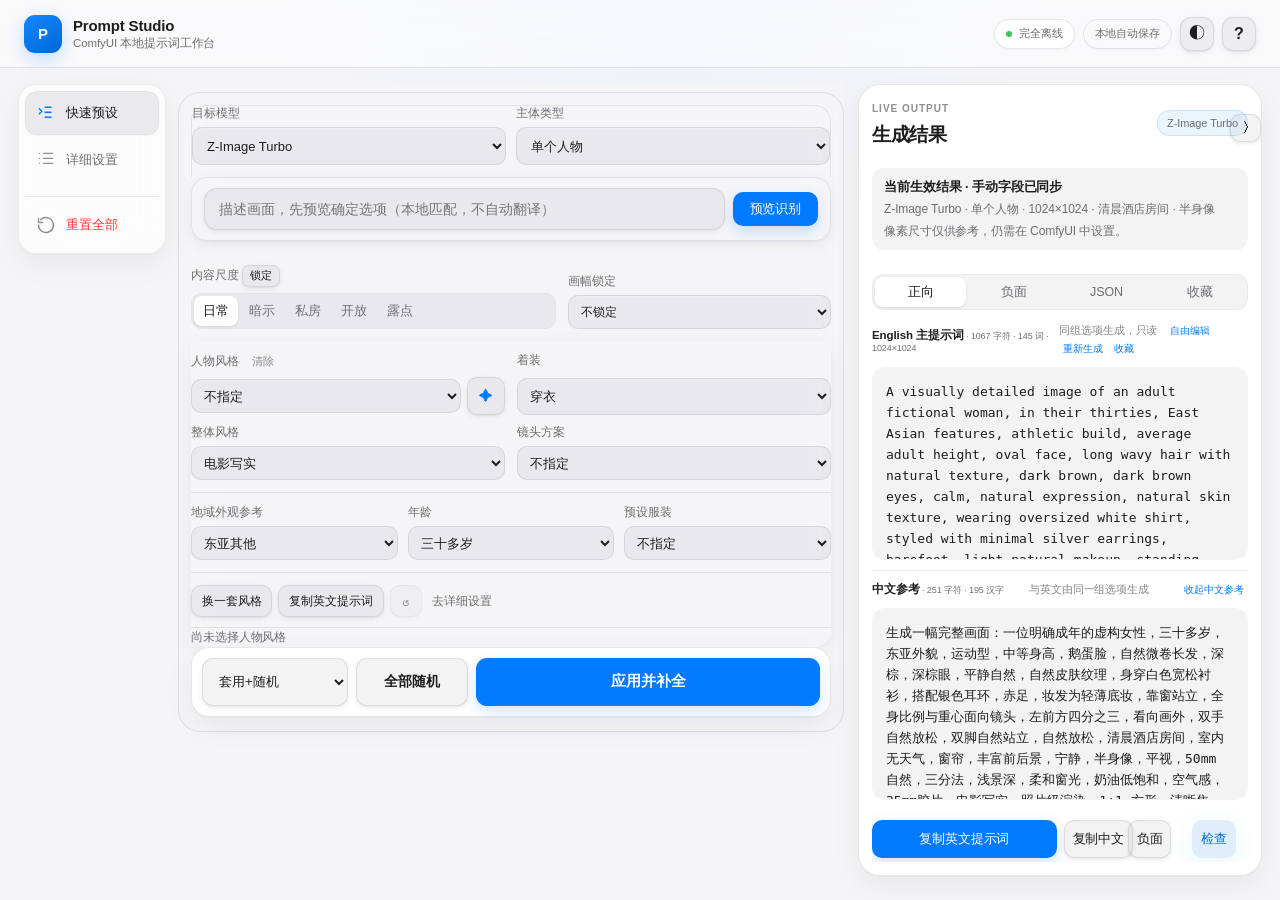
==== commit 0aa995cb: "feat: refine prompt studio layout with Apple-style responsive UI" ====
--- a/index.html
+++ b/index.html
@@ -3,10 +3,12 @@
 <head>
   <meta charset="UTF-8">
   <meta name="viewport" content="width=device-width, initial-scale=1.0">
-  <meta name="color-scheme" content="dark">
+  <meta name="color-scheme" content="light dark">
   <title>ComfyUI Prompt Studio</title>
   <link rel="stylesheet" href="./styles.css?v=20261112-ux-1">
-<script>try{localStorage.setItem('promptStudio.detailsView.v1','true');}catch(e){}</script></head>
+  <link rel="stylesheet" href="./styles.apple.css?v=20261113-2">
+  <link rel="icon" href="data:image/svg+xml,%3Csvg xmlns=%27http://www.w3.org/2000/svg%27 viewBox=%270 0 64 64%27%3E%3Crect width=%2764%27 height=%2764%27 rx=%2716%27 fill=%27%23007aff%27/%3E%3Cpath d=%27M22 16h13c9 0 15 5 15 13s-6 13-15 13h-5v8h-8V16zm8 8v10h5c4 0 7-2 7-5s-3-5-7-5h-5z%27 fill=%27white%27/%3E%3C/svg%3E">
+</head>
 <body class="light details-mode">
   <div class="app-shell">
     <header class="topbar">
@@ -20,8 +22,8 @@
       <div class="topbar-actions">
         <span class="status-pill"><i></i>完全离线</span>
         <span class="status-pill muted" id="saveStatus" role="status">本地自动保存</span>
-        <button class="icon-button" id="themeButton" type="button" title="切换主题">◐</button>
-        <button class="icon-button" id="helpButton" type="button" title="使用说明">?</button>
+        <button class="icon-button" id="themeButton" type="button" title="切换主题" aria-label="切换浅色或深色主题">◐</button>
+        <button class="icon-button" id="helpButton" type="button" title="使用说明" aria-label="打开使用说明">?</button>
       </div>
     </header>
 
@@ -91,7 +93,7 @@
                 <span>人物风格 <button class="text-button" id="clearStyleButton" type="button" title="清除当前人物风格">清除</button></span>
                 <div class="quick-style-select-row">
                   <select id="stylePreset" data-state></select>
-                  <button class="icon-button style-inspire-button" id="styleInspireButton" type="button" title="风格灵感：点卡片直接套用，Alt+单击仅选入" aria-haspopup="true" aria-expanded="false">✦</button>
+                  <button class="icon-button style-inspire-button" id="styleInspireButton" type="button" aria-label="打开风格灵感" title="风格灵感：点卡片直接套用，Alt+单击仅选入" aria-haspopup="true" aria-expanded="false">✦</button>
                 </div>
                 <div class="style-inspire-pop" id="styleInspirePop" hidden>
                   <div class="style-inspire-pop-head">
@@ -156,7 +158,7 @@
               <div class="quick-look-actions-secondary">
                 <button class="button secondary small" id="randomButton" type="button" title="只重抽顶部的人物、风格、造型和镜头，其他字段不动">换一套风格</button>
                 <button class="button secondary small" id="quickCopyPrompt" type="button">复制英文提示词</button>
-                <button class="icon-button" id="undoButton" type="button" disabled title="撤销上一次套用或随机">↺</button>
+                <button class="icon-button" id="undoButton" type="button" disabled aria-label="撤销上一次套用或随机" title="撤销上一次套用或随机">↺</button>
                 <button class="text-button danger" id="deleteStylePresetButton" type="button">删除</button>
                 <button class="text-button" id="quickGoDetail" type="button">去详细设置</button>
               </div>
@@ -1321,7 +1323,7 @@
           <div class="output-meta">
             <span class="output-size" id="outputSize"></span>
             <span class="output-model" id="outputModel">Z-Image Turbo</span>
-            <button class="icon-button" id="outputToggle" type="button" title="折叠 / 展开结果面板">⟩</button>
+            <button class="icon-button" id="outputToggle" type="button" aria-label="折叠或展开结果面板" title="折叠 / 展开结果面板">⟩</button>
           </div>
           <span class="output-collapsed-label">结果</span>
         </div>
@@ -1429,16 +1431,5 @@
 
   <script src="./data/prompts.js?v=20261112-ux-1"></script>
   <script src="./app.js?v=20261112-ux-1"></script>
-<script>
-window.addEventListener('load',()=>{setTimeout(()=>{
-  const tools=document.querySelector('.ux-detail-tools');
-  const fold=document.querySelector('.ux-search-fold');
-  const fc=document.querySelector('.workspace > .form-card.is-active');
-  const ts=document.querySelector('.workspace > .top-stack');
-  const wb=document.querySelector('.wizard-bar');
-  const tr=tools?tools.getBoundingClientRect():null;
-  const fr=fc?fc.getBoundingClientRect():null;
-  document.title='M4|tools.h='+(tr?Math.round(tr.height):'NA')+'|tools.top='+(tr?Math.round(tr.top):'NA')+'|fold.open='+(fold?fold.open:'NA')+'|fc.id='+(fc?fc.id:'NA')+'|fc.top='+(fr?Math.round(fr.top):'NA')+'|fc.h='+(fr?Math.round(fr.height):'NA')+'|fc.bottom='+(fr?Math.round(fr.bottom):'NA')+'|ts.h='+(ts?Math.round(ts.getBoundingClientRect().height):'NA')+'|wb.h='+(wb?Math.round(wb.getBoundingClientRect().height):'NA')+'|vh='+innerHeight+'|docScroll='+document.documentElement.scrollHeight;
-},800);});
-</script></body>
+</body>
 </html>
--- a/styles.apple.css
+++ b/styles.apple.css
@@ -0,0 +1,1422 @@
+/*
+ * APPLE-LAYOUT-2026-11-13
+ * 单一最终覆盖层：只统一视觉、布局、响应式和交互反馈。
+ * 删除本文件及 index.html 中对应 link 即可完整回退。
+ */
+
+:root {
+  --apple-blue: #007aff;
+  --apple-blue-hover: #006ee6;
+  --apple-red: #ff3b30;
+  --apple-bg: #f5f5f7;
+  --apple-surface: rgba(255, 255, 255, 0.94);
+  --apple-surface-solid: #ffffff;
+  --apple-fill: rgba(118, 118, 128, 0.09);
+  --apple-fill-strong: rgba(118, 118, 128, 0.14);
+  --apple-border: rgba(60, 60, 67, 0.12);
+  --apple-border-strong: rgba(60, 60, 67, 0.2);
+  --apple-text: #1d1d1f;
+  --apple-secondary: #6e6e73;
+  --apple-tertiary: #8e8e93;
+  --apple-shadow-card: 0 1px 2px rgba(0, 0, 0, 0.04), 0 10px 30px rgba(0, 0, 0, 0.055);
+  --apple-shadow-float: 0 12px 38px rgba(0, 0, 0, 0.12);
+  --apple-radius-xl: 22px;
+  --apple-radius-lg: 18px;
+  --apple-radius-md: 13px;
+  --apple-radius-sm: 10px;
+  --accent: var(--apple-blue);
+  --accent-strong: var(--apple-blue-hover);
+  --accent-soft: rgba(0, 122, 255, 0.1);
+  --surface: var(--apple-surface);
+  --surface-2: var(--apple-fill);
+  --surface-3: var(--apple-fill-strong);
+  --surface-hover: rgba(118, 118, 128, 0.16);
+  --line: var(--apple-border);
+  --line-strong: var(--apple-border-strong);
+  --text: var(--apple-text);
+  --muted: var(--apple-secondary);
+  --muted-2: var(--apple-tertiary);
+  --danger: var(--apple-red);
+  --shadow: var(--apple-shadow-card);
+  --topbar-height: 68px;
+  color-scheme: light;
+}
+
+body:not(.light) {
+  --apple-bg: #000000;
+  --apple-surface: rgba(28, 28, 30, 0.94);
+  --apple-surface-solid: #1c1c1e;
+  --apple-fill: rgba(118, 118, 128, 0.18);
+  --apple-fill-strong: rgba(118, 118, 128, 0.26);
+  --apple-border: rgba(255, 255, 255, 0.12);
+  --apple-border-strong: rgba(255, 255, 255, 0.2);
+  --apple-text: #f5f5f7;
+  --apple-secondary: #aeaeb2;
+  --apple-tertiary: #8e8e93;
+  --apple-shadow-card: 0 1px 2px rgba(0, 0, 0, 0.4), 0 12px 34px rgba(0, 0, 0, 0.32);
+  --apple-shadow-float: 0 16px 44px rgba(0, 0, 0, 0.52);
+  color-scheme: dark;
+}
+
+html {
+  background: var(--apple-bg);
+  scrollbar-color: rgba(110, 110, 115, 0.38) transparent;
+  scrollbar-width: thin;
+}
+
+body,
+body.light {
+  min-height: 100vh;
+  color: var(--apple-text);
+  font-family: -apple-system, BlinkMacSystemFont, "SF Pro Display", "SF Pro Text", "Segoe UI Variable", "Microsoft YaHei UI", "PingFang SC", sans-serif;
+  background:
+    radial-gradient(circle at 52% -20%, rgba(0, 122, 255, 0.055), transparent 35%),
+    var(--apple-bg);
+  -webkit-font-smoothing: antialiased;
+  text-rendering: optimizeLegibility;
+}
+
+* {
+  scrollbar-color: rgba(110, 110, 115, 0.35) transparent;
+  scrollbar-width: thin;
+}
+
+::selection {
+  color: #fff;
+  background: rgba(0, 122, 255, 0.78);
+}
+
+button,
+select,
+input,
+textarea {
+  border-radius: var(--apple-radius-sm);
+  box-shadow: none;
+}
+
+button,
+.button,
+.icon-button,
+.text-button,
+select,
+input,
+textarea,
+.rail-item,
+.tab {
+  transition: background-color 150ms ease, border-color 150ms ease, color 150ms ease, box-shadow 150ms ease, transform 150ms ease, opacity 150ms ease;
+}
+
+button:focus-visible,
+select:focus-visible,
+input:focus-visible,
+textarea:focus-visible,
+[role="tab"]:focus-visible {
+  outline: 3px solid rgba(0, 122, 255, 0.24) !important;
+  outline-offset: 2px;
+}
+
+button:active:not(:disabled),
+.button:active:not(:disabled),
+.rail-item:active {
+  transform: scale(0.985);
+}
+
+button:disabled,
+.button:disabled,
+select:disabled,
+input:disabled,
+textarea:disabled {
+  cursor: not-allowed;
+  opacity: 0.48;
+}
+
+.app-shell {
+  width: 100%;
+  min-height: 100vh;
+}
+
+.topbar {
+  position: sticky;
+  top: 0;
+  z-index: 100;
+  width: 100%;
+  height: var(--topbar-height);
+  padding: 0 24px;
+  border-bottom: 1px solid var(--apple-border);
+  background: rgba(250, 250, 252, 0.78) !important;
+  box-shadow: none;
+  backdrop-filter: saturate(180%) blur(24px);
+  -webkit-backdrop-filter: saturate(180%) blur(24px);
+}
+
+body:not(.light) .topbar {
+  background: rgba(16, 16, 18, 0.78) !important;
+}
+
+.brand {
+  gap: 11px;
+}
+
+.brand-mark {
+  width: 38px;
+  height: 38px;
+  border-radius: 11px;
+  color: #fff;
+  background: linear-gradient(145deg, #1488ff, #0066d6);
+  box-shadow: 0 6px 18px rgba(0, 122, 255, 0.22);
+}
+
+.brand strong {
+  color: var(--apple-text);
+  font-size: 15px;
+  font-weight: 650;
+  letter-spacing: -0.01em;
+}
+
+.brand span {
+  margin-top: 2px;
+  color: var(--apple-secondary);
+  font-size: 11.5px;
+}
+
+.topbar-actions {
+  gap: 8px;
+}
+
+.status-pill {
+  min-height: 30px;
+  padding: 0 11px;
+  border: 1px solid var(--apple-border);
+  border-radius: 999px;
+  color: var(--apple-secondary);
+  background: var(--apple-surface);
+  box-shadow: 0 1px 2px rgba(0, 0, 0, 0.035);
+}
+
+.status-pill i {
+  width: 6px;
+  height: 6px;
+  background: #34c759;
+}
+
+.topbar .icon-button {
+  width: 34px;
+  height: 34px;
+  border: 1px solid var(--apple-border);
+  border-radius: 11px;
+  color: var(--apple-secondary);
+  background: var(--apple-surface);
+}
+
+.topbar .icon-button:hover {
+  color: var(--apple-text);
+  background: var(--apple-fill-strong);
+}
+
+.main-grid {
+  display: grid;
+  grid-template-columns: 148px minmax(0, 1fr) 430px;
+  align-items: start;
+  gap: 16px;
+  width: 100%;
+  max-width: 1800px;
+  min-height: calc(100vh - var(--topbar-height));
+  margin: 0 auto;
+  padding: 16px 24px 24px;
+}
+
+.side-rail {
+  position: sticky;
+  top: calc(var(--topbar-height) + 16px);
+  z-index: 20;
+  width: 148px;
+  min-width: 0;
+  height: auto;
+  padding: 6px;
+  overflow: hidden;
+  border: 1px solid var(--apple-border);
+  border-radius: var(--apple-radius-lg);
+  background: var(--apple-surface);
+  box-shadow: var(--apple-shadow-card);
+  backdrop-filter: blur(20px) saturate(160%);
+  -webkit-backdrop-filter: blur(20px) saturate(160%);
+}
+
+.side-rail-tabs,
+.side-rail-utils {
+  width: 100%;
+  gap: 3px;
+}
+
+.side-rail-utils {
+  margin-top: 6px;
+  padding-top: 6px;
+  border-top: 1px solid var(--apple-border);
+}
+
+.workspace-tab-thumb {
+  display: none;
+}
+
+.rail-item {
+  width: 100%;
+  min-height: 44px;
+  padding: 0 11px;
+  gap: 10px;
+  border: 0;
+  border-radius: 12px;
+  color: var(--apple-secondary);
+  background: transparent;
+  font-size: 13px;
+  font-weight: 500;
+  text-align: left;
+}
+
+.rail-item .rail-icon {
+  display: inline-grid;
+  flex: 0 0 20px;
+  place-items: center;
+  color: var(--apple-tertiary);
+}
+
+.rail-item:hover {
+  color: var(--apple-text);
+  background: var(--apple-fill);
+}
+
+.rail-item.is-active {
+  color: var(--apple-text);
+  background: var(--apple-fill-strong);
+  box-shadow: inset 0 0 0 1px rgba(60, 60, 67, 0.04), 0 1px 2px rgba(0, 0, 0, 0.04);
+}
+
+.rail-item.is-active .rail-icon {
+  color: var(--apple-blue);
+}
+
+.rail-reset,
+.rail-reset:hover {
+  color: var(--apple-red);
+}
+
+.workspace {
+  container-type: inline-size;
+  display: flex;
+  flex-direction: column;
+  gap: 14px;
+  width: 100%;
+  min-width: 0;
+  max-width: none;
+  padding: 0;
+  overflow: visible;
+}
+
+.top-stack {
+  display: flex;
+  flex-direction: column;
+  gap: 12px;
+  min-width: 0;
+}
+
+.command-bar,
+.form-card,
+.output-panel,
+.wizard-bar,
+.ux-detail-tools,
+#quickApplyBar,
+#detailApplyBar {
+  border: 1px solid var(--apple-border) !important;
+  background: var(--apple-surface) !important;
+  box-shadow: var(--apple-shadow-card) !important;
+  backdrop-filter: blur(20px) saturate(150%);
+  -webkit-backdrop-filter: blur(20px) saturate(150%);
+}
+
+.command-bar {
+  display: block;
+  width: 100%;
+  min-width: 0;
+  padding: 12px !important;
+  overflow: visible;
+  border-radius: var(--apple-radius-xl) !important;
+}
+
+.cmd-main {
+  display: grid;
+  grid-template-columns: minmax(0, 1fr) auto;
+  gap: 8px;
+  margin: 0 0 12px !important;
+}
+
+.cmd-main input {
+  min-height: 42px !important;
+  padding: 0 14px !important;
+  border: 1px solid var(--apple-border) !important;
+  border-radius: var(--apple-radius-md) !important;
+  color: var(--apple-text) !important;
+  background: var(--apple-fill) !important;
+}
+
+.cmd-main input:hover {
+  background: var(--apple-fill-strong) !important;
+}
+
+.cmd-main input:focus {
+  border-color: rgba(0, 122, 255, 0.5) !important;
+  background: var(--apple-surface-solid) !important;
+  box-shadow: 0 0 0 3px rgba(0, 122, 255, 0.12) !important;
+}
+
+.button,
+.icon-button,
+.text-button {
+  border-radius: var(--apple-radius-sm);
+  font-weight: 550;
+}
+
+.button.primary {
+  border-color: transparent !important;
+  color: #fff !important;
+  background: var(--apple-blue) !important;
+  box-shadow: 0 5px 14px rgba(0, 122, 255, 0.2) !important;
+}
+
+.button.primary:hover {
+  background: var(--apple-blue-hover) !important;
+  box-shadow: 0 7px 18px rgba(0, 122, 255, 0.25) !important;
+  transform: translateY(-1px);
+}
+
+.button.secondary,
+.button.ghost,
+.icon-button {
+  border: 1px solid var(--apple-border) !important;
+  color: var(--apple-text) !important;
+  background: var(--apple-fill) !important;
+}
+
+.button.secondary:hover,
+.button.ghost:hover,
+.icon-button:hover {
+  border-color: var(--apple-border-strong) !important;
+  background: var(--apple-fill-strong) !important;
+}
+
+.text-button {
+  color: var(--apple-blue);
+}
+
+.text-button:hover {
+  color: var(--apple-blue-hover);
+  background: rgba(0, 122, 255, 0.08);
+}
+
+.text-button.danger {
+  color: var(--apple-red);
+}
+
+.ux-quick-context {
+  display: grid;
+  grid-template-columns: repeat(2, minmax(0, 1fr));
+  gap: 10px;
+  margin: 0;
+  padding: 0 0 12px;
+  border-bottom: 1px solid var(--apple-border);
+}
+
+.ux-quick-context label,
+.quick-look-field,
+.cmd-group,
+.field {
+  color: var(--apple-secondary);
+}
+
+.ux-quick-context label,
+.quick-look-field,
+.cmd-group {
+  gap: 6px;
+}
+
+.ux-quick-context label > span,
+.quick-look-field > span,
+.cmd-label,
+.field > span,
+.chip-heading > span {
+  color: var(--apple-secondary);
+  font-size: 11.5px !important;
+  font-weight: 540;
+  letter-spacing: 0;
+}
+
+.ux-quick-context select,
+.quick-look-field select,
+.cmd-group select,
+.field select,
+.field input,
+.field textarea,
+.ux-search-body input[type="search"] {
+  min-height: 38px;
+  border: 1px solid var(--apple-border) !important;
+  border-radius: var(--apple-radius-sm) !important;
+  color: var(--apple-text) !important;
+  background-color: var(--apple-fill) !important;
+  box-shadow: inset 0 1px 0 rgba(255, 255, 255, 0.12) !important;
+}
+
+.ux-quick-context select:hover,
+.quick-look-field select:hover,
+.cmd-group select:hover,
+.field select:hover,
+.field input:hover,
+.field textarea:hover {
+  border-color: var(--apple-border-strong) !important;
+  background-color: var(--apple-fill-strong) !important;
+}
+
+.ux-quick-context select:focus,
+.quick-look-field select:focus,
+.cmd-group select:focus,
+.field select:focus,
+.field input:focus,
+.field textarea:focus {
+  border-color: rgba(0, 122, 255, 0.48) !important;
+  background-color: var(--apple-surface-solid) !important;
+  box-shadow: 0 0 0 3px rgba(0, 122, 255, 0.11) !important;
+}
+
+.cmd-side {
+  display: grid !important;
+  grid-template-columns: minmax(0, 1.65fr) minmax(160px, 0.65fr) !important;
+  align-items: end;
+  gap: 12px !important;
+  margin: 0;
+  padding: 12px 0 !important;
+  border: 0 !important;
+  border-bottom: 1px solid var(--apple-border) !important;
+}
+
+.scale-switch,
+.tab-list,
+.workspace-tabs {
+  padding: 3px;
+  border: 0 !important;
+  border-radius: 11px !important;
+  background: var(--apple-fill) !important;
+  box-shadow: inset 0 0 0 1px rgba(60, 60, 67, 0.035) !important;
+}
+
+.scale-switch button,
+.tab,
+.workspace-tab {
+  min-height: 30px;
+  border: 0 !important;
+  border-radius: 8px !important;
+  color: var(--apple-secondary) !important;
+  background: transparent !important;
+  box-shadow: none !important;
+}
+
+.scale-switch button:hover,
+.tab:hover,
+.workspace-tab:hover {
+  color: var(--apple-text) !important;
+}
+
+.scale-switch button.is-on,
+.scale-switch button[aria-pressed="true"],
+.tab.active,
+.workspace-tab.is-active {
+  color: var(--apple-text) !important;
+  background: var(--apple-surface-solid) !important;
+  box-shadow: 0 1px 3px rgba(0, 0, 0, 0.11) !important;
+}
+
+.quick-look-bar {
+  display: block !important;
+  margin: 0 !important;
+  padding: 12px 0 0 !important;
+  border: 0 !important;
+  background: transparent !important;
+}
+
+.quick-look-primary {
+  display: grid;
+  grid-template-columns: repeat(4, minmax(0, 1fr));
+  gap: 10px;
+}
+
+#quickMore {
+  margin-top: 12px !important;
+  padding-top: 12px !important;
+  border-top: 1px solid var(--apple-border) !important;
+}
+
+#quickMore .quick-look-secondary {
+  display: grid;
+  grid-template-columns: repeat(3, minmax(0, 1fr)) !important;
+  gap: 10px;
+}
+
+.quick-style-select-row {
+  gap: 6px;
+}
+
+.style-inspire-button {
+  width: 38px;
+  min-width: 38px;
+  height: 38px;
+  color: var(--apple-blue) !important;
+}
+
+.quick-look-actions {
+  display: flex !important;
+  align-items: center;
+  gap: 8px !important;
+  margin-top: 12px;
+  padding-top: 12px !important;
+  border-top: 1px solid var(--apple-border) !important;
+}
+
+.quick-look-summary {
+  min-height: 18px;
+  margin-top: 10px;
+  padding: 0 !important;
+  color: var(--apple-secondary);
+}
+
+#quickApplyBar,
+#detailApplyBar {
+  align-items: stretch;
+  width: 100% !important;
+  min-width: 0;
+  margin: 0 !important;
+  padding: 10px !important;
+  gap: 8px !important;
+  border-radius: var(--apple-radius-lg) !important;
+}
+
+#quickApplyBar select {
+  height: 46px;
+  padding: 0 34px 0 12px;
+  border: 1px solid var(--apple-border) !important;
+  border-radius: 11px !important;
+  color: var(--apple-text);
+  background-color: var(--apple-fill) !important;
+}
+
+#quickApplyBar .button,
+#detailApplyBar .button {
+  min-height: 46px !important;
+  border-radius: 11px !important;
+}
+
+#quickApplyBar #randomAllButton {
+  min-width: 112px;
+}
+
+#quickApplyBar #applyQuickButton,
+#detailApplyBar #applyDetailButton {
+  flex: 1 1 260px;
+  font-size: 14.5px;
+  letter-spacing: 0;
+}
+
+.wizard-bar {
+  width: 100%;
+  padding: 10px 12px !important;
+  border-radius: var(--apple-radius-lg) !important;
+}
+
+.wizard-nav-row,
+.wizard-status-row {
+  min-height: 34px;
+}
+
+.wizard-steps,
+.wizard-categories {
+  gap: 4px;
+}
+
+.wizard-step,
+.wizard-category {
+  min-height: 30px;
+  padding: 0 10px;
+  border-radius: 9px;
+}
+
+.wizard-step.is-active,
+.wizard-category.is-active {
+  color: #fff !important;
+  background: var(--apple-blue) !important;
+  box-shadow: 0 3px 10px rgba(0, 122, 255, 0.18) !important;
+}
+
+.ux-detail-tools {
+  width: 100%;
+  overflow: hidden;
+  border-radius: var(--apple-radius-md) !important;
+}
+
+.ux-detail-tools .ux-search-fold > summary {
+  min-height: 42px;
+  padding: 0 13px !important;
+}
+
+.ux-search-body {
+  border-top: 1px solid var(--apple-border) !important;
+}
+
+.form-card {
+  width: 100%;
+  min-width: 0;
+  padding: 18px !important;
+  border-radius: var(--apple-radius-xl) !important;
+}
+
+.form-card .card-heading {
+  margin-bottom: 16px;
+  padding-bottom: 12px;
+  border-bottom: 1px solid var(--apple-border);
+}
+
+.form-card .card-heading h2 {
+  color: var(--apple-text);
+  font-size: 18px;
+  font-weight: 650;
+  letter-spacing: -0.015em;
+}
+
+.form-card .card-heading p,
+.hint,
+.aux-note,
+.backup-hint {
+  color: var(--apple-secondary);
+  line-height: 1.55;
+}
+
+.control-grid {
+  gap: 14px !important;
+}
+
+.chip-group {
+  gap: 7px;
+}
+
+.chip,
+.ux-chip,
+.ux-search-item {
+  min-height: 32px;
+  padding: 6px 10px;
+  border: 1px solid var(--apple-border) !important;
+  border-radius: 10px !important;
+  color: var(--apple-text) !important;
+  background: var(--apple-fill) !important;
+  box-shadow: none !important;
+}
+
+.chip:hover,
+.ux-chip:hover,
+.ux-search-item:hover {
+  border-color: var(--apple-border-strong) !important;
+  background: var(--apple-fill-strong) !important;
+}
+
+.chip.is-selected,
+.chip[aria-pressed="true"] {
+  border-color: rgba(0, 122, 255, 0.28) !important;
+  color: var(--apple-blue) !important;
+  background: rgba(0, 122, 255, 0.1) !important;
+}
+
+.page-footer {
+  color: var(--apple-tertiary);
+}
+
+.output-panel {
+  position: sticky !important;
+  top: calc(var(--topbar-height) + 16px) !important;
+  display: flex;
+  flex-direction: column;
+  width: 100%;
+  min-width: 0;
+  height: calc(100vh - var(--topbar-height) - 32px) !important;
+  min-height: 560px;
+  max-height: 900px;
+  padding: 14px !important;
+  overflow: hidden !important;
+  border-radius: var(--apple-radius-xl) !important;
+}
+
+.output-header {
+  flex: 0 0 auto;
+  min-height: 56px;
+  padding: 0 0 10px !important;
+  border-bottom: 0 !important;
+}
+
+.output-header h2 {
+  margin-top: 3px;
+  color: var(--apple-text);
+  font-size: 19px;
+  font-weight: 650;
+  letter-spacing: -0.018em;
+}
+
+.eyebrow {
+  color: var(--apple-tertiary);
+  font-size: 10px !important;
+  font-weight: 650;
+  letter-spacing: 0.12em;
+}
+
+.output-meta {
+  gap: 7px;
+}
+
+.output-size,
+.output-model {
+  color: var(--apple-secondary);
+  white-space: nowrap;
+}
+
+.output-model {
+  max-width: 116px;
+  overflow: hidden;
+  text-overflow: ellipsis;
+  border: 1px solid rgba(0, 122, 255, 0.15);
+  background: rgba(0, 122, 255, 0.08);
+}
+
+#outputToggle {
+  width: 31px;
+  min-width: 31px;
+  height: 31px;
+  border-radius: 10px !important;
+}
+
+.ux-output-state {
+  flex: 0 0 auto;
+  gap: 4px;
+  margin: 0 0 12px;
+  padding: 10px 12px;
+  border: 0;
+  border-radius: 12px;
+  background: var(--apple-fill) !important;
+}
+
+.output-panel .tab-list {
+  flex: 0 0 auto;
+  width: 100%;
+  margin-bottom: 12px;
+}
+
+.output-panel .tab-panel.active {
+  flex: 1 1 auto;
+  min-height: 0;
+  overflow: auto;
+  overscroll-behavior: contain;
+}
+
+.output-toolbar {
+  gap: 8px;
+  color: var(--apple-secondary);
+}
+
+.output-text,
+body.light .output-text {
+  padding: 13px !important;
+  border: 1px solid transparent !important;
+  border-radius: 13px !important;
+  color: var(--apple-text) !important;
+  background: var(--apple-fill) !important;
+  box-shadow: none !important;
+  line-height: 1.62;
+}
+
+.output-text:not([readonly]):focus {
+  border-color: rgba(0, 122, 255, 0.4) !important;
+  background: var(--apple-surface-solid) !important;
+  box-shadow: 0 0 0 3px rgba(0, 122, 255, 0.1) !important;
+}
+
+.result-actions {
+  position: sticky;
+  bottom: 0;
+  z-index: 4;
+  flex: 0 0 auto;
+  gap: 7px;
+  margin-top: 10px;
+  padding-top: 10px;
+  background: linear-gradient(to bottom, transparent, var(--apple-surface) 24%);
+}
+
+.result-actions .button {
+  min-height: 38px;
+}
+
+.result-actions .button.primary {
+  flex: 1 1 auto;
+}
+
+.hint-box,
+.backup-hint,
+.saved-item,
+.review-summary {
+  border: 0 !important;
+  border-radius: 12px !important;
+  background: var(--apple-fill) !important;
+}
+
+.saved-actions {
+  gap: 8px;
+}
+
+.toast {
+  border: 1px solid var(--apple-border);
+  border-radius: 13px;
+  color: var(--apple-text);
+  background: rgba(255, 255, 255, 0.86);
+  box-shadow: var(--apple-shadow-float);
+  backdrop-filter: blur(22px) saturate(180%);
+  -webkit-backdrop-filter: blur(22px) saturate(180%);
+}
+
+body:not(.light) .toast {
+  background: rgba(36, 36, 38, 0.88);
+}
+
+.help-dialog,
+.review-dialog {
+  max-width: min(560px, calc(100vw - 32px));
+  border: 1px solid var(--apple-border);
+  border-radius: 22px;
+  color: var(--apple-text);
+  background: var(--apple-surface-solid);
+  box-shadow: 0 28px 90px rgba(0, 0, 0, 0.24);
+}
+
+.help-dialog::backdrop,
+.review-dialog::backdrop {
+  background: rgba(0, 0, 0, 0.28);
+  backdrop-filter: blur(8px);
+}
+
+body.details-mode .workspace {
+  display: flex !important;
+  flex-direction: column;
+  gap: 10px;
+  width: 100%;
+  max-height: calc(100vh - var(--topbar-height) - 40px) !important;
+  overflow: hidden !important;
+}
+
+body.details-mode .workspace > .top-stack {
+  flex: 0 0 auto;
+  min-width: 0;
+}
+
+body.details-mode .command-bar {
+  padding: 10px 12px !important;
+  border-radius: var(--apple-radius-lg) !important;
+}
+
+body.details-mode .workspace-mode-row {
+  min-width: 0;
+}
+
+body.details-mode .detail-preset-bar {
+  width: 100%;
+  min-width: 0;
+  gap: 8px;
+}
+
+body.details-mode .detail-preset-summary {
+  min-width: 0;
+  overflow: hidden;
+  text-overflow: ellipsis;
+  white-space: nowrap;
+}
+
+body.details-mode .workspace > .form-card.is-active {
+  flex: 1 1 auto;
+  width: 100%;
+  min-height: 160px;
+  margin: 0 !important;
+  padding: 18px !important;
+  overflow-x: hidden !important;
+  overflow-y: auto !important;
+  overscroll-behavior: contain;
+}
+
+body.details-mode #detailApplyBar {
+  display: flex;
+  flex: 0 0 auto;
+  align-self: stretch !important;
+  width: 100% !important;
+}
+
+body.details-mode .page-footer {
+  display: none;
+}
+
+body.output-collapsed .main-grid {
+  grid-template-columns: 148px minmax(0, 1fr) 58px !important;
+}
+
+body.output-collapsed .output-panel {
+  width: 58px !important;
+  min-width: 58px;
+  padding: 9px !important;
+}
+
+body.output-collapsed .output-header {
+  align-items: center;
+  justify-content: center;
+}
+
+body.output-collapsed .output-collapsed-label {
+  color: var(--apple-secondary);
+  font-weight: 600;
+}
+
+@container (max-width: 760px) {
+  .quick-look-primary {
+    grid-template-columns: repeat(2, minmax(0, 1fr));
+  }
+
+  #quickMore .quick-look-secondary {
+    grid-template-columns: repeat(3, minmax(0, 1fr)) !important;
+  }
+
+  .cmd-side {
+    grid-template-columns: minmax(0, 1fr) minmax(150px, 0.72fr) !important;
+  }
+}
+
+@container (max-width: 560px) {
+  .ux-quick-context,
+  .quick-look-primary,
+  #quickMore .quick-look-secondary,
+  .cmd-side {
+    grid-template-columns: 1fr !important;
+  }
+
+  .quick-look-actions {
+    flex-wrap: wrap;
+  }
+
+  .quick-look-actions #applyQuickButton {
+    width: 100%;
+    margin-left: 0;
+  }
+}
+
+@media (max-width: 1320px) {
+  .main-grid {
+    grid-template-columns: 146px minmax(0, 1fr) 404px;
+    gap: 14px;
+    padding-inline: 18px;
+  }
+
+  .output-panel {
+    padding: 13px !important;
+  }
+
+  .output-size {
+    display: none;
+  }
+}
+
+@media (max-width: 1180px) {
+  .main-grid,
+  body.output-collapsed .main-grid {
+    grid-template-columns: minmax(0, 1fr) !important;
+    grid-template-areas:
+      "rail"
+      "workspace"
+      "output";
+    width: 100%;
+    max-width: 920px;
+    min-height: 0;
+    padding: 12px 18px 28px;
+  }
+
+  .side-rail {
+    grid-area: rail;
+    position: static;
+    display: flex;
+    align-items: center;
+    width: 100%;
+    padding: 5px;
+    border-radius: 16px;
+  }
+
+  .side-rail-tabs {
+    display: flex;
+    flex: 1 1 auto;
+    gap: 3px;
+  }
+
+  .side-rail-utils {
+    display: flex;
+    flex: 0 0 auto;
+    width: auto;
+    margin: 0 0 0 6px;
+    padding: 0 0 0 6px;
+    border-top: 0;
+    border-left: 1px solid var(--apple-border);
+  }
+
+  .rail-item {
+    width: auto;
+    min-width: 132px;
+  }
+
+  .rail-reset {
+    min-width: 118px;
+  }
+
+  .workspace {
+    grid-area: workspace;
+  }
+
+  .output-panel,
+  body.output-collapsed .output-panel {
+    grid-area: output;
+    position: static !important;
+    width: 100% !important;
+    min-width: 0;
+    height: auto !important;
+    min-height: 680px;
+    max-height: none;
+    padding: 16px !important;
+  }
+
+  body.output-collapsed .output-panel {
+    min-height: 64px;
+  }
+
+  body.details-mode .workspace {
+    max-height: none !important;
+    overflow: visible !important;
+  }
+
+  body.details-mode .workspace > .form-card.is-active {
+    max-height: min(680px, calc(100vh - 240px));
+  }
+}
+
+@media (max-width: 760px) {
+  :root {
+    --topbar-height: 60px;
+  }
+
+  .topbar {
+    height: var(--topbar-height);
+    padding: 0 14px;
+  }
+
+  .brand-mark {
+    width: 34px;
+    height: 34px;
+  }
+
+  .brand span,
+  #saveStatus {
+    display: none;
+  }
+
+  .status-pill {
+    padding-inline: 9px;
+  }
+
+  .main-grid,
+  body.output-collapsed .main-grid {
+    gap: 10px;
+    padding: 10px 10px 22px;
+  }
+
+  .side-rail {
+    overflow-x: auto;
+  }
+
+  .side-rail-tabs {
+    min-width: max-content;
+  }
+
+  .rail-item,
+  .rail-reset {
+    min-width: auto;
+    padding-inline: 10px;
+  }
+
+  .rail-label {
+    white-space: nowrap;
+  }
+
+  .cmd-main {
+    grid-template-columns: 1fr;
+  }
+
+  .cmd-main .button {
+    min-height: 40px;
+  }
+
+  .ux-quick-context,
+  .quick-look-primary,
+  #quickMore .quick-look-secondary,
+  .cmd-side {
+    grid-template-columns: 1fr !important;
+  }
+
+  .quick-look-actions {
+    flex-wrap: wrap;
+  }
+
+  #quickApplyBar {
+    flex-wrap: wrap;
+  }
+
+  #quickApplyBar .quick-apply-mode,
+  #quickApplyBar .quick-apply-mode select {
+    width: 100%;
+  }
+
+  #quickApplyBar #randomAllButton {
+    flex: 1 1 120px;
+  }
+
+  #quickApplyBar #applyQuickButton {
+    flex: 2 1 180px;
+  }
+
+  .wizard-bar {
+    overflow-x: auto;
+  }
+
+  .wizard-nav-row,
+  .wizard-status-row {
+    min-width: 620px;
+  }
+
+  .form-card {
+    padding: 15px !important;
+  }
+
+  .control-grid.cols-2,
+  .control-grid.cols-3,
+  .control-grid.cols-4 {
+    grid-template-columns: 1fr !important;
+  }
+
+  .output-panel,
+  body.output-collapsed .output-panel {
+    min-height: 640px;
+    border-radius: 18px !important;
+  }
+
+  .output-header {
+    min-height: 52px;
+  }
+
+  .result-actions {
+    flex-wrap: wrap;
+  }
+
+  .result-actions .button.primary {
+    flex-basis: 100%;
+  }
+}
+
+@media (max-width: 460px) {
+  .topbar-actions .status-pill:first-child {
+    display: none;
+  }
+
+  .side-rail-utils {
+    margin-left: 3px;
+    padding-left: 3px;
+  }
+
+  .rail-item {
+    gap: 6px;
+    font-size: 12px;
+  }
+
+  .command-bar,
+  .output-panel,
+  .form-card {
+    border-radius: 16px !important;
+  }
+
+  .output-meta .output-model {
+    display: none;
+  }
+}
+
+@media (prefers-reduced-motion: reduce) {
+  *,
+  *::before,
+  *::after {
+    scroll-behavior: auto !important;
+    transition-duration: 0.01ms !important;
+    animation-duration: 0.01ms !important;
+    animation-iteration-count: 1 !important;
+  }
+}
+
+/* APPLE-LAYOUT-PATCH-1：消除历史宽度与栅格跨列规则 */
+.workspace {
+  align-items: stretch !important;
+}
+
+.top-stack,
+.command-bar {
+  align-self: stretch !important;
+  width: 100% !important;
+}
+
+.ux-quick-context {
+  grid-template-columns: repeat(2, minmax(0, 1fr)) !important;
+  padding: 0 0 12px !important;
+}
+
+.ux-quick-context > label {
+  grid-column: auto !important;
+  width: auto !important;
+  min-width: 0 !important;
+}
+
+.output-panel {
+  height: calc(100vh - var(--topbar-height) - 40px) !important;
+}
+
+@media (max-height: 760px) and (min-width: 1181px) {
+  .main-grid {
+    padding-top: 12px;
+    padding-bottom: 16px;
+  }
+
+  .side-rail,
+  .output-panel {
+    top: calc(var(--topbar-height) + 12px) !important;
+  }
+
+  .output-panel {
+    height: calc(100vh - var(--topbar-height) - 28px) !important;
+    min-height: 0;
+  }
+
+  .workspace,
+  body.details-mode .workspace {
+    max-height: calc(100vh - var(--topbar-height) - 28px) !important;
+  }
+
+  .command-bar {
+    padding: 10px !important;
+  }
+
+  .ux-quick-context {
+    gap: 8px;
+    padding-bottom: 9px !important;
+  }
+
+  .cmd-main {
+    margin-bottom: 8px !important;
+  }
+
+  .cmd-side {
+    gap: 8px !important;
+    padding: 8px 0 !important;
+  }
+
+  .quick-look-bar {
+    padding-top: 8px !important;
+  }
+
+  .quick-look-primary,
+  #quickMore .quick-look-secondary {
+    gap: 7px !important;
+  }
+
+  #quickMore {
+    margin-top: 8px !important;
+    padding-top: 8px !important;
+  }
+
+  .quick-look-actions {
+    margin-top: 8px;
+    padding-top: 8px !important;
+  }
+
+  .quick-look-summary {
+    margin-top: 6px;
+  }
+
+  #quickApplyBar {
+    padding: 8px !important;
+  }
+
+  #quickApplyBar .button,
+  #quickApplyBar select {
+    min-height: 42px !important;
+    height: 42px;
+  }
+}
+
+/* APPLE-LAYOUT-PATCH-2：暗色主题内部材质与文字一致性 */
+.command-bar .ux-quick-context,
+.command-bar .cmd-main,
+.command-bar .cmd-side,
+.command-bar .quick-look-bar,
+.command-bar #quickMore,
+.command-bar .quick-look-actions,
+.command-bar .quick-look-summary {
+  background: transparent !important;
+}
+
+.output-toolbar,
+.output-toolbar strong,
+#primaryPromptLabel,
+#promptStats,
+.bilingual-secondary-head,
+.bilingual-secondary-head strong {
+  color: var(--apple-secondary) !important;
+}
+
+.output-toolbar strong,
+#primaryPromptLabel,
+.bilingual-secondary-head strong {
+  color: var(--apple-text) !important;
+}
+
+body:not(.light) .command-bar,
+body:not(.light) .form-card,
+body:not(.light) .output-panel,
+body:not(.light) .wizard-bar,
+body:not(.light) .ux-detail-tools,
+body:not(.light) #quickApplyBar,
+body:not(.light) #detailApplyBar {
+  background: rgba(28, 28, 30, 0.96) !important;
+}
+
+body:not(.light) .cmd-main input:focus,
+body:not(.light) .ux-quick-context select:focus,
+body:not(.light) .quick-look-field select:focus,
+body:not(.light) .cmd-group select:focus,
+body:not(.light) .field select:focus,
+body:not(.light) .field input:focus,
+body:not(.light) .field textarea:focus {
+  background: #2c2c2e !important;
+}
+
+/* APPLE-LAYOUT-PATCH-3：窄屏工具文字保持完整 */
+.ux-reset,
+.card-heading .text-button,
+.result-actions .button,
+.quick-look-actions .button,
+.quick-look-actions .text-button {
+  width: max-content;
+  min-width: max-content;
+  white-space: nowrap;
+}
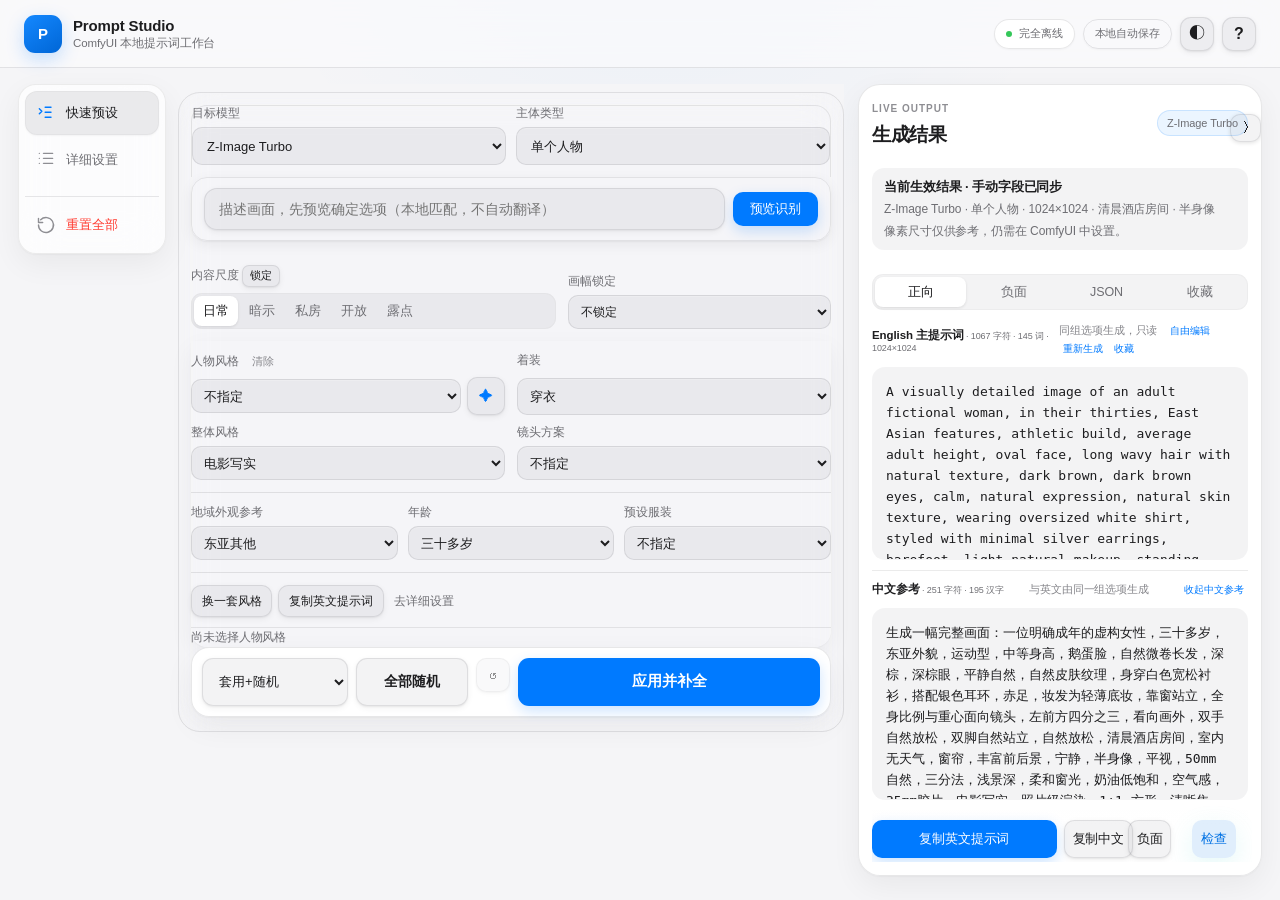
==== commit 208e3cdd: "feat: refine detailed settings workflow" ====
--- a/index.html
+++ b/index.html
@@ -158,7 +158,6 @@
               <div class="quick-look-actions-secondary">
                 <button class="button secondary small" id="randomButton" type="button" title="只重抽顶部的人物、风格、造型和镜头，其他字段不动">换一套风格</button>
                 <button class="button secondary small" id="quickCopyPrompt" type="button">复制英文提示词</button>
-                <button class="icon-button" id="undoButton" type="button" disabled aria-label="撤销上一次套用或随机" title="撤销上一次套用或随机">↺</button>
                 <button class="text-button danger" id="deleteStylePresetButton" type="button">删除</button>
                 <button class="text-button" id="quickGoDetail" type="button">去详细设置</button>
               </div>
@@ -217,7 +216,16 @@
                 <option value="fill">只补未选择项</option>
               </select>
             </label>
+            <label class="detail-random-scope" id="detailRandomScopeWrap">
+              <span class="sr-only">随机范围</span>
+              <select id="detailRandomScope" title="选择详细设置页的随机范围">
+                <option value="step">当前步骤</option>
+                <option value="unlocked" selected>未保护字段</option>
+                <option value="all">全部重新随机</option>
+              </select>
+            </label>
             <button class="button secondary" id="randomAllButton" type="button" title="随机所有字段：人物风格、造型、镜头、露点与其余细节全部重新随机">全部随机</button>
+            <button class="icon-button" id="undoButton" type="button" disabled aria-label="撤销上一次套用或随机" title="撤销上一次套用或随机">↺</button>
             <button class="button primary" id="applyQuickButton" type="button">套用当前</button>
           </div>
           <div class="workspace-mode-row">
@@ -235,7 +243,8 @@
               <button class="icon-button tiny" id="detailScaleLockButton" type="button" title="锁定尺度，防止误切" aria-pressed="false">锁定</button>
               <button class="button secondary small" id="detailPresetToggle" type="button">展开预设</button>
               <span class="detail-preset-summary" id="detailPresetSummary"></span>
-              <button class="text-button" id="detailResetButton" type="button">重置</button>
+              <span class="detail-protection-status" id="detailProtectionStatus" role="status">手动修改已保护</span>
+              <button class="text-button" id="detailResetButton" type="button">重置全部</button>
             </div>
             
           </div>
@@ -1305,7 +1314,12 @@
         </section>
 
         <div class="quick-apply-primary detail-apply-primary" id="detailApplyBar">
-          <button class="button primary" id="applyDetailButton" type="button">应用当前选择</button>
+          <div class="detail-apply-state">
+            <strong id="detailApplyState">当前字段已实时同步</strong>
+            <small>重新生成会按当前设置覆盖自由编辑的结果文本</small>
+          </div>
+          <button class="button secondary" id="detailReviewChangesButton" type="button">查看修改</button>
+          <button class="button primary" id="applyDetailButton" type="button">更新提示词结果</button>
         </div>
 
         <footer class="page-footer">
--- a/styles.apple.css
+++ b/styles.apple.css
@@ -1420,3 +1420,394 @@
   min-width: max-content;
   white-space: nowrap;
 }
+
+/* APPLE-DETAILS-4：详细设置的操作层级与渐进披露 */
+.detail-random-scope {
+  display: none;
+}
+
+body.details-mode #quickApplyBar {
+  align-items: center;
+  padding: 9px 10px !important;
+  border-color: color-mix(in srgb, var(--apple-border) 74%, transparent) !important;
+  background: color-mix(in srgb, var(--apple-surface) 90%, transparent) !important;
+  box-shadow: var(--apple-shadow-card) !important;
+  backdrop-filter: saturate(160%) blur(18px);
+}
+
+body.details-mode #quickApplyBar .detail-random-scope {
+  display: flex;
+  align-items: stretch;
+}
+
+body.details-mode #quickApplyBar .quick-apply-mode select,
+body.details-mode #quickApplyBar .detail-random-scope select {
+  min-height: 42px;
+  padding: 0 30px 0 11px;
+  border: 1px solid var(--apple-border);
+  border-radius: 10px;
+  color: var(--apple-text);
+  background: var(--apple-fill);
+}
+
+body.details-mode #quickApplyBar #randomAllButton,
+body.details-mode #quickApplyBar #applyQuickButton,
+body.details-mode #quickApplyBar #undoButton {
+  min-height: 42px !important;
+}
+
+body.details-mode #quickApplyBar #applyQuickButton {
+  flex: 0 1 190px;
+  min-width: 126px;
+  white-space: nowrap;
+  color: var(--apple-blue) !important;
+  border: 1px solid color-mix(in srgb, var(--apple-blue) 28%, var(--apple-border)) !important;
+  background: color-mix(in srgb, var(--apple-blue) 9%, var(--apple-surface-solid)) !important;
+  box-shadow: none !important;
+}
+
+body.details-mode #quickApplyBar #applyQuickButton:hover {
+  transform: none;
+  background: color-mix(in srgb, var(--apple-blue) 14%, var(--apple-surface-solid)) !important;
+}
+
+.detail-protection-status {
+  display: inline-flex;
+  flex: 0 0 auto;
+  align-items: center;
+  gap: 6px;
+  color: var(--apple-secondary);
+  font-size: 11.5px;
+  white-space: nowrap;
+}
+
+.detail-protection-status::before {
+  width: 7px;
+  height: 7px;
+  border-radius: 50%;
+  background: #34c759;
+  box-shadow: 0 0 0 3px color-mix(in srgb, #34c759 14%, transparent);
+  content: "";
+}
+
+body.details-mode .detail-preset-bar {
+  min-height: 40px;
+  padding: 3px 4px;
+}
+
+body.details-mode #detailResetButton {
+  flex: 0 0 auto;
+  color: var(--apple-red);
+  white-space: nowrap;
+}
+
+body.details-mode .wizard-bar {
+  position: relative;
+  grid-template-columns: minmax(0, 1fr);
+  overflow: visible;
+  border: 1px solid color-mix(in srgb, var(--apple-border) 78%, transparent) !important;
+  background: color-mix(in srgb, var(--apple-surface) 91%, transparent) !important;
+  box-shadow: var(--apple-shadow-card);
+  backdrop-filter: saturate(160%) blur(18px);
+}
+
+body.details-mode .wizard-step,
+body.details-mode .wizard-category {
+  position: relative;
+  color: var(--apple-secondary) !important;
+  background: transparent !important;
+  box-shadow: none !important;
+}
+
+body.details-mode .wizard-step:hover,
+body.details-mode .wizard-category:hover {
+  color: var(--apple-text) !important;
+  background: var(--apple-fill) !important;
+}
+
+body.details-mode .wizard-step.is-active,
+body.details-mode .wizard-category.is-active {
+  color: var(--apple-blue) !important;
+  background: color-mix(in srgb, var(--apple-blue) 11%, transparent) !important;
+  box-shadow: inset 0 0 0 1px color-mix(in srgb, var(--apple-blue) 16%, transparent) !important;
+}
+
+body.details-mode .wizard-step.has-warn::after,
+body.details-mode .wizard-step.has-fail::after {
+  position: absolute;
+  top: 5px;
+  right: 5px;
+  width: 6px;
+  height: 6px;
+  border: 1px solid color-mix(in srgb, var(--apple-surface-solid) 75%, transparent);
+  border-radius: 50%;
+  content: "";
+}
+
+body.details-mode .wizard-step.has-warn::after {
+  background: #ff9f0a;
+}
+
+body.details-mode .wizard-step.has-fail::after {
+  background: var(--apple-red);
+}
+
+body.details-mode .ux-detail-tools {
+  position: absolute;
+  z-index: 30;
+  top: 7px;
+  right: 9px;
+  width: auto;
+  overflow: visible;
+  border: 0 !important;
+  background: transparent !important;
+  box-shadow: none !important;
+}
+
+body.details-mode .ux-detail-tools .ux-search-fold > summary {
+  display: flex;
+  min-height: 30px;
+  padding: 0 10px !important;
+  border: 1px solid var(--apple-border);
+  border-radius: 9px;
+  color: var(--apple-secondary);
+  background: color-mix(in srgb, var(--apple-surface-solid) 92%, transparent);
+  cursor: pointer;
+}
+
+body.details-mode .ux-detail-tools .ux-search-fold:not([open]) > .ux-search-body {
+  display: none !important;
+}
+
+body.details-mode .ux-detail-tools .ux-search-fold[open] {
+  width: min(620px, calc(100vw - 420px));
+  min-width: 420px;
+  overflow: hidden;
+  border: 1px solid var(--apple-border);
+  border-radius: 14px;
+  background: var(--apple-surface-solid);
+  box-shadow: 0 18px 55px rgba(0, 0, 0, 0.2);
+}
+
+body.details-mode .ux-detail-tools .ux-search-fold[open] > summary {
+  border: 0;
+  border-bottom: 1px solid var(--apple-border);
+  border-radius: 0;
+  background: transparent;
+}
+
+body.details-mode .ux-detail-tools .ux-search-body {
+  max-height: min(56vh, 560px);
+  overflow: auto;
+  background: var(--apple-surface-solid);
+}
+
+body.details-mode .workspace > .form-card.is-active {
+  border: 1px solid var(--apple-border) !important;
+  background: var(--apple-surface-solid) !important;
+  box-shadow: var(--apple-shadow-card) !important;
+}
+
+body.details-mode .form-card .card-heading {
+  position: sticky;
+  z-index: 8;
+  top: -18px;
+  display: grid;
+  grid-template-columns: minmax(0, 1fr) auto;
+  gap: 3px 14px;
+  margin: -18px -18px 16px;
+  padding: 16px 18px 13px;
+  background: color-mix(in srgb, var(--apple-surface-solid) 94%, transparent);
+  backdrop-filter: blur(16px);
+}
+
+body.details-mode .form-card .card-heading h2,
+body.details-mode .form-card .card-heading p {
+  grid-column: 1;
+  margin: 0;
+}
+
+body.details-mode .form-card .card-heading .text-button {
+  grid-column: 2;
+  grid-row: 1 / span 2;
+  align-self: center;
+  padding: 6px 9px;
+  border-radius: 8px;
+  color: var(--apple-secondary);
+  background: var(--apple-fill);
+}
+
+body.details-mode label.field {
+  position: relative;
+}
+
+body.details-mode label.field.is-modified::before {
+  position: absolute;
+  z-index: 2;
+  top: 7px;
+  left: -7px;
+  width: 6px;
+  height: 6px;
+  border-radius: 50%;
+  background: var(--apple-blue);
+  box-shadow: 0 0 0 3px color-mix(in srgb, var(--apple-blue) 12%, transparent);
+  content: "";
+}
+
+body.details-mode label.field .ux-reset {
+  position: absolute;
+  z-index: 3;
+  top: -3px;
+  right: 0;
+  padding: 2px 5px;
+  border-radius: 6px;
+  opacity: 0;
+  pointer-events: none;
+  transform: translateY(2px);
+  transition: opacity 150ms ease, transform 150ms ease;
+}
+
+body.details-mode label.field:hover .ux-reset,
+body.details-mode label.field:focus-within .ux-reset,
+body.details-mode label.field.is-modified .ux-reset {
+  opacity: 1;
+  pointer-events: auto;
+  transform: translateY(0);
+}
+
+body.details-mode #detailApplyBar {
+  align-items: center;
+  gap: 10px;
+  min-height: 66px;
+  padding: 9px 10px 9px 14px !important;
+  border: 1px solid color-mix(in srgb, var(--apple-border) 80%, transparent) !important;
+  background: color-mix(in srgb, var(--apple-surface) 90%, transparent) !important;
+  box-shadow: var(--apple-shadow-float) !important;
+  backdrop-filter: saturate(160%) blur(20px);
+}
+
+.detail-apply-state {
+  display: flex;
+  flex: 1 1 auto;
+  min-width: 0;
+  flex-direction: column;
+  gap: 2px;
+}
+
+.detail-apply-state strong {
+  color: var(--apple-text);
+  font-size: 13px;
+  font-weight: 650;
+}
+
+.detail-apply-state small {
+  overflow: hidden;
+  color: var(--apple-secondary);
+  font-size: 11px;
+  text-overflow: ellipsis;
+  white-space: nowrap;
+}
+
+body.details-mode #detailApplyBar #detailReviewChangesButton {
+  flex: 0 0 auto;
+}
+
+body.details-mode #detailApplyBar #applyDetailButton {
+  flex: 0 0 auto;
+  min-width: 190px;
+  box-shadow: 0 6px 16px color-mix(in srgb, var(--apple-blue) 24%, transparent) !important;
+}
+
+body:not(.light).details-mode .ux-detail-tools .ux-search-fold[open],
+body:not(.light).details-mode .ux-detail-tools .ux-search-body,
+body:not(.light).details-mode .workspace > .form-card.is-active {
+  background: #1c1c1e !important;
+}
+
+@media (max-width: 980px) {
+  body.details-mode #quickApplyBar {
+    flex-wrap: wrap;
+  }
+
+  body.details-mode #quickApplyBar #applyQuickButton {
+    flex: 1 1 180px;
+  }
+
+  body.details-mode .detail-protection-status {
+    display: none;
+  }
+
+  body.details-mode .ux-detail-tools .ux-search-fold[open] {
+    width: min(560px, calc(100vw - 80px));
+    min-width: 0;
+  }
+}
+
+@media (max-width: 720px) {
+  body.details-mode .wizard-bar,
+  body.details-mode .wizard-nav-row,
+  body.details-mode .wizard-status-row,
+  body.details-mode .wizard-category-group,
+  body.details-mode .wizard-steps,
+  body.details-mode .wizard-categories {
+    width: 100%;
+    min-width: 0;
+    max-width: 100%;
+  }
+
+  body.details-mode .wizard-steps,
+  body.details-mode .wizard-categories {
+    flex-wrap: nowrap;
+    overflow-x: auto;
+    overscroll-behavior-inline: contain;
+    scrollbar-width: none;
+  }
+
+  body.details-mode .wizard-steps::-webkit-scrollbar,
+  body.details-mode .wizard-categories::-webkit-scrollbar {
+    display: none;
+  }
+
+  body.details-mode .wizard-step,
+  body.details-mode .wizard-category {
+    flex: 0 0 auto;
+  }
+
+  body.details-mode .ux-detail-tools {
+    position: static;
+    width: 100%;
+    min-width: 0;
+    max-width: 100%;
+    margin-top: 6px;
+  }
+
+  body.details-mode .ux-detail-tools .ux-search-fold {
+    width: 100%;
+    min-width: 0;
+    max-width: 100%;
+  }
+
+  body.details-mode .ux-detail-tools .ux-search-body,
+  body.details-mode .ux-detail-tools .ux-search-body > label {
+    width: 100%;
+    min-width: 0;
+    max-width: 100%;
+  }
+
+  body.details-mode .ux-detail-tools .ux-search-fold[open] {
+    width: 100%;
+  }
+
+  body.details-mode #detailApplyBar {
+    flex-wrap: wrap;
+  }
+
+  body.details-mode #detailApplyBar .detail-apply-state {
+    flex-basis: 100%;
+  }
+
+  body.details-mode #detailApplyBar #applyDetailButton {
+    flex: 1 1 180px;
+    min-width: 0;
+  }
+}
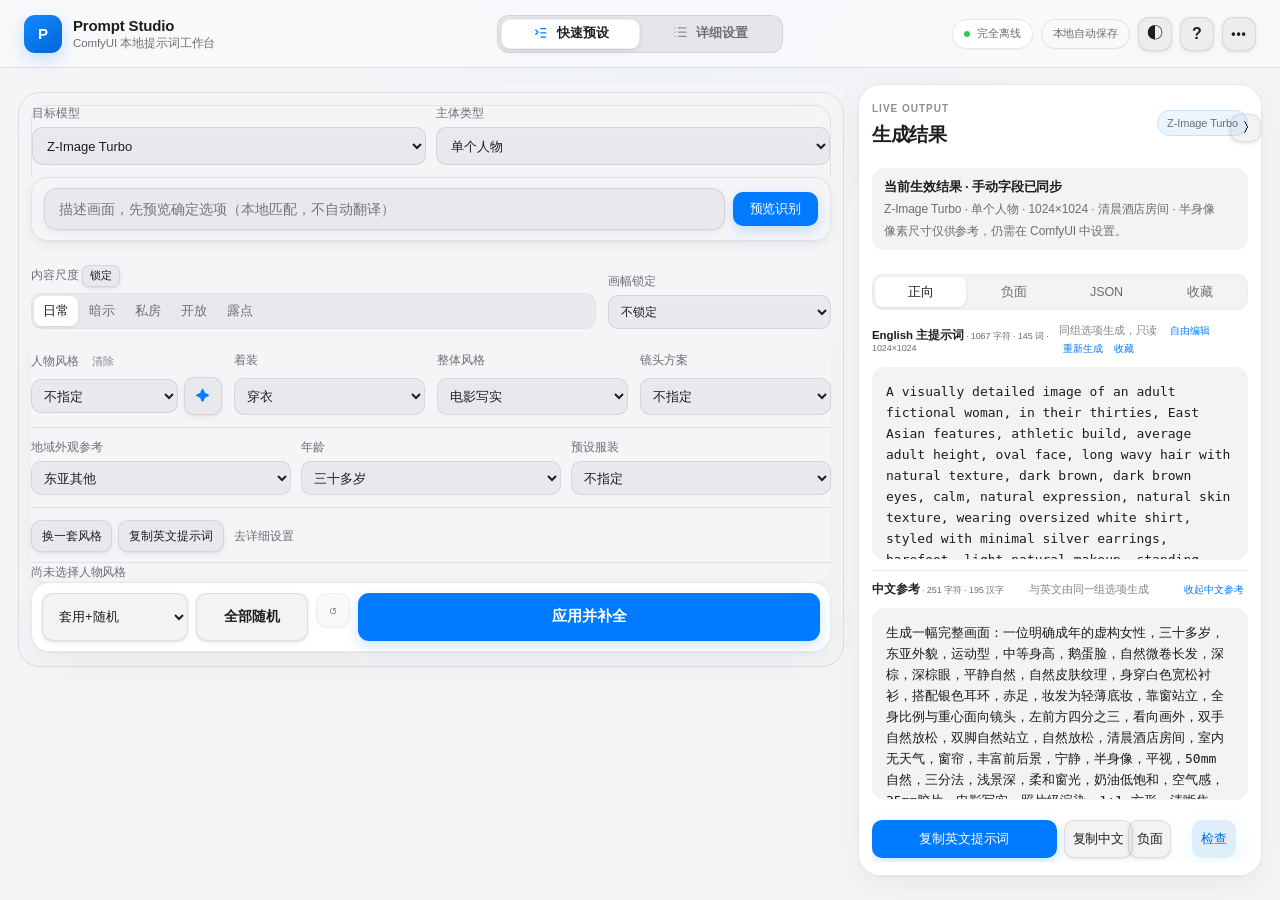
==== commit eed8cc82: "feat: streamline workspace navigation and reveal presets" ====
--- a/index.html
+++ b/index.html
@@ -6,7 +6,7 @@
   <meta name="color-scheme" content="light dark">
   <title>ComfyUI Prompt Studio</title>
   <link rel="stylesheet" href="./styles.css?v=20261112-ux-1">
-  <link rel="stylesheet" href="./styles.apple.css?v=20261113-2">
+  <link rel="stylesheet" href="./styles.apple.css?v=20261113-3">
   <link rel="icon" href="data:image/svg+xml,%3Csvg xmlns=%27http://www.w3.org/2000/svg%27 viewBox=%270 0 64 64%27%3E%3Crect width=%2764%27 height=%2764%27 rx=%2716%27 fill=%27%23007aff%27/%3E%3Cpath d=%27M22 16h13c9 0 15 5 15 13s-6 13-15 13h-5v8h-8V16zm8 8v10h5c4 0 7-2 7-5s-3-5-7-5h-5z%27 fill=%27white%27/%3E%3C/svg%3E">
 </head>
 <body class="light details-mode">
@@ -19,40 +19,36 @@
           <span>ComfyUI 本地提示词工作台</span>
         </div>
       </div>
+      <div class="workspace-mode-switch" id="workspaceModeSwitch" role="tablist" aria-label="工作区视图">
+        <span class="workspace-mode-thumb" aria-hidden="true"></span>
+        <button class="workspace-mode-option is-active" id="quickViewTab" type="button" role="tab" aria-selected="true">
+          <span class="workspace-mode-icon" aria-hidden="true">
+            <svg viewBox="0 0 24 24" width="17" height="17" fill="none" stroke="currentColor" stroke-width="1.8" stroke-linecap="round" stroke-linejoin="round"><path d="M4 7l3 3L4 13"/><path d="M11 5h7"/><path d="M11 11h7"/><path d="M11 17h7"/></svg>
+          </span>
+          <span>快速预设</span>
+        </button>
+        <button class="workspace-mode-option" id="detailViewTab" type="button" role="tab" aria-selected="false">
+          <span class="workspace-mode-icon" aria-hidden="true">
+            <svg viewBox="0 0 24 24" width="17" height="17" fill="none" stroke="currentColor" stroke-width="1.8" stroke-linecap="round" stroke-linejoin="round"><path d="M9 4h11"/><path d="M9 10h11"/><path d="M9 16h11"/><path d="M4 4h.01"/><path d="M4 10h.01"/><path d="M4 16h.01"/></svg>
+          </span>
+          <span>详细设置</span>
+        </button>
+      </div>
       <div class="topbar-actions">
         <span class="status-pill"><i></i>完全离线</span>
         <span class="status-pill muted" id="saveStatus" role="status">本地自动保存</span>
         <button class="icon-button" id="themeButton" type="button" title="切换主题" aria-label="切换浅色或深色主题">◐</button>
         <button class="icon-button" id="helpButton" type="button" title="使用说明" aria-label="打开使用说明">?</button>
+        <div class="topbar-more">
+          <button class="icon-button" id="topbarMoreButton" type="button" title="更多操作" aria-label="打开更多操作" aria-haspopup="menu" aria-expanded="false">•••</button>
+          <div class="topbar-menu" id="topbarMenu" role="menu" hidden>
+            <button class="topbar-menu-item danger" id="resetButton" type="button" role="menuitem">重置全部设置…</button>
+          </div>
+        </div>
       </div>
     </header>
 
     <main class="main-grid">
-      <aside class="side-rail" id="sideRail" aria-label="工作区导航">
-        <div class="side-rail-tabs" role="tablist" aria-label="工作区视图" aria-orientation="vertical">
-          <span class="workspace-tab-thumb" aria-hidden="true"></span>
-          <button class="rail-item is-active" id="quickViewTab" type="button" role="tab" aria-selected="true">
-            <span class="rail-icon" aria-hidden="true">
-              <svg viewBox="0 0 24 24" width="20" height="20" fill="none" stroke="currentColor" stroke-width="1.7" stroke-linecap="round" stroke-linejoin="round"><path d="M4 7l3 3L4 13"/><path d="M11 5h7"/><path d="M11 11h7"/><path d="M11 17h7"/></svg>
-            </span>
-            <span class="rail-label">快速预设</span>
-          </button>
-          <button class="rail-item" id="detailViewTab" type="button" role="tab" aria-selected="false">
-            <span class="rail-icon" aria-hidden="true">
-              <svg viewBox="0 0 24 24" width="20" height="20" fill="none" stroke="currentColor" stroke-width="1.7" stroke-linecap="round" stroke-linejoin="round"><path d="M9 4h11"/><path d="M9 10h11"/><path d="M9 16h11"/><path d="M4 4h.01"/><path d="M4 10h.01"/><path d="M4 16h.01"/></svg>
-            </span>
-            <span class="rail-label">详细设置</span>
-          </button>
-        </div>
-        <div class="side-rail-utils">
-          <button class="rail-item rail-util rail-reset" id="resetButton" type="button" title="恢复初始选项">
-            <span class="rail-icon" aria-hidden="true">
-              <svg viewBox="0 0 24 24" width="20" height="20" fill="none" stroke="currentColor" stroke-width="1.7" stroke-linecap="round" stroke-linejoin="round"><path d="M3 12a9 9 0 1 0 2.6-6.3"/><path d="M3 4v5h5"/></svg>
-            </span>
-            <span class="rail-label">重置全部</span>
-          </button>
-        </div>
-      </aside>
       <section class="workspace">
         <p id="modelSummary" class="sr-only" aria-hidden="true"></p>
         <div class="top-stack">
@@ -170,36 +166,45 @@
                 <strong>露点方案</strong>
                 <small id="revealQuickHint">场景与露出重点只做预览，点击“套用当前”后一次性生效。</small>
               </div>
-              <button class="text-button" id="randomRevealScenarioButton" type="button">随机露点方案</button>
-            </div>
-            <div class="quick-reveal-chips" id="quickRevealChips"></div>
+              <button class="button secondary small" id="randomRevealScenarioButton" type="button">换一套方案</button>
+            </div>
             <div class="reveal-quick-fields">
-              <label class="quick-look-field">
+              <div class="quick-look-field reveal-intensity-field">
                 <span>表现强度</span>
-                <select id="revealIntensityQuick" data-state></select>
-              </label>
-              <label class="quick-look-field">
+                <div class="reveal-intensity-segments" id="revealIntensitySegments" role="radiogroup" aria-label="表现强度"></div>
+                <select class="sr-only" id="revealIntensityQuick" data-state aria-hidden="true" tabindex="-1"></select>
+              </div>
+              <label class="quick-look-field reveal-target-field">
                 <span>露出重点</span>
                 <select id="revealTargetQuick" data-state></select>
               </label>
-              <label class="quick-look-field">
+              <label class="quick-look-field reveal-scenario-field">
                 <span>场景套餐</span>
                 <select id="revealScenarioQuick" data-state></select>
               </label>
-              <label class="quick-look-field">
+              <label class="quick-look-field reveal-pose-field">
                 <span>姿势预设</span>
                 <select id="revealPoseQuick" data-state></select>
               </label>
-              <label class="quick-look-field">
-                <span>成人道具</span>
-                <select id="adultPropQuick" data-state></select>
-              </label>
-            </div>
-            <div class="reveal-quick-actions">
-              <button class="button secondary small" id="rerollRevealPoseButton" type="button">换姿势</button>
-              <button class="button secondary small" id="rerollRevealCameraButton" type="button">换镜头</button>
-              <button class="button secondary small" id="rerollAdultPropButton" type="button">换道具</button>
-              <button class="button ghost small" id="clearAdultPropButton" type="button">清除道具</button>
+              <div class="quick-look-field reveal-prop-field">
+                <div class="reveal-field-head">
+                  <label for="adultPropQuick">成人道具</label>
+                  <button class="text-button" id="clearAdultPropButton" type="button">清除</button>
+                </div>
+                <select id="adultPropQuick" data-state aria-label="成人道具"></select>
+              </div>
+            </div>
+            <div class="reveal-current-summary">
+              <div class="reveal-current-copy">
+                <span>当前组合</span>
+                <strong id="revealCurrentTitle">跟随当前设置</strong>
+                <small id="revealCurrentDetails">选择场景后会在这里显示姿势、镜头与道具。</small>
+              </div>
+              <div class="reveal-quick-actions">
+                <button class="button secondary small" id="rerollRevealPoseButton" type="button">换姿势</button>
+                <button class="button secondary small" id="rerollRevealCameraButton" type="button">换镜头</button>
+                <button class="button secondary small" id="rerollAdultPropButton" type="button">换道具</button>
+              </div>
             </div>
             <div class="reveal-empty-state" id="revealEmptyState" role="status" hidden>
               <span id="revealEmptyText">当前筛选没有可用露点方案。</span>
@@ -1443,7 +1448,17 @@
     </div>
   </dialog>
 
+  <dialog class="help-dialog reset-dialog" id="resetDialog">
+    <span class="eyebrow">RESET SETTINGS</span>
+    <h2>重置全部设置？</h2>
+    <p class="dialog-note">当前选项会恢复为初始状态；收藏和最近生成记录不会删除。</p>
+    <div class="review-actions">
+      <button class="button secondary" id="resetCancelButton" type="button">取消</button>
+      <button class="button danger" id="resetConfirmButton" type="button">重置全部</button>
+    </div>
+  </dialog>
+
   <script src="./data/prompts.js?v=20261112-ux-1"></script>
-  <script src="./app.js?v=20261112-ux-1"></script>
+  <script src="./app.js?v=20261113-3"></script>
 </body>
 </html>
--- a/styles.apple.css
+++ b/styles.apple.css
@@ -1811,3 +1811,488 @@
     min-width: 0;
   }
 }
+
+/* APPLE-SHELL-5：顶部工作区切换 + 无图片露点方案 */
+.topbar {
+  display: grid !important;
+  grid-template-columns: minmax(230px, 1fr) auto minmax(230px, 1fr);
+  align-items: center;
+  gap: 18px;
+}
+
+.topbar .brand {
+  justify-self: start;
+}
+
+.workspace-mode-switch {
+  position: relative;
+  isolation: isolate;
+  display: grid;
+  grid-template-columns: repeat(2, minmax(0, 1fr));
+  justify-self: center;
+  width: 286px;
+  height: 38px;
+  padding: 3px;
+  border: 1px solid color-mix(in srgb, var(--apple-border) 78%, transparent);
+  border-radius: 12px;
+  background: var(--apple-fill-strong);
+}
+
+.workspace-mode-thumb {
+  position: absolute;
+  z-index: -1;
+  top: 3px;
+  left: 0;
+  height: 30px;
+  border: 1px solid color-mix(in srgb, var(--apple-border) 72%, transparent);
+  border-radius: 9px;
+  background: var(--apple-surface-solid);
+  box-shadow: 0 1px 3px rgba(0, 0, 0, 0.1), 0 3px 9px rgba(0, 0, 0, 0.04);
+  transition: width 180ms cubic-bezier(0.32, 0.72, 0, 1), transform 180ms cubic-bezier(0.32, 0.72, 0, 1);
+}
+
+.workspace-mode-option {
+  display: inline-flex;
+  min-width: 0;
+  align-items: center;
+  justify-content: center;
+  gap: 7px;
+  padding: 0 12px;
+  border: 0;
+  border-radius: 9px;
+  color: var(--apple-secondary);
+  background: transparent;
+  cursor: pointer;
+  font: inherit;
+  font-size: 12.5px;
+  font-weight: 600;
+  white-space: nowrap;
+  transition: color 150ms ease;
+}
+
+.workspace-mode-option:hover {
+  color: var(--apple-text);
+}
+
+.workspace-mode-option.is-active {
+  color: var(--apple-text);
+}
+
+.workspace-mode-option.is-active .workspace-mode-icon {
+  color: var(--apple-blue);
+}
+
+.workspace-mode-option:focus-visible {
+  outline: 2px solid var(--apple-blue);
+  outline-offset: 1px;
+}
+
+.workspace-mode-icon {
+  display: inline-flex;
+  flex: 0 0 auto;
+  color: var(--apple-tertiary);
+}
+
+.topbar-actions {
+  justify-self: end;
+}
+
+.topbar-more {
+  position: relative;
+}
+
+#topbarMoreButton {
+  padding: 0 8px;
+  font-size: 12px;
+  letter-spacing: 1px;
+}
+
+.topbar-menu {
+  position: absolute;
+  z-index: 140;
+  top: calc(100% + 8px);
+  right: 0;
+  width: 188px;
+  padding: 6px;
+  overflow: hidden;
+  border: 1px solid var(--apple-border);
+  border-radius: 13px;
+  background: color-mix(in srgb, var(--apple-surface-solid) 94%, transparent);
+  box-shadow: var(--apple-shadow-float);
+  backdrop-filter: saturate(160%) blur(20px);
+}
+
+.topbar-menu[hidden] {
+  display: none !important;
+}
+
+.topbar-menu-item {
+  width: 100%;
+  min-height: 36px;
+  padding: 0 10px;
+  border: 0;
+  border-radius: 8px;
+  color: var(--apple-text);
+  background: transparent;
+  cursor: pointer;
+  text-align: left;
+  font: inherit;
+  font-size: 12.5px;
+}
+
+.topbar-menu-item:hover {
+  background: var(--apple-fill);
+}
+
+.topbar-menu-item.danger {
+  color: var(--apple-red);
+}
+
+.main-grid,
+body.output-collapsed .main-grid {
+  grid-template-columns: minmax(0, 1fr) 430px !important;
+  grid-template-areas: none !important;
+  max-width: 1660px;
+}
+
+body.output-collapsed .main-grid {
+  grid-template-columns: minmax(0, 1fr) 58px !important;
+}
+
+.reveal-quick-panel {
+  gap: 12px;
+  max-height: none !important;
+  padding: 14px !important;
+  overflow: visible !important;
+  border: 1px solid var(--apple-border) !important;
+  border-left-width: 1px !important;
+  border-radius: var(--apple-radius-lg) !important;
+  background: var(--apple-surface-solid) !important;
+  box-shadow: var(--apple-shadow-card) !important;
+}
+
+.reveal-quick-heading {
+  padding-bottom: 10px;
+  border-bottom: 1px solid var(--apple-border);
+}
+
+.reveal-quick-heading > div {
+  min-width: 0;
+}
+
+.reveal-quick-heading strong {
+  color: var(--apple-text);
+  font-size: 14px;
+  font-weight: 650;
+}
+
+.reveal-quick-heading small {
+  overflow: hidden;
+  color: var(--apple-secondary);
+  text-overflow: ellipsis;
+  white-space: nowrap;
+}
+
+.reveal-quick-fields {
+  display: grid !important;
+  grid-template-columns: repeat(12, minmax(0, 1fr)) !important;
+  gap: 10px !important;
+}
+
+.reveal-intensity-field {
+  grid-column: span 7;
+}
+
+.reveal-target-field {
+  grid-column: span 5;
+}
+
+.reveal-scenario-field {
+  grid-column: span 6;
+}
+
+.reveal-pose-field,
+.reveal-prop-field {
+  grid-column: span 3;
+}
+
+.reveal-intensity-field,
+.reveal-prop-field {
+  display: grid;
+  min-width: 0;
+  gap: 6px;
+  color: var(--apple-secondary);
+  font-size: 11.5px;
+}
+
+.reveal-intensity-segments {
+  display: grid;
+  grid-template-columns: repeat(4, minmax(0, 1fr));
+  gap: 3px;
+  min-height: 38px;
+  padding: 3px;
+  border: 1px solid var(--apple-border);
+  border-radius: 11px;
+  background: var(--apple-fill);
+}
+
+.reveal-intensity-segments button {
+  min-width: 0;
+  padding: 0 8px;
+  overflow: hidden;
+  border: 0;
+  border-radius: 8px;
+  color: var(--apple-secondary);
+  background: transparent;
+  cursor: pointer;
+  font: inherit;
+  font-size: 11.5px;
+  font-weight: 550;
+  text-overflow: ellipsis;
+  white-space: nowrap;
+}
+
+.reveal-intensity-segments button:hover {
+  color: var(--apple-text);
+}
+
+.reveal-intensity-segments button.is-active {
+  color: var(--apple-blue);
+  background: var(--apple-surface-solid);
+  box-shadow: 0 1px 3px rgba(0, 0, 0, 0.1);
+}
+
+#revealIntensityQuick.sr-only {
+  position: absolute !important;
+  width: 1px !important;
+  height: 1px !important;
+  min-width: 1px !important;
+  min-height: 1px !important;
+  padding: 0 !important;
+  margin: -1px !important;
+  overflow: hidden !important;
+  border: 0 !important;
+  clip: rect(0 0 0 0) !important;
+  clip-path: inset(50%) !important;
+  white-space: nowrap !important;
+}
+
+.reveal-field-head {
+  display: flex;
+  min-width: 0;
+  align-items: center;
+  justify-content: space-between;
+  gap: 8px;
+}
+
+.reveal-field-head .text-button {
+  flex: 0 0 auto;
+  padding: 0;
+  color: var(--apple-secondary);
+  font-size: 11px;
+}
+
+.reveal-prop-field select {
+  width: 100%;
+  min-height: 38px;
+}
+
+.reveal-current-summary {
+  display: flex;
+  min-width: 0;
+  align-items: center;
+  gap: 14px;
+  padding: 10px 11px;
+  border: 1px solid var(--apple-border);
+  border-radius: 12px;
+  background: var(--apple-fill);
+}
+
+.reveal-current-copy {
+  display: grid;
+  flex: 1 1 auto;
+  min-width: 0;
+  gap: 2px;
+}
+
+.reveal-current-copy > span {
+  color: var(--apple-tertiary);
+  font-size: 10px;
+  font-weight: 650;
+  letter-spacing: 0.04em;
+}
+
+.reveal-current-copy strong {
+  overflow: hidden;
+  color: var(--apple-text);
+  font-size: 12.5px;
+  font-weight: 650;
+  text-overflow: ellipsis;
+  white-space: nowrap;
+}
+
+.reveal-current-copy small {
+  overflow: hidden;
+  color: var(--apple-secondary);
+  font-size: 11px;
+  text-overflow: ellipsis;
+  white-space: nowrap;
+}
+
+.reveal-current-summary .reveal-quick-actions {
+  flex: 0 0 auto;
+  margin: 0;
+}
+
+.reset-dialog {
+  width: min(430px, calc(100vw - 32px));
+}
+
+.button.danger {
+  color: #fff;
+  border-color: var(--apple-red) !important;
+  background: var(--apple-red) !important;
+}
+
+@media (max-width: 1320px) {
+  .main-grid,
+  body.output-collapsed .main-grid {
+    grid-template-columns: minmax(0, 1fr) 404px !important;
+  }
+
+  body.output-collapsed .main-grid {
+    grid-template-columns: minmax(0, 1fr) 58px !important;
+  }
+
+  .reveal-intensity-field,
+  .reveal-target-field {
+    grid-column: span 6;
+  }
+
+  .reveal-scenario-field {
+    grid-column: span 6;
+  }
+
+  .reveal-pose-field,
+  .reveal-prop-field {
+    grid-column: span 3;
+  }
+}
+
+@media (max-width: 1180px) {
+  .main-grid,
+  body.output-collapsed .main-grid {
+    grid-template-columns: minmax(0, 1fr) !important;
+    grid-template-areas: "workspace" "output" !important;
+  }
+
+  .workspace {
+    grid-area: workspace;
+  }
+
+  .output-panel,
+  body.output-collapsed .output-panel {
+    grid-area: output;
+  }
+}
+
+@media (max-width: 860px) {
+  :root {
+    --topbar-height: 108px;
+  }
+
+  .topbar {
+    grid-template-columns: minmax(0, 1fr) auto;
+    grid-template-rows: 60px 48px;
+    gap: 0 12px;
+    height: var(--topbar-height);
+    padding: 0 14px 8px;
+  }
+
+  .workspace-mode-switch {
+    grid-column: 1 / -1;
+    grid-row: 2;
+    width: min(100%, 560px);
+    height: 40px;
+  }
+
+  .workspace-mode-thumb {
+    height: 32px;
+  }
+
+  .topbar-actions {
+    grid-column: 2;
+    grid-row: 1;
+  }
+
+  .topbar .brand {
+    grid-column: 1;
+    grid-row: 1;
+  }
+
+  .reveal-current-summary {
+    align-items: stretch;
+    flex-direction: column;
+  }
+
+  .reveal-current-summary .reveal-quick-actions {
+    justify-content: flex-start;
+  }
+}
+
+@media (max-width: 620px) {
+  .topbar .status-pill,
+  .brand span {
+    display: none !important;
+  }
+
+  .workspace-mode-option {
+    font-size: 12px;
+  }
+
+  .reveal-quick-heading {
+    align-items: center;
+  }
+
+  .reveal-quick-heading small {
+    white-space: normal;
+  }
+
+  .reveal-intensity-field,
+  .reveal-target-field,
+  .reveal-scenario-field,
+  .reveal-pose-field,
+  .reveal-prop-field {
+    grid-column: 1 / -1;
+  }
+
+  .reveal-current-summary .reveal-quick-actions {
+    display: grid;
+    grid-template-columns: repeat(3, minmax(0, 1fr));
+    width: 100%;
+  }
+
+  .reveal-current-summary .reveal-quick-actions .button {
+    width: 100%;
+    min-width: 0;
+  }
+}
+
+@media (max-width: 420px) {
+  .topbar {
+    padding-inline: 10px;
+  }
+
+  .brand strong {
+    font-size: 14px;
+  }
+
+  .workspace-mode-switch {
+    width: 100%;
+  }
+
+  .reveal-intensity-segments button {
+    padding-inline: 4px;
+    font-size: 11px;
+  }
+}
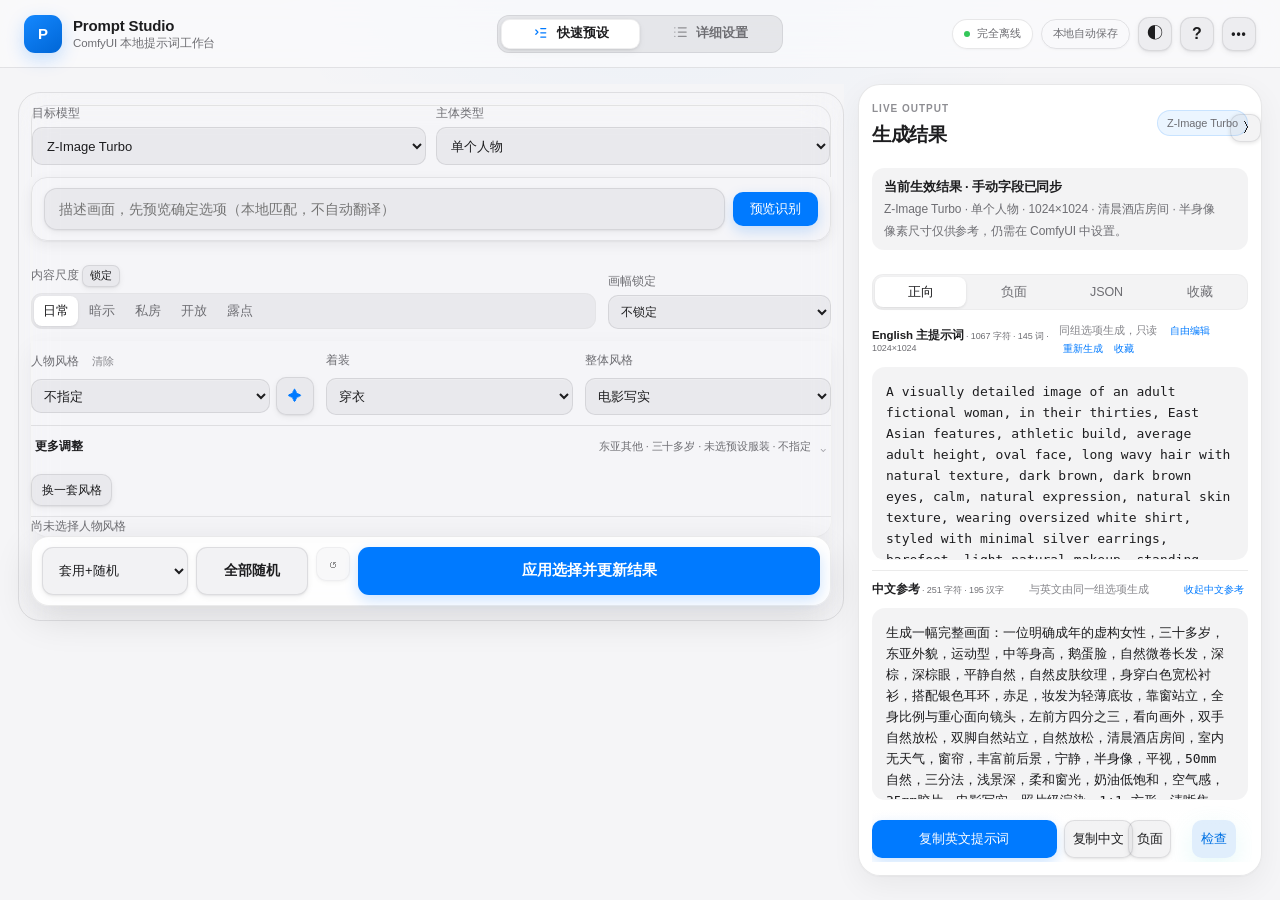
==== commit 2c8b2cda: "feat: simplify prompt workspace interactions" ====
--- a/index.html
+++ b/index.html
@@ -6,7 +6,7 @@
   <meta name="color-scheme" content="light dark">
   <title>ComfyUI Prompt Studio</title>
   <link rel="stylesheet" href="./styles.css?v=20261112-ux-1">
-  <link rel="stylesheet" href="./styles.apple.css?v=20261113-3">
+  <link rel="stylesheet" href="./styles.apple.css?v=20261113-4">
   <link rel="icon" href="data:image/svg+xml,%3Csvg xmlns=%27http://www.w3.org/2000/svg%27 viewBox=%270 0 64 64%27%3E%3Crect width=%2764%27 height=%2764%27 rx=%2716%27 fill=%27%23007aff%27/%3E%3Cpath d=%27M22 16h13c9 0 15 5 15 13s-6 13-15 13h-5v8h-8V16zm8 8v10h5c4 0 7-2 7-5s-3-5-7-5h-5z%27 fill=%27white%27/%3E%3C/svg%3E">
 </head>
 <body class="light details-mode">
@@ -112,13 +112,14 @@
                 <span>整体风格</span>
                 <select id="topVisualStyle"></select>
               </label>
-              <label class="quick-look-field">
-                <span>镜头方案</span>
-                <select id="cameraPlanQuick"></select>
-              </label>
-            </div>
-            <div class="quick-more" id="quickMore">
-              <div class="quick-look-fields quick-look-secondary">
+            </div>
+            <details class="quick-more-disclosure" id="quickMoreDetails">
+              <summary>
+                <span>更多调整</span>
+                <small id="quickMoreSummary">地域、年龄、服装与镜头</small>
+              </summary>
+              <div class="quick-more" id="quickMore">
+                <div class="quick-look-fields quick-look-secondary">
                 <label class="quick-look-field">
                   <span>地域外观参考</span>
                   <select id="topPerson">
@@ -148,23 +149,26 @@
                   <span>预设服装</span>
                   <select id="styleLook" data-state></select>
                 </label>
+                <label class="quick-look-field">
+                  <span>镜头方案</span>
+                  <select id="cameraPlanQuick"></select>
+                </label>
+                </div>
               </div>
-            </div>
+            </details>
             <div class="quick-look-actions">
               <div class="quick-look-actions-secondary">
                 <button class="button secondary small" id="randomButton" type="button" title="只重抽顶部的人物、风格、造型和镜头，其他字段不动">换一套风格</button>
-                <button class="button secondary small" id="quickCopyPrompt" type="button">复制英文提示词</button>
                 <button class="text-button danger" id="deleteStylePresetButton" type="button">删除</button>
-                <button class="text-button" id="quickGoDetail" type="button">去详细设置</button>
               </div>
             </div>
             <div class="quick-look-summary" id="quickLookSummary"></div>
           </section>
-          <section class="reveal-quick-panel" id="revealQuickPanel" aria-label="露点场景与露出重点" hidden>
+          <section class="reveal-quick-panel" id="revealQuickPanel" aria-label="露点场景与画面重点" hidden>
             <div class="reveal-quick-heading">
               <div>
                 <strong>露点方案</strong>
-                <small id="revealQuickHint">场景与露出重点只做预览，点击“套用当前”后一次性生效。</small>
+                <small id="revealQuickHint">先选强度、画面重点和场景；应用后一次性更新结果。</small>
               </div>
               <button class="button secondary small" id="randomRevealScenarioButton" type="button">换一套方案</button>
             </div>
@@ -175,35 +179,45 @@
                 <select class="sr-only" id="revealIntensityQuick" data-state aria-hidden="true" tabindex="-1"></select>
               </div>
               <label class="quick-look-field reveal-target-field">
-                <span>露出重点</span>
+                <span>画面重点</span>
                 <select id="revealTargetQuick" data-state></select>
               </label>
               <label class="quick-look-field reveal-scenario-field">
                 <span>场景套餐</span>
                 <select id="revealScenarioQuick" data-state></select>
               </label>
-              <label class="quick-look-field reveal-pose-field">
-                <span>姿势预设</span>
-                <select id="revealPoseQuick" data-state></select>
-              </label>
-              <div class="quick-look-field reveal-prop-field">
-                <div class="reveal-field-head">
-                  <label for="adultPropQuick">成人道具</label>
-                  <button class="text-button" id="clearAdultPropButton" type="button">清除</button>
+            </div>
+            <details class="reveal-advanced-details" id="revealAdvancedDetails">
+              <summary>
+                <span>调整姿势、镜头与道具</span>
+                <small id="revealAdvancedSummary">跟随当前方案</small>
+              </summary>
+              <div class="reveal-advanced-body">
+                <div class="reveal-quick-fields reveal-advanced-fields">
+                  <label class="quick-look-field reveal-pose-field">
+                    <span>姿势预设</span>
+                    <select id="revealPoseQuick" data-state></select>
+                  </label>
+                  <div class="quick-look-field reveal-prop-field">
+                    <div class="reveal-field-head">
+                      <label for="adultPropQuick">成人道具</label>
+                      <button class="text-button" id="clearAdultPropButton" type="button">清除</button>
+                    </div>
+                    <select id="adultPropQuick" data-state aria-label="成人道具"></select>
+                  </div>
                 </div>
-                <select id="adultPropQuick" data-state aria-label="成人道具"></select>
+                <div class="reveal-quick-actions">
+                  <button class="button secondary small" id="rerollRevealPoseButton" type="button">换姿势</button>
+                  <button class="button secondary small" id="rerollRevealCameraButton" type="button">换镜头</button>
+                  <button class="button secondary small" id="rerollAdultPropButton" type="button">换道具</button>
+                </div>
               </div>
-            </div>
+            </details>
             <div class="reveal-current-summary">
               <div class="reveal-current-copy">
                 <span>当前组合</span>
                 <strong id="revealCurrentTitle">跟随当前设置</strong>
                 <small id="revealCurrentDetails">选择场景后会在这里显示姿势、镜头与道具。</small>
-              </div>
-              <div class="reveal-quick-actions">
-                <button class="button secondary small" id="rerollRevealPoseButton" type="button">换姿势</button>
-                <button class="button secondary small" id="rerollRevealCameraButton" type="button">换镜头</button>
-                <button class="button secondary small" id="rerollAdultPropButton" type="button">换道具</button>
               </div>
             </div>
             <div class="reveal-empty-state" id="revealEmptyState" role="status" hidden>
@@ -231,7 +245,7 @@
             </label>
             <button class="button secondary" id="randomAllButton" type="button" title="随机所有字段：人物风格、造型、镜头、露点与其余细节全部重新随机">全部随机</button>
             <button class="icon-button" id="undoButton" type="button" disabled aria-label="撤销上一次套用或随机" title="撤销上一次套用或随机">↺</button>
-            <button class="button primary" id="applyQuickButton" type="button">套用当前</button>
+            <button class="button primary" id="applyQuickButton" type="button">应用选择并更新结果</button>
           </div>
           <div class="workspace-mode-row">
             <div class="detail-preset-bar" id="detailPresetBar">
@@ -274,7 +288,7 @@
                 <div class="wizard-categories" id="wizardCategories" role="tablist" aria-label="当前步骤分类"></div>
               </div>
             </div>
-            <div class="wizard-status-row">
+            <div class="wizard-status-row sr-only">
               <span class="wizard-nav-label">状态</span>
               <div class="wizard-check" id="wizardCheck" role="status" aria-live="polite"></div>
             </div>
@@ -1320,11 +1334,11 @@
 
         <div class="quick-apply-primary detail-apply-primary" id="detailApplyBar">
           <div class="detail-apply-state">
-            <strong id="detailApplyState">当前字段已实时同步</strong>
-            <small>重新生成会按当前设置覆盖自由编辑的结果文本</small>
+            <strong id="detailApplyState">设置已同步到结果</strong>
+            <small>如果手动编辑过结果，可按当前设置重新生成并覆盖</small>
           </div>
           <button class="button secondary" id="detailReviewChangesButton" type="button">查看修改</button>
-          <button class="button primary" id="applyDetailButton" type="button">更新提示词结果</button>
+          <button class="button primary" id="applyDetailButton" type="button">按当前设置重新生成</button>
         </div>
 
         <footer class="page-footer">
@@ -1458,7 +1472,7 @@
     </div>
   </dialog>
 
-  <script src="./data/prompts.js?v=20261112-ux-1"></script>
-  <script src="./app.js?v=20261113-3"></script>
+  <script src="./data/prompts.js?v=20261113-4"></script>
+  <script src="./app.js?v=20261113-4"></script>
 </body>
 </html>
--- a/styles.apple.css
+++ b/styles.apple.css
@@ -2278,6 +2278,18 @@
   }
 }
 
+@media (min-width: 1181px) {
+  body:not(.details-mode) #quickApplyBar {
+    position: sticky;
+    z-index: 12;
+    bottom: 12px;
+    border: 1px solid color-mix(in srgb, var(--apple-border) 82%, transparent) !important;
+    background: color-mix(in srgb, var(--apple-surface) 92%, transparent) !important;
+    box-shadow: var(--apple-shadow-float) !important;
+    backdrop-filter: saturate(160%) blur(20px);
+  }
+}
+
 @media (max-width: 420px) {
   .topbar {
     padding-inline: 10px;
@@ -2296,3 +2308,184 @@
     font-size: 11px;
   }
 }
+
+/* APPLE-HUMAN-6：快速模式渐进披露 + 详细模式层级收敛 */
+.quick-look-primary {
+  grid-template-columns: minmax(0, 1.15fr) repeat(2, minmax(0, 1fr));
+}
+
+.quick-more-disclosure,
+.reveal-advanced-details {
+  min-width: 0;
+  margin-top: 10px;
+  border-top: 1px solid var(--apple-border);
+}
+
+.quick-more-disclosure > summary,
+.reveal-advanced-details > summary {
+  display: flex;
+  min-width: 0;
+  min-height: 40px;
+  align-items: center;
+  gap: 8px;
+  padding: 0 4px;
+  color: var(--apple-text);
+  cursor: pointer;
+  list-style: none;
+  user-select: none;
+}
+
+.quick-more-disclosure > summary::-webkit-details-marker,
+.reveal-advanced-details > summary::-webkit-details-marker {
+  display: none;
+}
+
+.quick-more-disclosure > summary::after,
+.reveal-advanced-details > summary::after {
+  content: "⌄";
+  flex: 0 0 auto;
+  color: var(--apple-tertiary);
+  font-size: 15px;
+  transition: transform 160ms ease;
+}
+
+.quick-more-disclosure[open] > summary::after,
+.reveal-advanced-details[open] > summary::after {
+  transform: rotate(180deg);
+}
+
+.quick-more-disclosure > summary > span,
+.reveal-advanced-details > summary > span {
+  flex: 0 0 auto;
+  font-size: 12px;
+  font-weight: 650;
+}
+
+.quick-more-disclosure > summary > small,
+.reveal-advanced-details > summary > small {
+  min-width: 0;
+  flex: 1 1 auto;
+  overflow: hidden;
+  color: var(--apple-secondary);
+  font-size: 11px;
+  text-align: right;
+  text-overflow: ellipsis;
+  white-space: nowrap;
+}
+
+#quickMore {
+  margin-top: 0 !important;
+  padding-top: 8px !important;
+  border-top: 0 !important;
+}
+
+#quickMore .quick-look-secondary {
+  grid-template-columns: repeat(4, minmax(0, 1fr)) !important;
+}
+
+.quick-look-actions {
+  margin-top: 8px;
+  padding-top: 0 !important;
+  border-top: 0 !important;
+}
+
+#revealQuickPanel > .reveal-quick-fields .reveal-intensity-field {
+  grid-column: span 6;
+}
+
+#revealQuickPanel > .reveal-quick-fields .reveal-target-field,
+#revealQuickPanel > .reveal-quick-fields .reveal-scenario-field {
+  grid-column: span 3;
+}
+
+.reveal-advanced-body {
+  padding: 0 4px 4px;
+}
+
+.reveal-advanced-fields {
+  grid-template-columns: repeat(2, minmax(0, 1fr)) !important;
+}
+
+.reveal-advanced-fields .reveal-pose-field,
+.reveal-advanced-fields .reveal-prop-field {
+  grid-column: auto;
+}
+
+.reveal-advanced-body .reveal-quick-actions {
+  justify-content: flex-start;
+  margin-top: 8px;
+}
+
+.reveal-current-summary {
+  margin-top: 8px;
+}
+
+/* 修改状态由蓝点表达；恢复操作只在当前字段需要操作时出现。 */
+body.details-mode label.field.is-modified .ux-reset {
+  opacity: 0;
+  pointer-events: none;
+  transform: translateY(2px);
+}
+
+body.details-mode label.field.is-modified:hover .ux-reset,
+body.details-mode label.field.is-modified:focus-within .ux-reset {
+  opacity: 1;
+  pointer-events: auto;
+  transform: translateY(0);
+}
+
+body.details-mode .wizard-bar {
+  padding-block: 7px !important;
+}
+
+body.details-mode .wizard-nav-row {
+  min-height: 31px;
+}
+
+body.details-mode .wizard-category-row {
+  padding-top: 4px;
+  border-top: 1px solid color-mix(in srgb, var(--apple-border) 72%, transparent);
+}
+
+@container (max-width: 900px) {
+  #quickMore .quick-look-secondary {
+    grid-template-columns: repeat(2, minmax(0, 1fr)) !important;
+  }
+
+  #revealQuickPanel > .reveal-quick-fields .reveal-intensity-field,
+  #revealQuickPanel > .reveal-quick-fields .reveal-target-field,
+  #revealQuickPanel > .reveal-quick-fields .reveal-scenario-field {
+    grid-column: span 6;
+  }
+}
+
+@container (max-width: 560px) {
+  .quick-look-primary,
+  #quickMore .quick-look-secondary,
+  .reveal-advanced-fields {
+    grid-template-columns: 1fr !important;
+  }
+
+  #revealQuickPanel > .reveal-quick-fields .reveal-intensity-field,
+  #revealQuickPanel > .reveal-quick-fields .reveal-target-field,
+  #revealQuickPanel > .reveal-quick-fields .reveal-scenario-field {
+    grid-column: 1 / -1;
+  }
+}
+
+@media (max-width: 620px) {
+  .quick-more-disclosure > summary,
+  .reveal-advanced-details > summary {
+    align-items: flex-start;
+    flex-wrap: wrap;
+    padding-block: 9px;
+  }
+
+  .quick-more-disclosure > summary > small,
+  .reveal-advanced-details > summary > small {
+    flex-basis: calc(100% - 28px);
+    order: 3;
+    text-align: left;
+    white-space: normal;
+  }
+}
